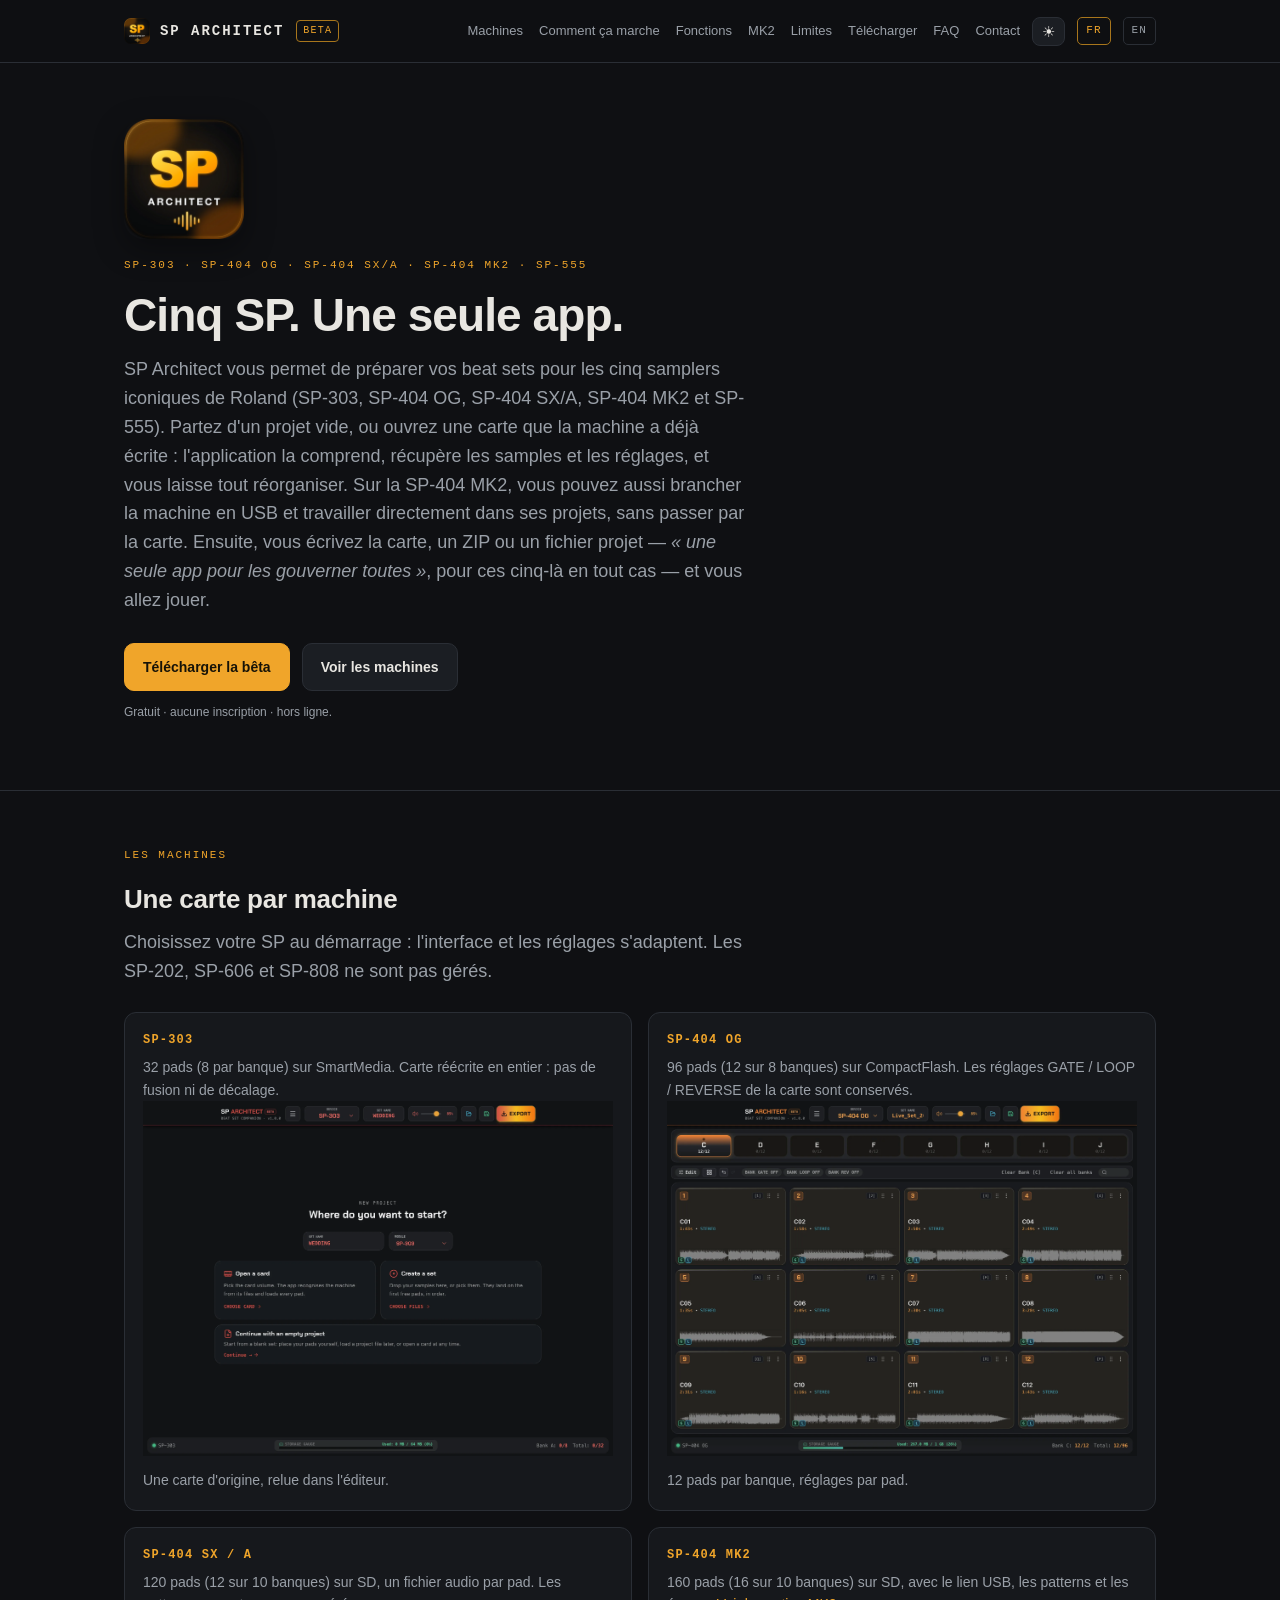
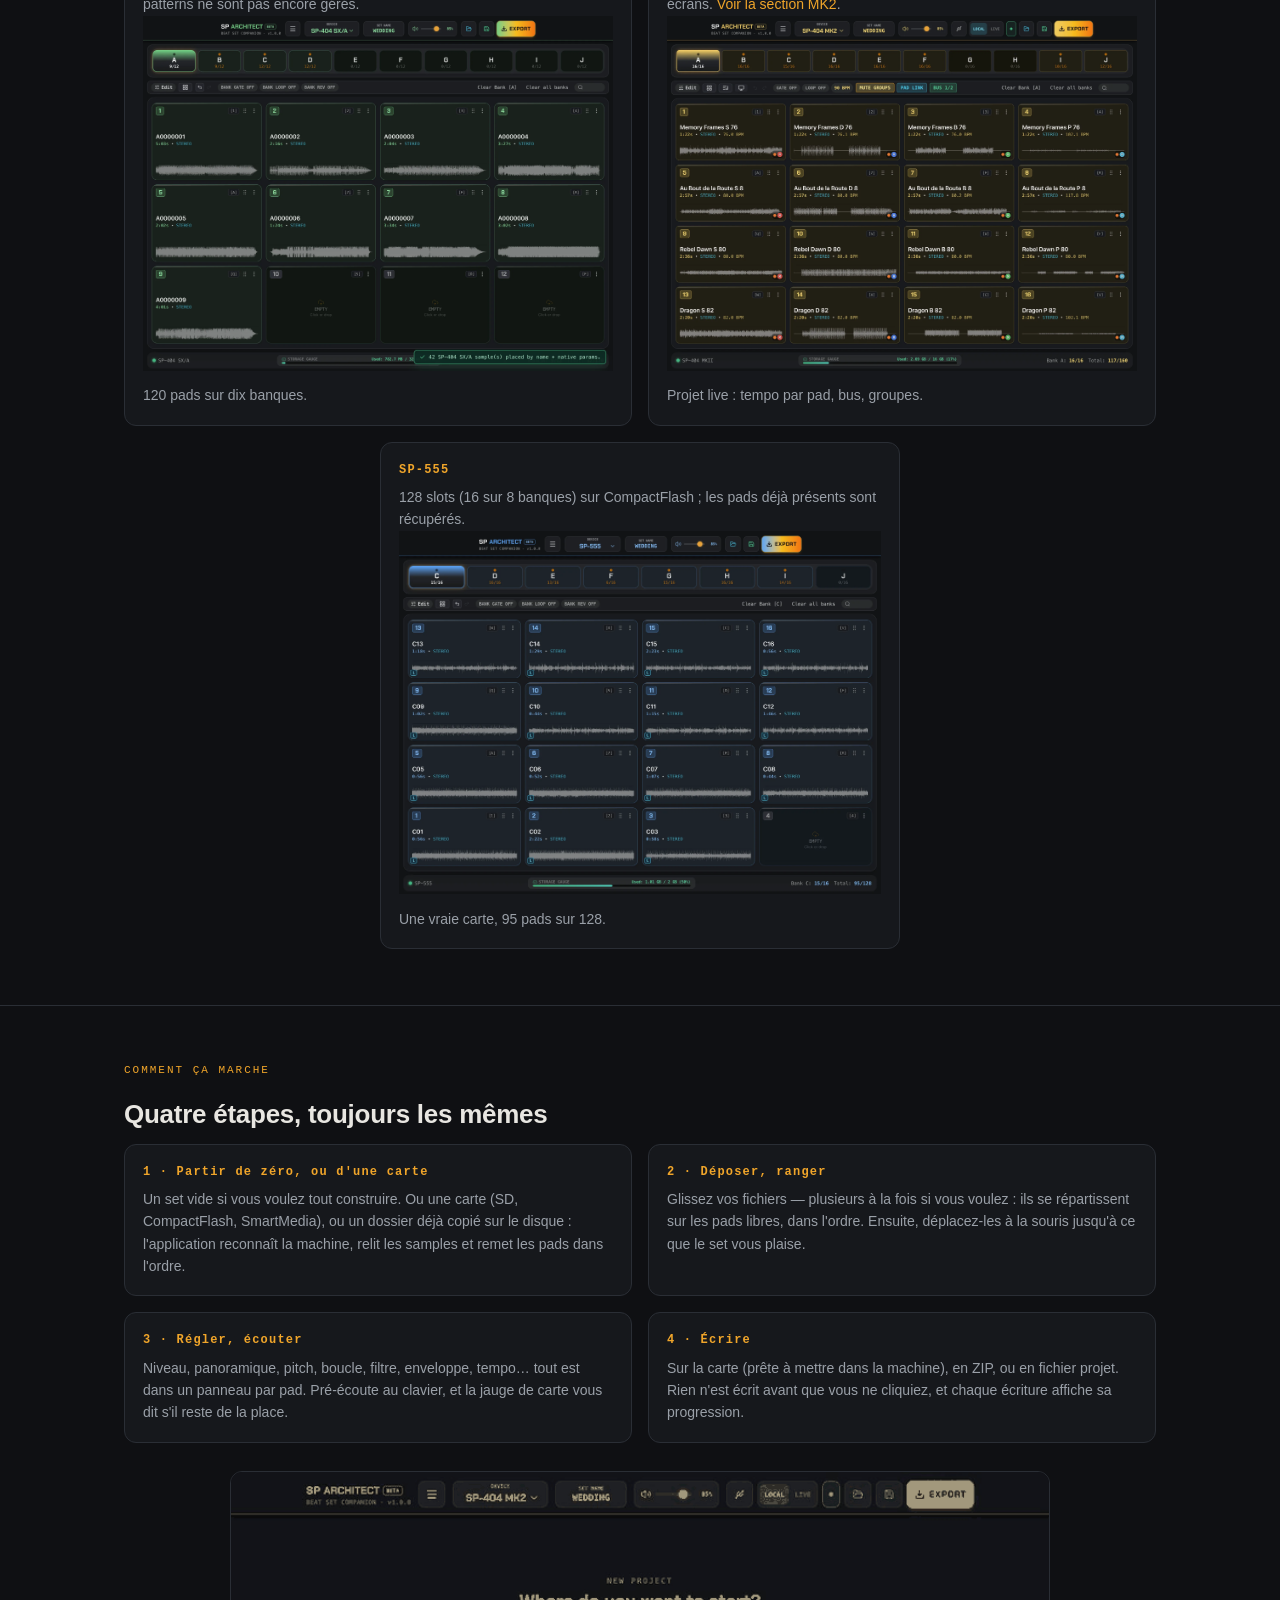
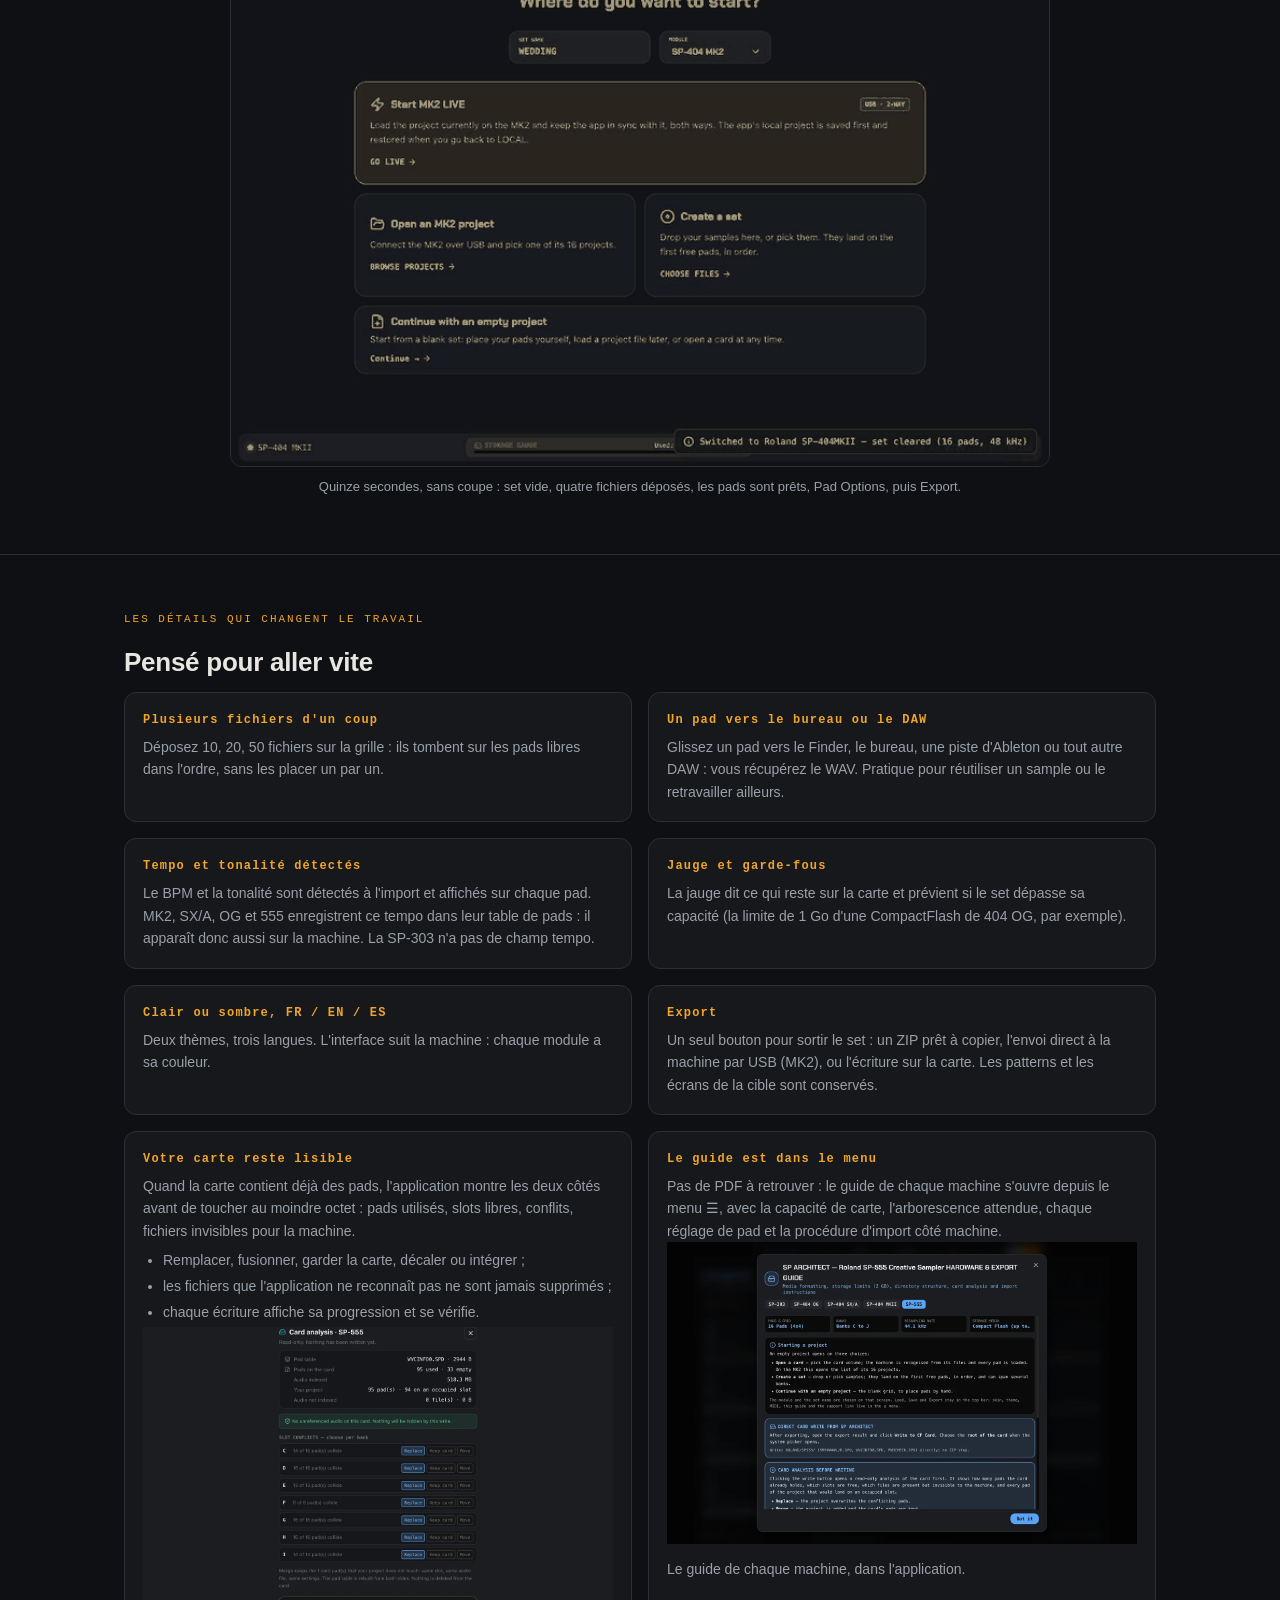
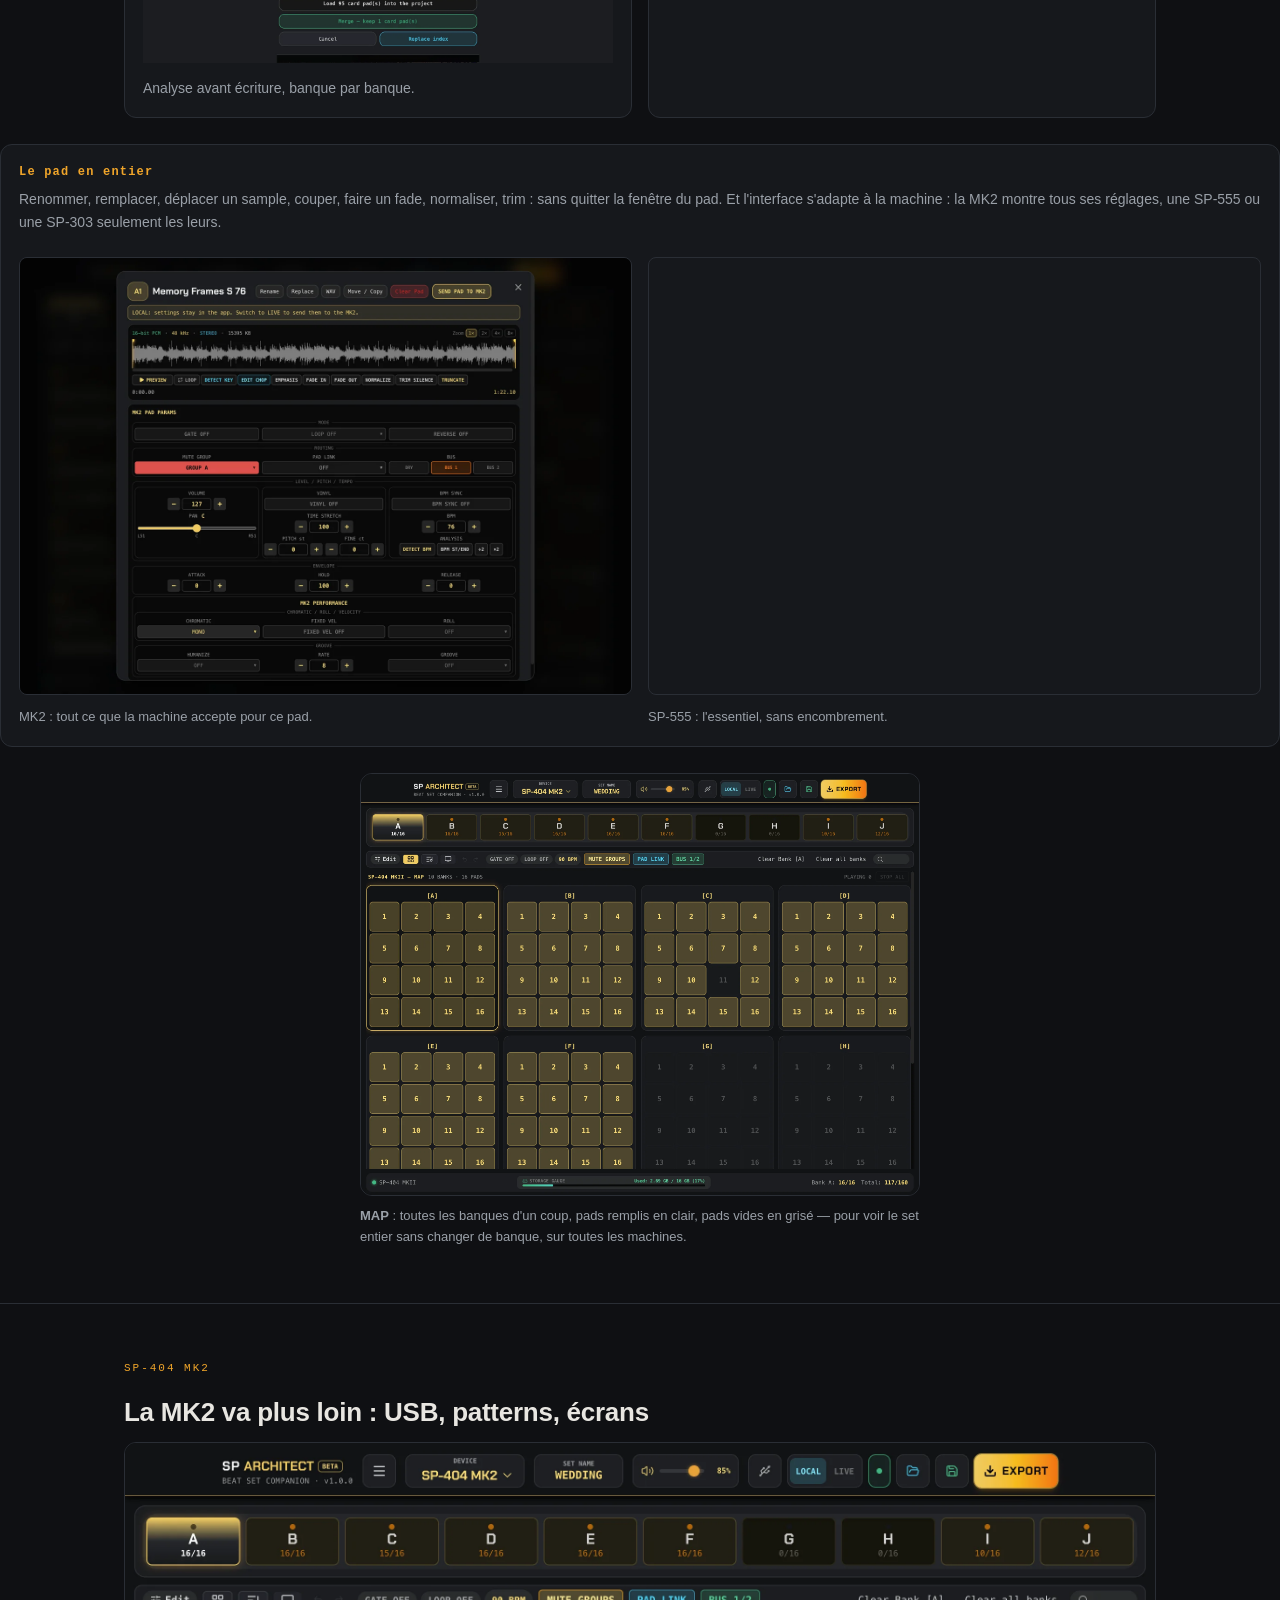
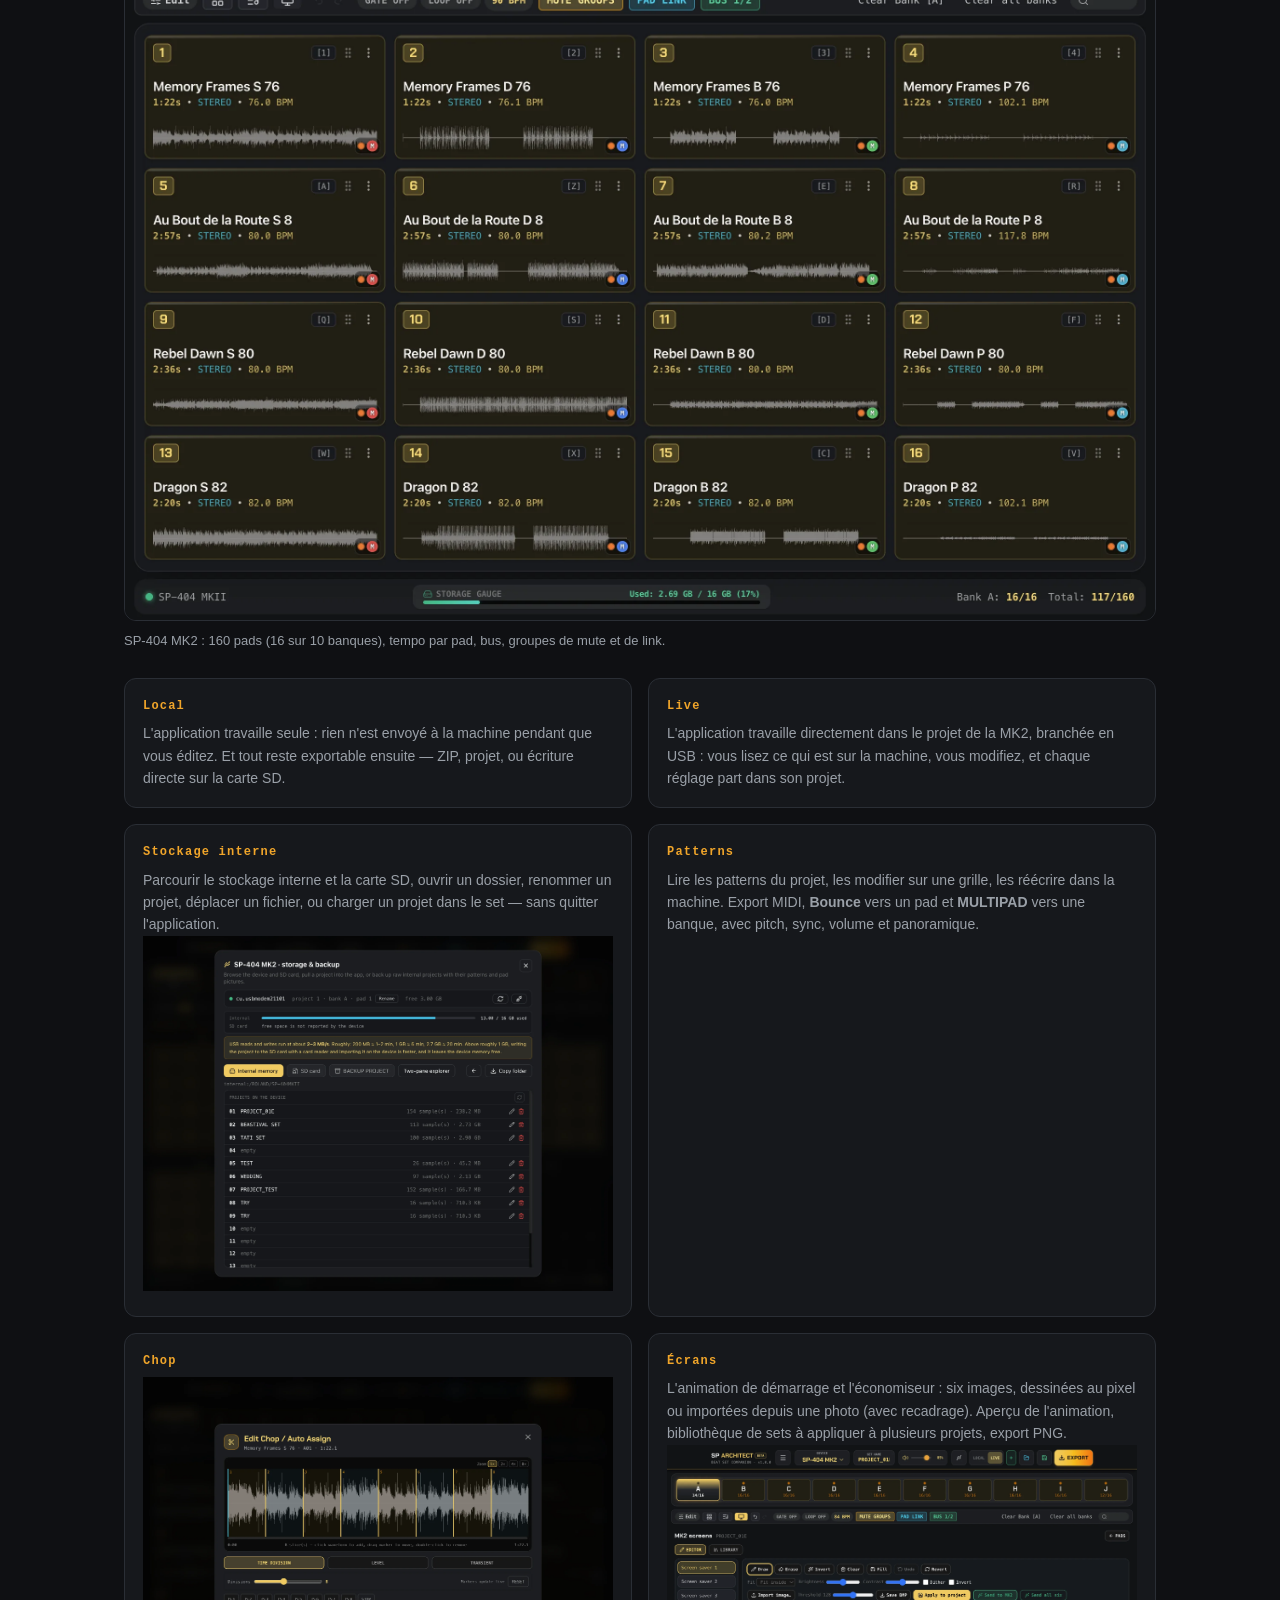
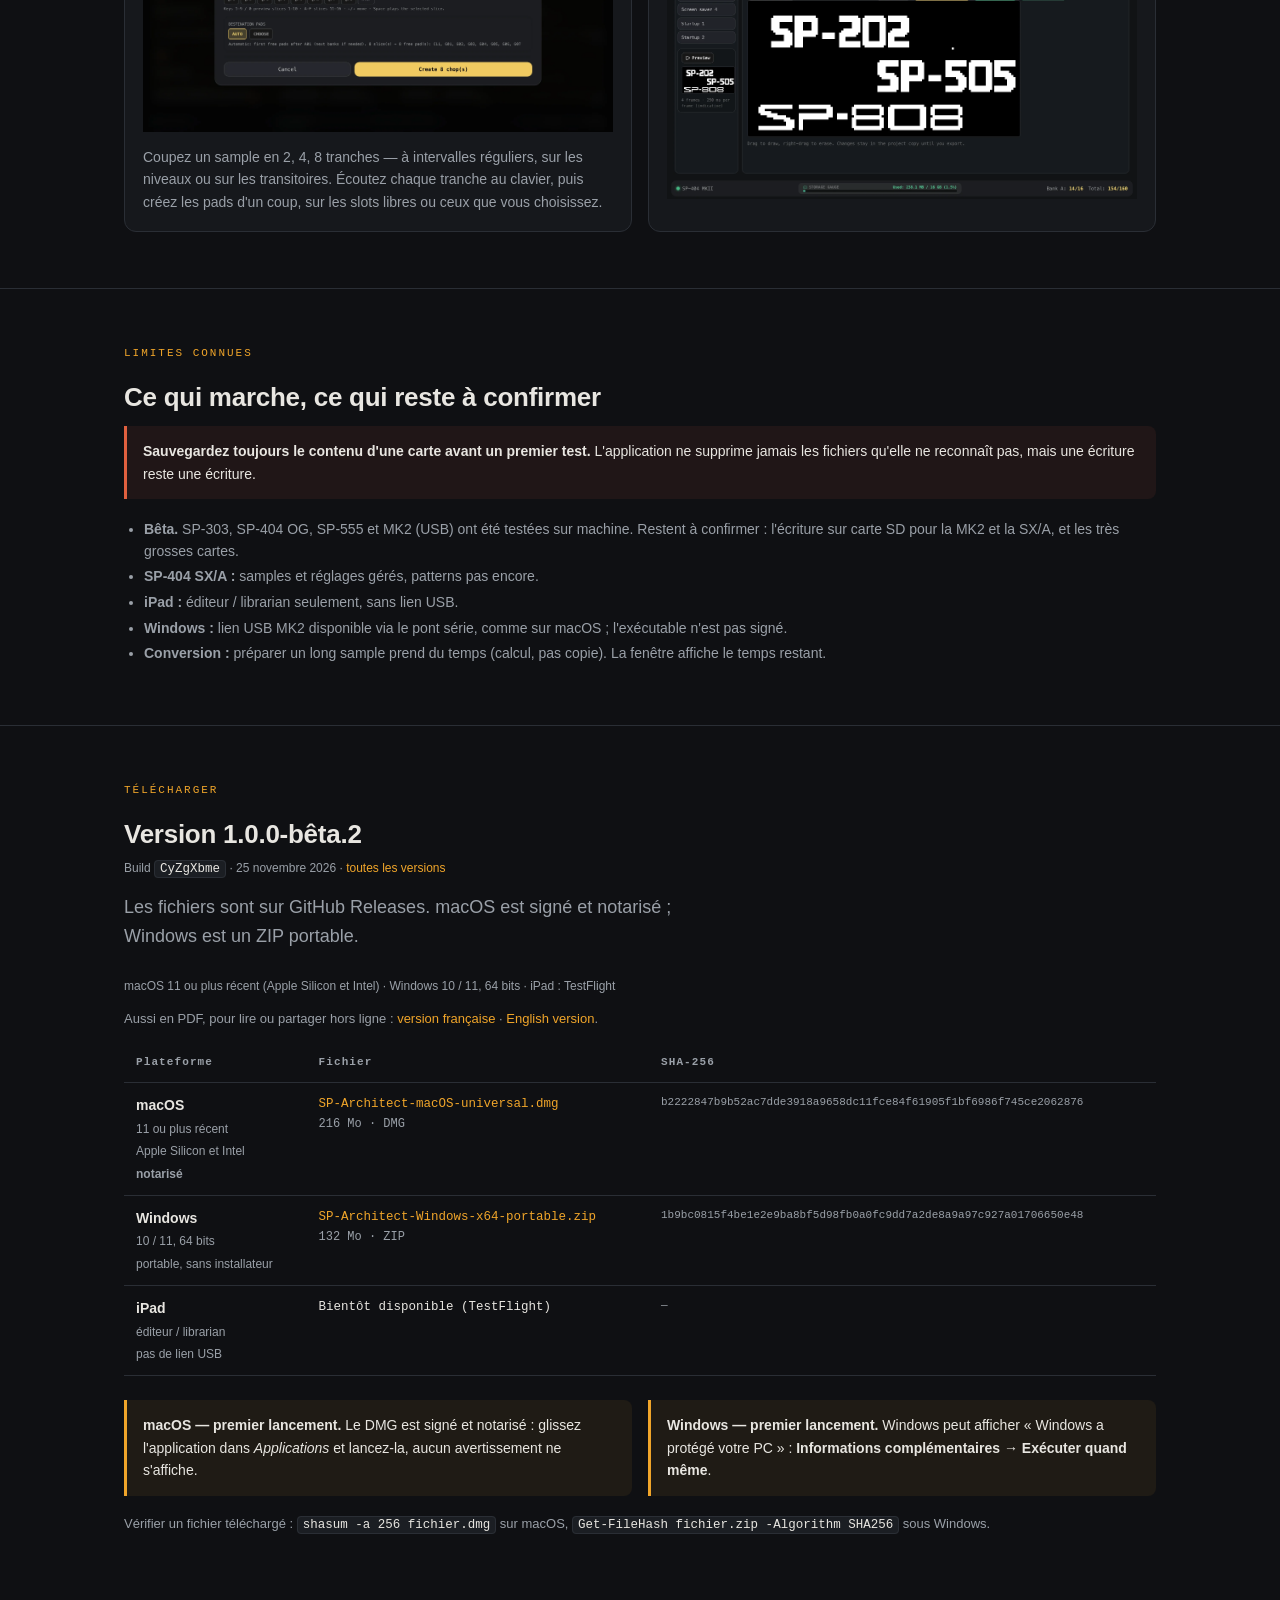
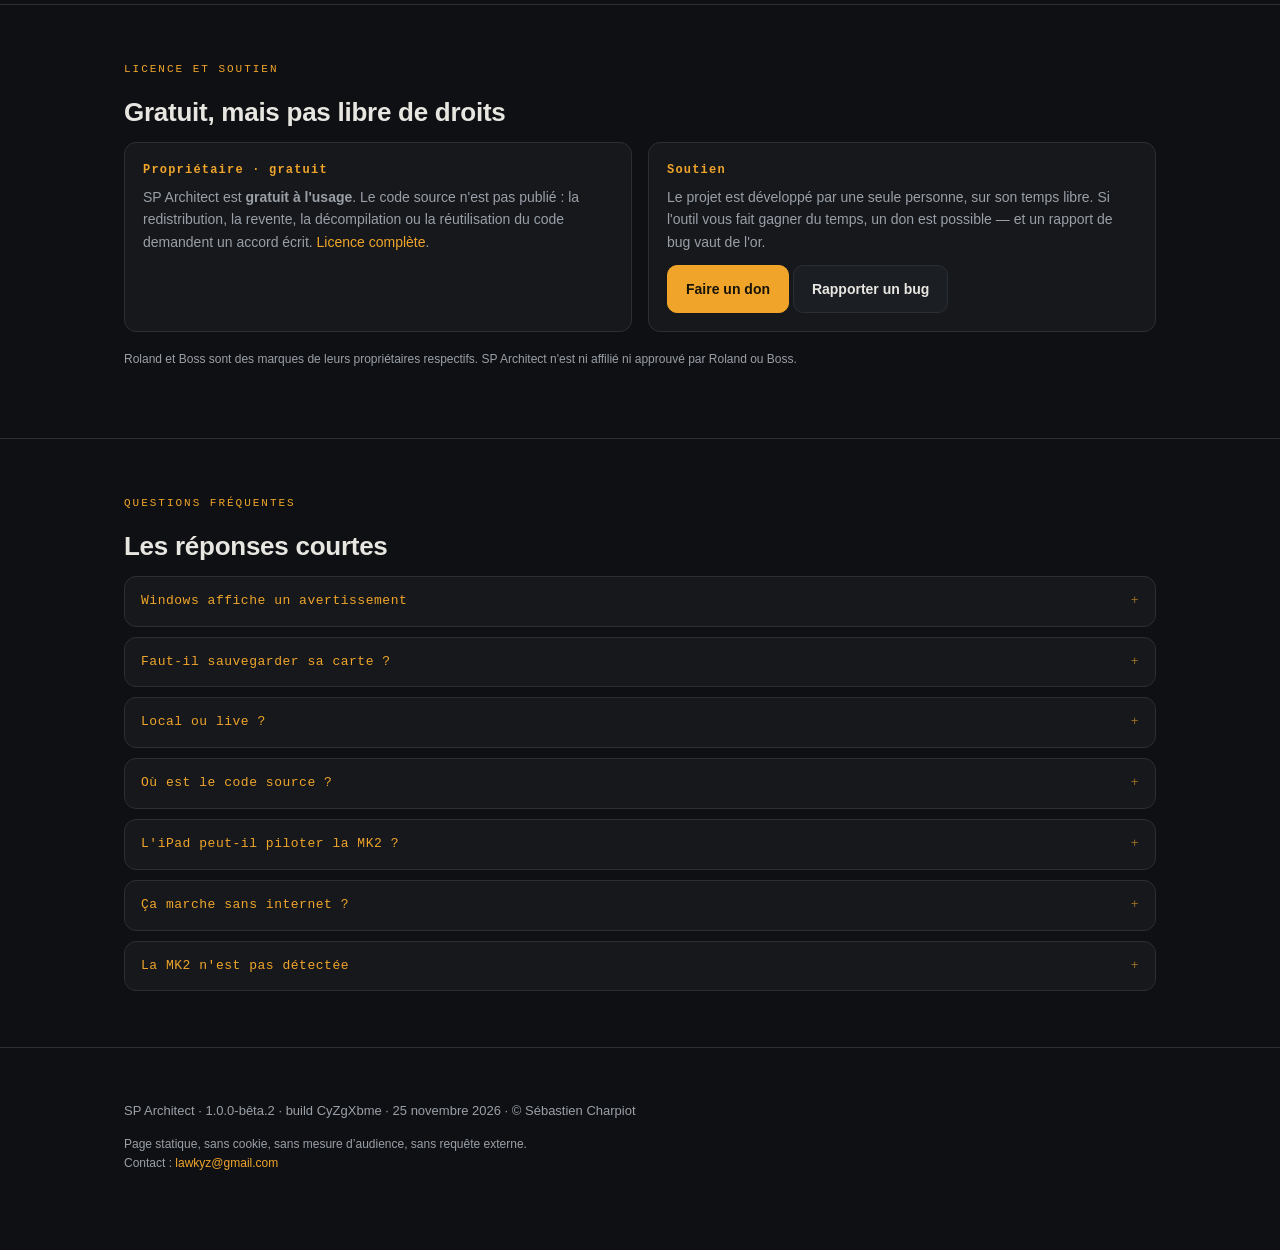
==== index.html @ 64b6776d "SP Architect — releases, docs and credits (no source)" ====
<!DOCTYPE html>
<html lang="fr">
<head>
<meta charset="utf-8">
<meta name="viewport" content="width=device-width, initial-scale=1">
<title>SP Architect — préparez vos beat sets pour SP-303, SP-404 OG, SX/A, MK2 et SP-555</title>
<link rel="alternate" hreflang="en" href="en.html">
<meta name="description" content="SP Architect prépare vos beat sets sur Mac et PC pour les cinq samplers Roland SP gérés (SP-303, SP-404 OG, SP-404 SX/A, SP-404 MK2, SP-555) : projet vide ou carte importée, import en lot, chop, BPM et tonalité, patterns et écrans MK2, export carte / ZIP / projet.">
<link rel="icon" type="image/png" sizes="32x32" href="img/favicon-32.webp">
<link rel="apple-touch-icon" href="img/apple-touch-icon.webp">
<meta property="og:type" content="website">
<meta property="og:site_name" content="SP Architect">
<meta property="og:locale" content="en_US">
<meta property="og:title" content="SP Architect — beat sets for the iconic SP samplers">
<meta property="og:description" content="SP Architect lets you prepare your beat sets for the five iconic Roland samplers (SP-303, SP-404 OG, SP-404 SX/A, SP-404 MK2 and SP-555). Start from a blank project, or open a card the machine already wrote: the app understands it, recovers the samples and settings, and lets you rearrange everything. On the SP-404 MK2 you can also plug the machine in over USB and work directly inside its projects, then write the card, a ZIP or a project file.">
<meta property="og:url" content="https://sound-sculpture.github.io/SP-Architect-releases/">
<meta property="og:image" content="https://sound-sculpture.github.io/SP-Architect-releases/img/og-en.webp">
<meta property="og:image:width" content="1200">
<meta property="og:image:height" content="630">
<meta name="twitter:card" content="summary_large_image">
<meta name="twitter:image" content="https://sound-sculpture.github.io/SP-Architect-releases/img/og-en.webp">
<link rel="stylesheet" href="style.css?v=6">
<script>try{var t=localStorage.getItem('spa-site-theme');if(t==='light'||t==='dark')document.documentElement.setAttribute('data-theme',t);}catch(e){}</script>
</head>
<body>

<header class="top">
  <div class="wrap">
    <span class="brand"><img class="brand-logo" src="img/logo-round.webp" alt="SP Architect" loading="lazy" decoding="async" width="1024" height="1024">SP ARCHITECT</span>
    <span class="badge">BETA</span>
    <span class="spacer"></span>
    <button class="nav-toggle" aria-expanded="false" aria-controls="top-nav" aria-label="Menu">☰</button>
    <nav class="top-links" id="top-nav">
      <a href="#machines">Machines</a>
      <a href="#flux">Comment ça marche</a>
      <a href="#plus">Fonctions</a>
      <a href="#mk2">MK2</a>
      <a href="#limites">Limites</a>
      <a href="#telecharger">Télécharger</a>
      <a href="#faq">FAQ</a>
      <a href="mailto:lawkyz@gmail.com">Contact</a>
    </nav>
    <button class="theme-toggle" type="button" aria-label="Thème">☀</button>
    <span class="lang on">FR</span>
    <a class="lang" href="en.html" hreflang="en" title="English version">EN</a>
  </div>
</header>

<section class="hero">
  <div class="wrap">
    <img class="logo" src="img/logo-round.webp" alt="Logo SP Architect" loading="lazy" decoding="async" width="1024" height="1024">
    <p class="kicker">SP-303 · SP-404 OG · SP-404 SX/A · SP-404 MK2 · SP-555</p>
    <h1>Cinq SP. Une seule app.</h1>
    <p class="lead">
      SP Architect vous permet de préparer vos beat sets pour les cinq samplers iconiques de Roland
      (SP-303, SP-404 OG, SP-404 SX/A, SP-404 MK2 et SP-555). Partez d'un projet vide, ou ouvrez
      une carte que la machine a déjà écrite : l'application la comprend, récupère les samples et
      les réglages, et vous laisse tout réorganiser. Sur la SP-404 MK2, vous pouvez aussi brancher
      la machine en USB et travailler directement dans ses projets, sans passer par la carte.
      Ensuite, vous écrivez la carte, un ZIP ou un
      fichier projet — <em>« une seule app pour les gouverner toutes »</em>, pour ces cinq-là en tout cas — et
      vous allez jouer.
    </p>
    <div class="cta">
      <a class="btn primary" href="#telecharger">Télécharger la bêta</a>
      <a class="btn" href="#machines">Voir les machines</a>
    </div>
    <p class="tiny">Gratuit · aucune inscription · hors ligne.</p>
  </section>

<section id="machines">
  <div class="wrap">
    <p class="kicker">LES MACHINES</p>
    <h2>Une carte par machine</h2>
    <p class="lead">Choisissez votre SP au démarrage : l'interface et les réglages s'adaptent. Les SP-202, SP-606 et SP-808 ne sont pas gérés.</p>
    <div class="grid g2">
      <div class="card">
        <h3>SP-303</h3>
        <p>32 pads (8 par banque) sur SmartMedia. Carte réécrite en entier : pas de fusion ni de décalage.</p>
        <a href="img/sp303-set.webp" target="_blank" rel="noopener"><img data-light="img/sp303-set.webp" data-dark="img/sp303-set-dark.webp" src="img/sp303-set.webp" alt="SP-303"></a>
        <p class="tiny">Une carte d'origine, relue dans l'éditeur.</p>
      </div>
      <div class="card">
        <h3>SP-404 OG</h3>
        <p>96 pads (12 sur 8 banques) sur CompactFlash. Les réglages GATE / LOOP / REVERSE de la carte sont conservés.</p>
        <a href="img/og-set.webp" target="_blank" rel="noopener"><img data-light="img/og-set.webp" data-dark="img/og-set-dark.webp" src="img/og-set.webp" alt="SP-404 OG"></a>
        <p class="tiny">12 pads par banque, réglages par pad.</p>
      </div>
      <div class="card">
        <h3>SP-404 SX / A</h3>
        <p>120 pads (12 sur 10 banques) sur SD, un fichier audio par pad. Les patterns ne sont pas encore gérés.</p>
        <a href="img/sxa-set.webp" target="_blank" rel="noopener"><img data-light="img/sxa-set.webp" data-dark="img/sxa-set-dark.webp" src="img/sxa-set.webp" alt="SP-404 SX / A"></a>
        <p class="tiny">120 pads sur dix banques.</p>
      </div>
      <div class="card">
        <h3>SP-404 MK2</h3>
        <p>160 pads (16 sur 10 banques) sur SD, avec le lien USB, les patterns et les écrans. <a href="#mk2">Voir la section MK2</a>.</p>
        <a href="img/mk2-set.webp" target="_blank" rel="noopener"><img data-light="img/mk2-set.webp" data-dark="img/mk2-set-dark.webp" src="img/mk2-set.webp" alt="SP-404 MK2"></a>
        <p class="tiny">Projet live : tempo par pad, bus, groupes.</p>
      </div>
      <div class="card center-last">
        <h3>SP-555</h3>
        <p>128 slots (16 sur 8 banques) sur CompactFlash ; les pads déjà présents sont récupérés.</p>
        <a href="img/sp555-set.webp" target="_blank" rel="noopener"><img data-light="img/sp555-set.webp" data-dark="img/sp555-set-dark.webp" src="img/sp555-set.webp" alt="SP-555"></a>
        <p class="tiny">Une vraie carte, 95 pads sur 128.</p>
      </div>
    </div>
  </div>
</section>

<section id="flux">
  <div class="wrap">
    <p class="kicker">COMMENT ÇA MARCHE</p>
    <h2>Quatre étapes, toujours les mêmes</h2>

    <div class="grid g2">
      <div class="card">
        <h3>1 · Partir de zéro, ou d'une carte</h3>
        <p>Un set vide si vous voulez tout construire. Ou une carte (SD, CompactFlash, SmartMedia),
        ou un dossier déjà copié sur le disque : l'application reconnaît la machine, relit les
        samples et remet les pads dans l'ordre.</p>
      </div>
      <div class="card">
        <h3>2 · Déposer, ranger</h3>
        <p>Glissez vos fichiers — plusieurs à la fois si vous voulez : ils se répartissent sur les
        pads libres, dans l'ordre. Ensuite, déplacez-les à la souris jusqu'à ce que le set vous
        plaise.</p>
      </div>
      <div class="card">
        <h3>3 · Régler, écouter</h3>
        <p>Niveau, panoramique, pitch, boucle, filtre, enveloppe, tempo… tout est dans un panneau par
        pad. Pré-écoute au clavier, et la jauge de carte vous dit s'il reste de la place.</p>
      </div>
      <div class="card">
        <h3>4 · Écrire</h3>
        <p>Sur la carte (prête à mettre dans la machine), en ZIP, ou en fichier projet. Rien n'est
        écrit avant que vous ne cliquiez, et chaque écriture affiche sa progression.</p>
      </div>
    </div>

    <figure class="demo" style="margin-top:28px">
      <a href="img/demo.gif" target="_blank" rel="noopener"><img src="img/demo.gif" alt="Démonstration : set vide, quatre fichiers déposés, pads prêts" loading="lazy" decoding="async" width="820" height="596"></a>
      <figcaption>Quinze secondes, sans coupe : set vide, quatre fichiers déposés, les pads sont prêts, Pad Options, puis Export.</figcaption>
    </figure>
  </div>
</section>

<section id="plus">
  <div class="wrap">
    <p class="kicker">LES DÉTAILS QUI CHANGENT LE TRAVAIL</p>
    <h2>Pensé pour aller vite</h2>

    <div class="grid g2">
      <div class="card">
        <h3>Plusieurs fichiers d'un coup</h3>
        <p>Déposez 10, 20, 50 fichiers sur la grille : ils tombent sur les pads libres dans l'ordre,
        sans les placer un par un.</p>
      </div>
      <div class="card">
        <h3>Un pad vers le bureau ou le DAW</h3>
        <p>Glissez un pad vers le Finder, le bureau, une piste d'Ableton ou tout autre DAW : vous
        récupérez le WAV. Pratique pour réutiliser un sample ou le retravailler ailleurs.</p>
      </div>
      <div class="card">
        <h3>Tempo et tonalité détectés</h3>
        <p>Le BPM et la tonalité sont détectés à l'import et affichés sur chaque pad. MK2, SX/A, OG et 555 enregistrent ce tempo dans leur table de pads : il apparaît donc aussi sur la machine. La SP-303 n'a pas de champ tempo.</p>
      </div>
      <div class="card">
        <h3>Jauge et garde-fous</h3>
        <p>La jauge dit ce qui reste sur la carte et prévient si le set dépasse sa capacité (la
        limite de 1 Go d'une CompactFlash de 404 OG, par exemple).</p>
      </div>
      <div class="card">
        <h3>Clair ou sombre, FR / EN / ES</h3>
        <p>Deux thèmes, trois langues. L'interface suit la machine : chaque module a sa couleur.</p>
      </div>
<div class="card">
        <h3>Export</h3>
        <p>Un seul bouton pour sortir le set : un ZIP prêt à copier, l'envoi direct à la machine par
        USB (MK2), ou l'écriture sur la carte. Les patterns et les écrans de la cible sont conservés.</p>
      </div>
          <div class="card" id="analyse">
        <h3>Votre carte reste lisible</h3>
        <p>Quand la carte contient déjà des pads, l'application montre les deux côtés avant de toucher au moindre octet : pads utilisés, slots libres, conflits, fichiers invisibles pour la machine.</p>
        <ul class="clean">
          <li>Remplacer, fusionner, garder la carte, décaler ou intégrer ;</li>
          <li>les fichiers que l'application ne reconnaît pas ne sont jamais supprimés ;</li>
          <li>chaque écriture affiche sa progression et se vérifie.</li>
        </ul>
        <a href="img/05-analyse-carte.webp" target="_blank" rel="noopener"><img data-light="img/05-analyse-carte.webp" data-dark="img/05-analyse-carte-dark.webp" src="img/05-analyse-carte.webp" alt="Analyse d'une carte avant écriture"></a>
        <p class="tiny">Analyse avant écriture, banque par banque.</p>
      </div>
      <div class="card">
        <h3>Le guide est dans le menu</h3>
        <p>Pas de PDF à retrouver : le guide de chaque machine s'ouvre depuis le menu ☰, avec la capacité de carte, l'arborescence attendue, chaque réglage de pad et la procédure d'import côté machine.</p>
        <a href="img/06-guide.webp" target="_blank" rel="noopener"><img data-light="img/06-guide.webp" data-dark="img/06-guide-dark.webp" src="img/06-guide.webp" alt="Guide matériel intégré à l'application"></a>
        <p class="tiny">Le guide de chaque machine, dans l'application.</p>
      </div>
</div>
    </div>
    <div class="card feature" style="margin-top:26px">
      <h3>Le pad en entier</h3>
      <p>Renommer, remplacer, déplacer un sample, couper, faire un fade, normaliser, trim : sans
      quitter la fenêtre du pad. Et l'interface s'adapte à la machine : la MK2 montre tous ses
      réglages, une SP-555 ou une SP-303 seulement les leurs.</p>
      <div class="grid g2" style="margin-top:14px">
        <figure><a href="img/pad-options.webp" target="_blank" rel="noopener"><img data-light="img/pad-options.webp" data-dark="img/pad-options-dark.webp" src="img/pad-options.webp" alt="Pad Options MK2" loading="lazy" decoding="async" width="1620" height="1590"></a><figcaption>MK2 : tout ce que la machine accepte pour ce pad.</figcaption></figure>
        <figure><a href="img/pad-options-555.webp" target="_blank" rel="noopener"><img data-light="img/pad-options-555.webp" data-dark="img/pad-options-555-dark.webp" src="img/pad-options-555.webp" alt="Pad Options SP-555" loading="lazy" decoding="async" width="1620" height="1094"></a><figcaption>SP-555 : l'essentiel, sans encombrement.</figcaption></figure>
      </div>
    </div>

    <figure class="map" style="margin:26px auto 0;max-width:560px">
      <a href="img/map.webp" target="_blank" rel="noopener"><img data-light="img/map.webp" data-dark="img/map-dark.webp" src="img/map.webp" alt="Vue MAP : toutes les banques affichées d'un coup" loading="lazy" decoding="async" width="2200" height="1600"></a>
      <figcaption><strong>MAP</strong> : toutes les banques d'un coup, pads remplis en clair, pads vides en grisé — pour voir le set entier sans changer de banque, sur toutes les machines.</figcaption>
    </figure>
  </div>
</section>

<section id="mk2">
  <div class="wrap">
    <p class="kicker">SP-404 MK2</p>
    <h2>La MK2 va plus loin : USB, patterns, écrans</h2>

    <figure style="margin-bottom:26px">
      <a href="img/mk2-set.webp" target="_blank" rel="noopener"><img data-light="img/mk2-set.webp" data-dark="img/mk2-set-dark.webp" src="img/mk2-set.webp" alt="SP-404 MK2 : projet live, tempo par pad, bus et groupes" loading="lazy" decoding="async" width="2212" height="1670"></a>
      <figcaption>SP-404 MK2 : 160 pads (16 sur 10 banques), tempo par pad, bus, groupes de mute et de link.</figcaption>
    </figure>

    <div class="grid g2">
      <div class="card">
        <h3>Local</h3>
        <p>L'application travaille seule : rien n'est envoyé à la machine pendant que vous éditez.
        Et tout reste exportable ensuite — ZIP, projet, ou écriture directe sur la carte SD.</p>
      </div>
      <div class="card">
        <h3>Live</h3>
        <p>L'application travaille directement dans le projet de la MK2, branchée en USB : vous
        lisez ce qui est sur la machine, vous modifiez, et chaque réglage part dans son projet.</p>
      </div>
      <div class="card">
        <h3>Stockage interne</h3>
        <p>Parcourir le stockage interne et la carte SD, ouvrir un dossier, renommer un projet,
        déplacer un fichier, ou charger un projet dans le set — sans quitter l'application.</p>
        <a href="img/mk2-storage.webp" target="_blank" rel="noopener"><img data-light="img/mk2-storage.webp" data-dark="img/mk2-storage-dark.webp" src="img/mk2-storage.webp" alt="Fenêtre de stockage USB : les 16 projets de la MK2" loading="lazy" decoding="async" width="2212" height="1670"></a>
      </div>
      <div class="card">
        <h3>Patterns</h3>
        <p>Lire les patterns du projet, les modifier sur une grille, les réécrire dans la machine.
        Export MIDI, <strong>Bounce</strong> vers un pad et <strong>MULTIPAD</strong> vers une
        banque, avec pitch, sync, volume et panoramique.</p>
        <a href="img/mk2-patterns.webp" target="_blank" rel="noopener"><img data-light="img/mk2-patterns.webp" data-dark="img/mk2-patterns-dark.webp" src="img/mk2-patterns.webp" alt="Éditeur de patterns MK2" loading="lazy" decoding="async" width="2212" height="1670"></a>
      </div>
<div class="card">
        <h3>Chop</h3>
        <a href="img/chop.webp" target="_blank" rel="noopener"><img data-light="img/chop.webp" data-dark="img/chop-dark.webp" src="img/chop.webp" alt="Fenêtre Edit Chop : huit tranches et leurs pads de destination" loading="lazy" decoding="async" width="1556" height="1251"></a>
        <p>Coupez un sample en 2, 4, 8 tranches — à intervalles réguliers, sur les niveaux ou sur les
        transitoires. Écoutez chaque tranche au clavier, puis créez les pads d'un coup, sur les slots
        libres ou ceux que vous choisissez.</p>
      </div>
      <div class="card">
        <h3>Écrans</h3>
        <p>L'animation de démarrage et l'économiseur : six images, dessinées au pixel ou importées
        depuis une photo (avec recadrage). Aperçu de l'animation, bibliothèque de sets à appliquer
        à plusieurs projets, export PNG.</p>
        <a href="img/mk2-screens.webp" target="_blank" rel="noopener"><img data-light="img/mk2-screens.webp" data-dark="img/mk2-screens-dark.webp" src="img/mk2-screens.webp" alt="Éditeur d'écrans MK2" loading="lazy" decoding="async" width="2212" height="1670"></a>
      </div>
    </div>


  </div>
</section>

<section id="limites">
  <div class="wrap">
    <p class="kicker">LIMITES CONNUES</p>
    <h2>Ce qui marche, ce qui reste à confirmer</h2>
    <div class="note warn" style="margin-bottom:20px">
      <p><strong>Sauvegardez toujours le contenu d'une carte avant un premier test.</strong>
      L'application ne supprime jamais les fichiers qu'elle ne reconnaît pas, mais une écriture reste une écriture.</p>
    </div>
    <ul class="clean">
      <li><strong>Bêta.</strong> SP-303, SP-404 OG, SP-555 et MK2 (USB) ont été testées sur machine. Restent à confirmer : l'écriture sur carte SD pour la MK2 et la SX/A, et les très grosses cartes.</li>
      <li><strong>SP-404 SX/A :</strong> samples et réglages gérés, patterns pas encore.</li>
      <li><strong>iPad :</strong> éditeur / librarian seulement, sans lien USB.</li>
      <li><strong>Windows :</strong> lien USB MK2 disponible via le pont série, comme sur macOS ; l'exécutable n'est pas signé.</li>
      <li><strong>Conversion :</strong> préparer un long sample prend du temps (calcul, pas copie). La fenêtre affiche le temps restant.</li>
    </ul>
  </div>
</section>

<section id="telecharger">
  <div class="wrap">
    <p class="kicker">TÉLÉCHARGER</p>
    <h2>Version 1.0.0-bêta.2</h2>
    <p class="tiny" style="margin:-4px 0 14px">Build <code>CyZgXbme</code> · 25 novembre 2026 · <a href="https://github.com/sound-sculpture/SP-Architect-releases/releases/latest">toutes les versions</a></p>
    <p class="lead">Les fichiers sont sur GitHub Releases. macOS est signé et notarisé ; Windows est un ZIP portable.</p>
    <p class="tiny">macOS 11 ou plus récent (Apple Silicon et Intel) · Windows 10 / 11, 64 bits · iPad : TestFlight</p>
    <p class="small">Aussi en PDF, pour lire ou partager hors ligne :
      <a href="SP-Architect-beta2-FR.pdf">version française</a> ·
      <a href="SP-Architect-beta2-EN.pdf">English version</a>.</p>

    <table>
      <thead>
        <tr><th>Plateforme</th><th>Fichier</th><th>SHA-256</th></tr>
      </thead>
      <tbody>
        <tr>
          <td><strong>macOS</strong><br><span class="tiny">11 ou plus récent<br>Apple Silicon et Intel<br><strong>notarisé</strong></span></td>
          <td class="mono"><a href="https://github.com/sound-sculpture/SP-Architect-releases/releases/download/v1.0.0-beta.2/SP-Architect-macOS-universal.dmg">SP-Architect-macOS-universal.dmg</a><br><span class="tiny">216 Mo · DMG</span></td>
          <td class="hash">b2222847b9b52ac7dde3918a9658dc11fce84f61905f1bf6986f745ce2062876</td>
        </tr>
        <tr>
          <td><strong>Windows</strong><br><span class="tiny">10 / 11, 64 bits<br>portable, sans installateur</span></td>
          <td class="mono"><a href="https://github.com/sound-sculpture/SP-Architect-releases/releases/download/v1.0.0-beta.2/SP-Architect-Windows-x64-portable.zip">SP-Architect-Windows-x64-portable.zip</a><br><span class="tiny">132 Mo · ZIP</span></td>
          <td class="hash">1b9bc0815f4be1e2e9ba8bf5d98fb0a0fc9dd7a2de8a9a97c927a01706650e48</td>
        </tr>
        <tr>
          <td><strong>iPad</strong><br><span class="tiny">éditeur / librarian<br>pas de lien USB</span></td>
          <td class="mono">Bientôt disponible (TestFlight)</td>
          <td class="hash">—</td>
        </tr>
      </tbody>
    </table>

    <div class="grid g2" style="margin-top:24px">
      <div class="note">
        <p><strong>macOS — premier lancement.</strong> Le DMG est signé et notarisé : glissez
        l'application dans <em>Applications</em> et lancez-la, aucun avertissement ne s'affiche.</p>
      </div>
      <div class="note">
        <p><strong>Windows — premier lancement.</strong> Windows peut afficher « Windows a protégé
        votre PC » : <strong>Informations complémentaires</strong> → <strong>Exécuter quand même</strong>.</p>
      </div>
    </div>

    <p class="small" style="margin-top:18px">
      Vérifier un fichier téléchargé : <code>shasum -a 256 fichier.dmg</code> sur macOS,
      <code>Get-FileHash fichier.zip -Algorithm SHA256</code> sous Windows.
    </p>
  </div>
</section>

<section id="licence">
  <div class="wrap">
    <p class="kicker">LICENCE ET SOUTIEN</p>
    <h2>Gratuit, mais pas libre de droits</h2>
    <div class="grid g2">
      <div class="card">
        <h3>Propriétaire · gratuit</h3>
        <p>
          SP Architect est <strong>gratuit à l'usage</strong>. Le code source n'est pas publié :
          la redistribution, la revente, la décompilation ou la réutilisation du code demandent un
          accord écrit. <a href="https://github.com/sound-sculpture/SP-Architect-releases/blob/main/LICENSE.md">Licence complète</a>.
        </p>
      </div>
      <div class="card">
        <h3>Soutien</h3>
        <p>
          Le projet est développé par une seule personne, sur son temps libre. Si l'outil vous fait
          gagner du temps, un don est possible — et un rapport de bug vaut de l'or.
        </p>
        <p style="margin-top:12px">
          <a class="btn primary" href="https://www.paypal.com/paypalme/lawkyz" rel="noopener">Faire un don</a>
          <a class="btn" href="https://github.com/sound-sculpture/SP-Architect-releases/issues">Rapporter un bug</a>
        </p>
      </div>
    </div>
    <p class="tiny" style="margin-top:18px">
      Roland et Boss sont des marques de leurs propriétaires respectifs. SP Architect n'est ni affilié
      ni approuvé par Roland ou Boss.
    </p>
  </div>
</section>

<section id="faq">
  <div class="wrap">
    <p class="kicker">QUESTIONS FRÉQUENTES</p>
    <h2>Les réponses courtes</h2>
    <div class="faq">
      <details>
        <summary>Windows affiche un avertissement</summary>
        <p>C'est normal : l'application n'a pas de certificat éditeur. Cliquez sur
        <strong>Informations complémentaires</strong> → <strong>Exécuter quand même</strong>.</p>
      </details>
      <details>
        <summary>Faut-il sauvegarder sa carte ?</summary>
        <p>Oui, toujours, avant un premier test. L'application ne supprime jamais ce qu'elle ne
        reconnaît pas, mais une écriture reste une écriture.</p>
      </details>
      <details>
        <summary>Local ou live ?</summary>
        <p><strong>Local</strong> : l'app travaille seule, puis vous exportez (carte, ZIP, projet).<br>
        <strong>Live</strong> : elle travaille directement dans le projet de la MK2, branchée en USB.</p>
      </details>
      <details>
        <summary>Où est le code source ?</summary>
        <p>Il n'est pas publié. L'application est gratuite à l'usage, en binaire ;
        la redistribution ou la réutilisation du code demandent un accord écrit.</p>
      </details>
      <details>
        <summary>L'iPad peut-il piloter la MK2 ?</summary>
        <p>Non : iPadOS ne donne pas accès au port série. L'iPad sert d'éditeur et de librarian,
        sans lien USB.</p>
      </details>
      <details>
        <summary>Ça marche sans internet ?</summary>
        <p>Oui, entièrement. Aucun compte, aucun serveur, aucune mesure d'audience.</p>
      </details>
      <details>
        <summary>La MK2 n'est pas détectée</summary>
        <p>Ferme les autres instances de SP Architect : une seule peut tenir le port USB
        (<code>/dev/cu.usbmodem…</code>). Vérifie aussi le câble et que la machine est allumée.</p>
      </details>
    </div>
  </div>
</section>

<footer>
  <div class="wrap">
    <p>SP Architect · 1.0.0-bêta.2 · build CyZgXbme · 25 novembre 2026 · © Sébastien Charpiot</p>
    <p class="tiny">Page statique, sans cookie, sans mesure d’audience, sans requête externe.<br>Contact : <a href="mailto:lawkyz@gmail.com">lawkyz@gmail.com</a></p>
  </div>
</footer>


<script>
(function () {
  var t = document.querySelector('.nav-toggle');
  var n = document.getElementById('top-nav');
  if (!t || !n) return;
  t.addEventListener('click', function () {
    var open = n.classList.toggle('open');
    t.setAttribute('aria-expanded', open ? 'true' : 'false');
  });
  n.addEventListener('click', function (e) {
    if (e.target.tagName === 'A') {
      n.classList.remove('open');
      t.setAttribute('aria-expanded', 'false');
    }
  });
})();
</script>

<script>
(function () {
  var box = document.createElement('div');
  box.className = 'lightbox';
  box.setAttribute('role', 'dialog');
  box.setAttribute('aria-modal', 'true');
  box.setAttribute('aria-label', 'Image');
  box.innerHTML = '<button class="lightbox-close" aria-label="Fermer">×</button><img alt="">';
  document.body.appendChild(box);
  var img = box.querySelector('img');
  var closeBtn = box.querySelector('.lightbox-close');
  var lastFocus = null;

  function close() {
    box.classList.remove('open');
    document.body.classList.remove('lb-open');
    img.removeAttribute('src');
    if (lastFocus) lastFocus.focus();
  }
  function open(href, alt) {
    lastFocus = document.activeElement;
    img.src = href;
    img.alt = alt || '';
    box.classList.add('open');
    document.body.classList.add('lb-open');
    closeBtn.focus();
  }

  document.addEventListener('click', function (e) {
    var a = e.target.closest ? e.target.closest('a[href^="img/"]') : null;
    if (!a) return;
    // only plain left clicks
    if (e.metaKey || e.ctrlKey || e.shiftKey || e.altKey || e.button !== 0) return;
    e.preventDefault();
    var inner = a.querySelector('img');
    open(a.getAttribute('href'), inner ? inner.alt : '');
  });

  box.addEventListener('click', function (e) {
    if (e.target === box) close();
  });
  closeBtn.addEventListener('click', close);
  document.addEventListener('keydown', function (e) {
    if (e.key === 'Escape' && box.classList.contains('open')) close();
  });
})();
</script>

<script>
(function () {
  var root = document.documentElement;
  var saved = null;
  try { saved = localStorage.getItem('spa-site-theme'); } catch (e) {}
  if (saved === 'light' || saved === 'dark') root.setAttribute('data-theme', saved);
  var btn = document.querySelector('.theme-toggle');
  if (!btn) return;
  function applyImages() {
    var dark = root.getAttribute('data-theme') !== 'light';
    var list = document.querySelectorAll('img[data-dark]');
    for (var i = 0; i < list.length; i++) {
      var el = list[i];
      var want = dark ? el.getAttribute('data-dark') : el.getAttribute('data-light');
      if (!el.dataset.fallback) {
        el.dataset.fallback = '1';
        el.addEventListener('error', function () {
          var l = this.getAttribute('data-light');
          if (l && this.getAttribute('src') !== l) this.setAttribute('src', l);
        });
      }
      if (el.getAttribute('src') !== want) el.setAttribute('src', want);
    }
  }
  function sync() {
    applyImages();
    var dark = root.getAttribute('data-theme') !== 'light';
    btn.textContent = dark ? '☀' : '☾';
    btn.setAttribute('aria-label', dark ? 'Passer en mode clair' : 'Passer en mode sombre');
    btn.setAttribute('title', btn.getAttribute('aria-label'));
    btn.setAttribute('aria-pressed', dark ? 'true' : 'false');
  }
  btn.addEventListener('click', function () {
    var dark = root.getAttribute('data-theme') !== 'light';
    var next = dark ? 'light' : 'dark';
    root.setAttribute('data-theme', next);
    try { localStorage.setItem('spa-site-theme', next); } catch (e) {}
    sync();
  });
  sync();
})();
</script>
</body>
</html>
---- style.css ----
:root{
    --bg:#0f1013; --panel:#16181c; --panel-2:#1b1e23; --line:#2a2e35;
    --text:#e8e6e1; --muted:#9aa0a8; --amber:#f0a52a; --amber-dim:#a8761c;
    --green:#4fb477; --red:#e0603f; --mono:ui-monospace,SFMono-Regular,Menlo,Consolas,monospace;
  }
  *{box-sizing:border-box}
  html{-webkit-text-size-adjust:100%}
  body{
    margin:0; background:var(--bg); color:var(--text);
    font-family:-apple-system,BlinkMacSystemFont,"Segoe UI",Roboto,Helvetica,Arial,sans-serif;
    line-height:1.6; font-size:16px;
  }
  a{color:var(--amber);text-decoration:none}
  a:hover{text-decoration:underline}
  .wrap{max-width:1080px;margin:0 auto;padding:0 24px}
  .mono{font-family:var(--mono)}
  header.top{
    border-bottom:1px solid var(--line); position:sticky; top:0;
    background:rgba(15,16,19,.92); backdrop-filter:blur(8px); z-index:10;
  }
  header.top .wrap{display:flex;align-items:center;gap:12px;height:62px}
  .brand{font-family:var(--mono);font-weight:700;letter-spacing:.14em;font-size:14px}
  .badge{
    font-family:var(--mono);font-size:10px;letter-spacing:.12em;color:var(--amber);
    border:1px solid var(--amber-dim);border-radius:4px;padding:2px 6px;
  }
  .spacer{flex:1}
  nav.top-links{display:flex;gap:16px;font-size:13px;flex-wrap:wrap;justify-content:flex-end}
  nav.top-links a{color:var(--muted)}
  nav.top-links a:hover{color:var(--text);text-decoration:none}

  section{padding:56px 0;border-bottom:1px solid var(--line)}
  h1{font-size:clamp(28px,4.6vw,46px);line-height:1.15;margin:0 0 14px;letter-spacing:-.02em}
  h2{font-size:clamp(20px,2.6vw,26px);margin:0 0 8px;letter-spacing:-.01em}
  h3{font-size:15px;margin:0 0 6px}
  p.lead{color:var(--muted);font-size:18px;max-width:62ch;margin:0 0 26px}
  .kicker{font-family:var(--mono);font-size:11px;letter-spacing:.18em;color:var(--amber);margin:0 0 14px}
  .small{font-size:13px;color:var(--muted)}
  .tiny{font-size:12px;color:var(--muted)}

  .cta{display:flex;flex-wrap:wrap;gap:12px;margin:28px 0 10px}
  .btn{
    display:inline-flex;align-items:center;gap:9px;padding:12px 18px;border-radius:10px;
    border:1px solid var(--line);background:var(--panel-2);color:var(--text);
    font-weight:600;font-size:14px;
  }
  .btn:hover{text-decoration:none;border-color:#3a3f48;background:#20242a}
  .btn.primary{background:var(--amber);border-color:var(--amber);color:#171307}
  .btn.primary:hover{background:#ffb63c}

  .grid{display:grid;gap:16px}
  .g3{grid-template-columns:repeat(3,1fr)}
  .g2{grid-template-columns:repeat(2,1fr)}
  .card{background:var(--panel);border:1px solid var(--line);border-radius:12px;padding:18px}
  .card h3{font-family:var(--mono);font-size:12px;letter-spacing:.1em;color:var(--amber)}
  .card p{margin:6px 0 0;font-size:14px;color:var(--muted)}

  table{width:100%;border-collapse:collapse;font-size:14px}
  th,td{padding:11px 12px;border-bottom:1px solid var(--line);text-align:left;vertical-align:top}
  th{font-family:var(--mono);font-size:11px;letter-spacing:.1em;color:var(--muted);font-weight:600}
  td.mono{font-family:var(--mono);font-size:12.5px}
  .hash{font-family:var(--mono);font-size:11px;color:var(--muted);word-break:break-all}

  figure{margin:0}
  figure img{width:100%;height:auto;border-radius:12px;border:1px solid var(--line);display:block}
  figcaption{font-size:13px;color:var(--muted);margin-top:10px}

  .note{border-left:3px solid var(--amber);background:rgba(240,165,42,.07);padding:14px 16px;border-radius:0 8px 8px 0}
  .note p{margin:0;font-size:14px}
  .warn{border-left-color:var(--red);background:rgba(224,96,63,.08)}
  .ok{border-left-color:var(--green);background:rgba(79,180,119,.08)}

  ul.clean{margin:8px 0 0;padding-left:20px;color:var(--muted);font-size:14px}
  ul.clean li{margin:4px 0}
  footer{padding:40px 0 64px;color:var(--muted);font-size:13px}
  code{font-family:var(--mono);font-size:12.5px;background:var(--panel-2);color:var(--text);border:1px solid var(--line);padding:1px 5px;border-radius:4px}

  .split{display:grid;grid-template-columns:minmax(0,1fr) minmax(0,1.15fr);gap:28px;align-items:start}
  .split.reverse{grid-template-columns:minmax(0,1fr) minmax(0,1.15fr)}
  figure.analysis img{max-width:100%;border-radius:12px;border:1px solid var(--line);display:block}
  @media (max-width:860px){
    .g3{grid-template-columns:1fr}
    .g2{grid-template-columns:1fr}
    .split{grid-template-columns:1fr}
    nav.top-links{display:none}
    section{padding:40px 0}
  }

  .lang{
    font-family:var(--mono);font-size:11px;letter-spacing:.1em;color:var(--muted);
    border:1px solid var(--line);border-radius:5px;padding:4px 8px;
  }
  .lang:hover{color:var(--text);border-color:#3a3f48;text-decoration:none}
  .lang.on{color:var(--amber);border-color:var(--amber-dim)}

/* Feature cards: image inside the card */
.card.feature img {
  width: 100%;
  height: auto;
  border-radius: 8px;
  margin: 10px 0 12px;
  border: 1px solid var(--line, #2a2d33);
  display: block;
}
figure.zoom img {
  max-width: 360px;
  width: 100%;
  height: auto;
}
figure.zoom figcaption { font-size: 12px; opacity: .7; margin-top: 6px; }

/* Never let a screenshot widen the layout */
img { max-width: 100%; height: auto; }
.card, .split > div, figure { min-width: 0; }
.card.feature { overflow: hidden; }

/* Demo animation: never upscale it (it is 820 px wide) */
figure.demo img { max-width: 820px; width: 100%; margin: 0 auto; display: block; }
figure.demo { text-align: center; }
ul.clean li { line-height: 1.55; }

/* FAQ accordion */
.faq { display: grid; gap: 10px; }
.faq details {
  background: var(--panel);
  border: 1px solid var(--line);
  border-radius: 12px;
  padding: 14px 16px;
}
.faq summary {
  cursor: pointer;
  font-family: var(--mono);
  font-size: 13px;
  letter-spacing: .04em;
  color: var(--amber);
  list-style: none;
}
.faq summary::-webkit-details-marker { display: none; }
.faq summary::after { content: "+"; float: right; opacity: .6; }
.faq details[open] summary::after { content: "−"; }
.faq details p { margin: 10px 0 0; font-size: 14px; color: var(--muted); }

/* ---------- print / PDF ---------- */
@media print {
  :root{
    --bg:#fff; --panel:#fff; --panel-2:#f7f7f8; --line:#d8d8de;
    --text:#141414; --muted:#4a4f57; --amber:#9a5c00; --amber-dim:#8a5200;
  }
  html,body{background:#fff;color:var(--text);font-size:11pt}
  header.top{display:none}
  .wrap{max-width:none;padding:0}
  a{color:#8a4f00;text-decoration:none}
  section{padding:14px 0;border:0}
  h1{font-size:24pt;margin:0 0 8px}
  h2{font-size:14pt;break-after:avoid}
  h3{break-after:avoid}
  p,li{orphans:2;widows:2}
  figure,.card,table,details,.note{break-inside:avoid}
  figure img{max-height:92mm;width:auto;max-width:100%}
  .grid,.split{display:block!important}
  .grid > *,.split > *{margin:0 0 10px}
  .cta{display:none}
  figure.demo{display:none}
  .faq details{border:1px solid #ddd}
  footer{border-top:1px solid #ddd;margin-top:12px}
}

.print-only { display: none; }
@media print {
  .print-only {
    display: block;
    font-family: var(--mono);
    font-size: 9pt;
    color: #6b7280;
    margin: 0 0 14px;
  }
}

/* Hero logo */
.hero .logo {
  width: 96px; height: 96px; display: block; margin: 0 0 18px;
  border-radius: 20px; box-shadow: 0 10px 30px rgba(0,0,0,.35);
}
@media (min-width: 720px) { .hero .logo { width: 120px; height: 120px; } }

/* Mobile navigation */
.nav-toggle {
  display: none;
  background: var(--panel-2); color: var(--text);
  border: 1px solid var(--line); border-radius: 8px;
  font-size: 18px; line-height: 1; padding: 7px 10px; cursor: pointer;
}
@media (max-width: 860px) {
  .nav-toggle { display: inline-block; }
  nav.top-links {
    display: none;
    position: absolute; left: 12px; right: 12px; top: 56px;
    flex-direction: column; gap: 2px;
    background: var(--panel); border: 1px solid var(--line);
    border-radius: 12px; padding: 8px; z-index: 30;
    box-shadow: 0 18px 40px rgba(0,0,0,.45);
  }
  nav.top-links.open { display: flex; }
  nav.top-links a { padding: 8px 12px; border-radius: 8px; font-size: 14px; line-height: 1.25; }
  nav.top-links a:hover { background: var(--panel-2); }
  header.top { position: sticky; }
}

/* Small screens: never let a wide table widen the page */
@media (max-width: 860px) {
  .wrap { padding: 0 16px; }
  table { display: block; overflow-x: auto; -webkit-overflow-scrolling: touch; }
  .hash { white-space: normal; }
  h1 { font-size: clamp(26px, 8vw, 34px); }
}

/* Header logo */
.brand { display: inline-flex; align-items: center; gap: 10px; }
.brand-logo {
  width: 26px; height: 26px; border-radius: 7px; display: block;
}
@media (max-width: 860px) { .brand-logo { width: 24px; height: 24px; } }

/* Compact header on phones: one line, no wrapping brand */
header .wrap { gap: 10px; }
@media (max-width: 620px) {
  header .wrap { gap: 6px; }
  .brand { font-size: 13px !important; letter-spacing: .06em; white-space: nowrap; }
  .brand-logo { width: 22px; height: 22px; border-radius: 6px; flex: 0 0 auto; }
  .badge { display: none; }
  .lang { padding: 5px 8px; font-size: 11px; }
  .nav-toggle { padding: 6px 9px; font-size: 16px; }
}

/* Image lightbox */
.lightbox {
  position: fixed; inset: 0; z-index: 100;
  background: rgba(8,9,11,.92);
  display: none; align-items: center; justify-content: center;
  padding: 24px; cursor: zoom-out;
}
.lightbox.open { display: flex; }
.lightbox img {
  max-width: 95vw; max-height: 90vh; width: auto; height: auto;
  border-radius: 10px; border: 1px solid rgba(255,255,255,.12);
  box-shadow: 0 30px 80px rgba(0,0,0,.6); cursor: default;
}
.lightbox-close {
  position: absolute; top: 14px; right: 18px;
  background: rgba(255,255,255,.08); color: #fff;
  border: 1px solid rgba(255,255,255,.18); border-radius: 8px;
  font-size: 22px; line-height: 1; padding: 6px 12px; cursor: pointer;
}
.lightbox-close:hover { background: rgba(255,255,255,.16); }
body.lb-open { overflow: hidden; }
figure a { cursor: zoom-in; }

/* ---------- light theme ---------- */
html[data-theme="light"] {
  --bg:#ffffff; --panel:#f7f7f8; --panel-2:#efeff2; --line:#dcdce3;
  --text:#141418; --muted:#4a4f57; --amber:#9a5c00; --amber-dim:#8a5200;
  --green:#2f7d52; --red:#b8432a;
}
html[data-theme="light"] header.top { background: rgba(255,255,255,.92); }
html[data-theme="light"] .btn:hover { background:#e9e9ee; }
html[data-theme="light"] .btn.primary { color:#1a1405; }
html[data-theme="light"] .lightbox { background: rgba(20,22,26,.94); }

/* theme switch */
.theme-toggle {
  background: var(--panel-2); color: var(--text);
  border: 1px solid var(--line); border-radius: 8px;
  font-size: 15px; line-height: 1; padding: 6px 9px; cursor: pointer;
}
.theme-toggle:hover { border-color: var(--amber); }

/* Last machine card sits alone on its row: centre it */
.card.center-last { grid-column: 1 / -1; justify-self: center; width: min(100%, 520px); }

/* Paired screenshots inside a card share the same aspect */
.card figure img { aspect-ratio: 7 / 5; object-fit: cover; object-position: top center; }
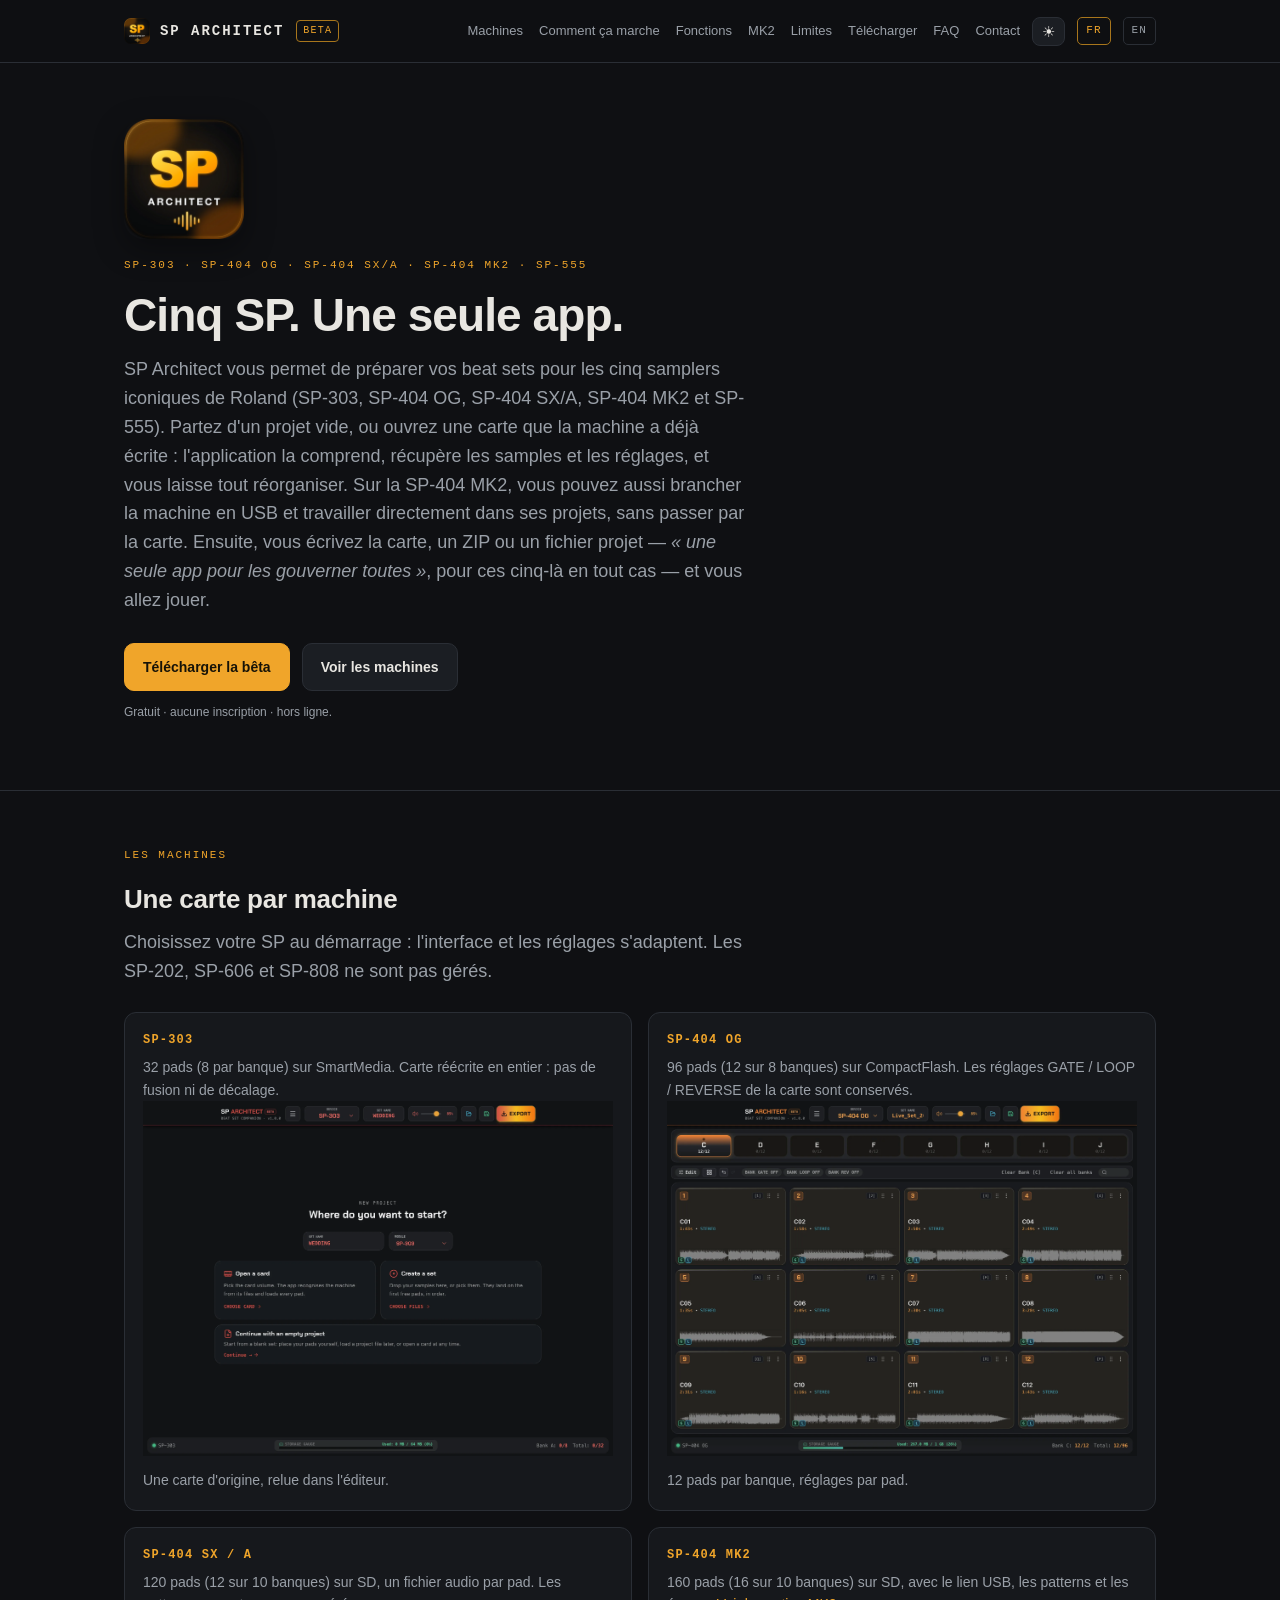
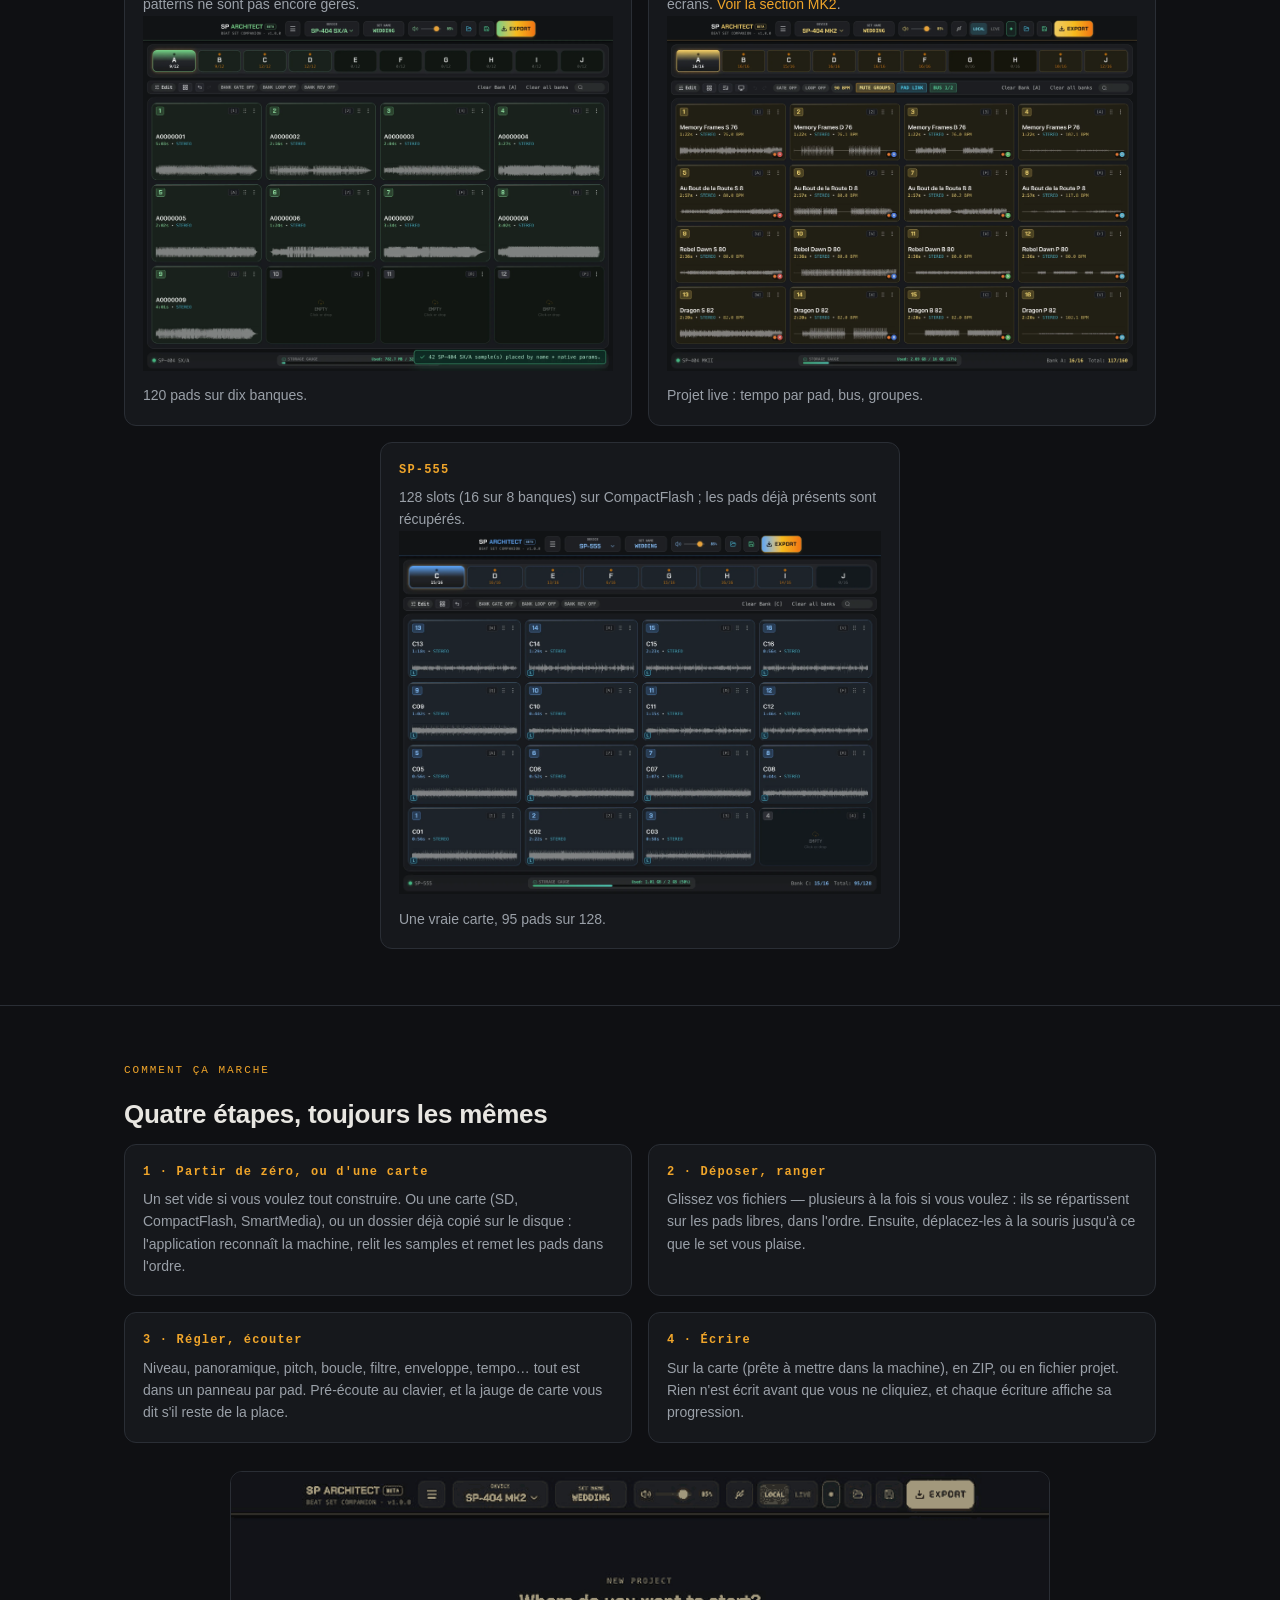
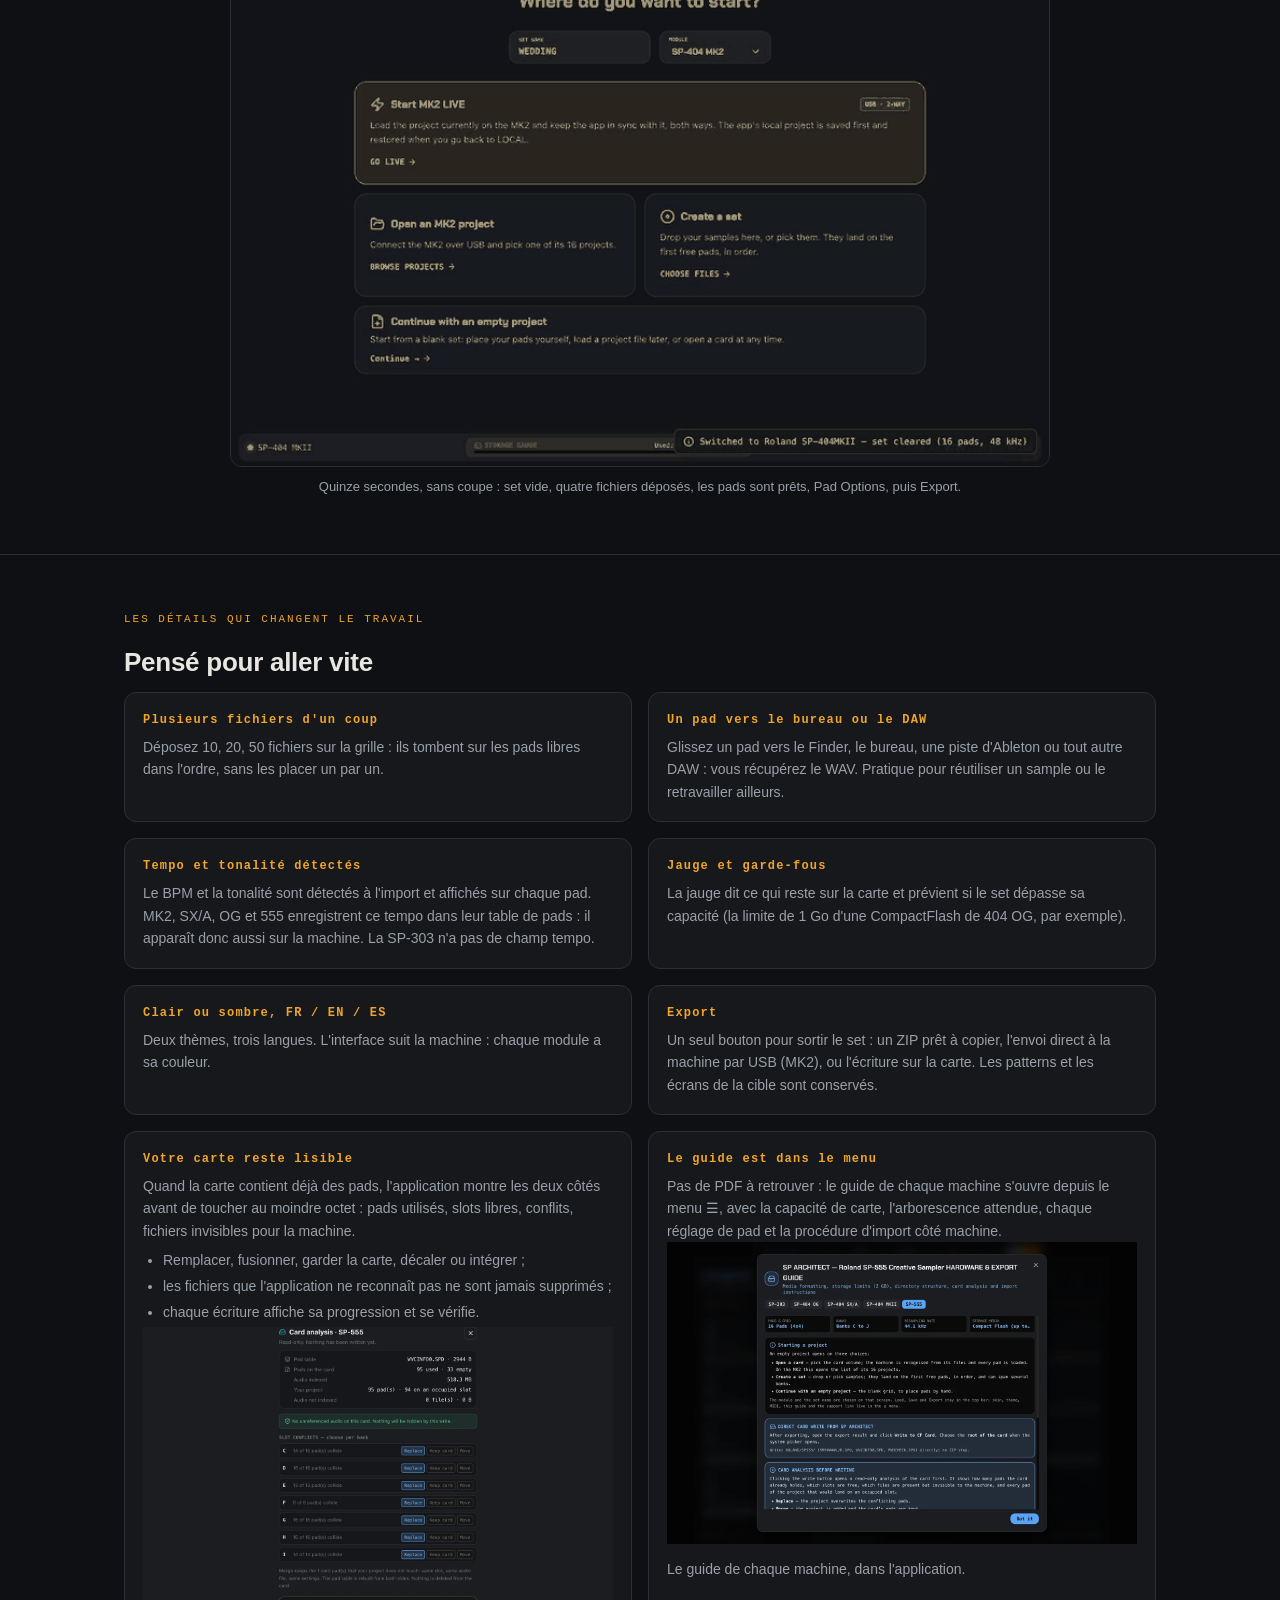
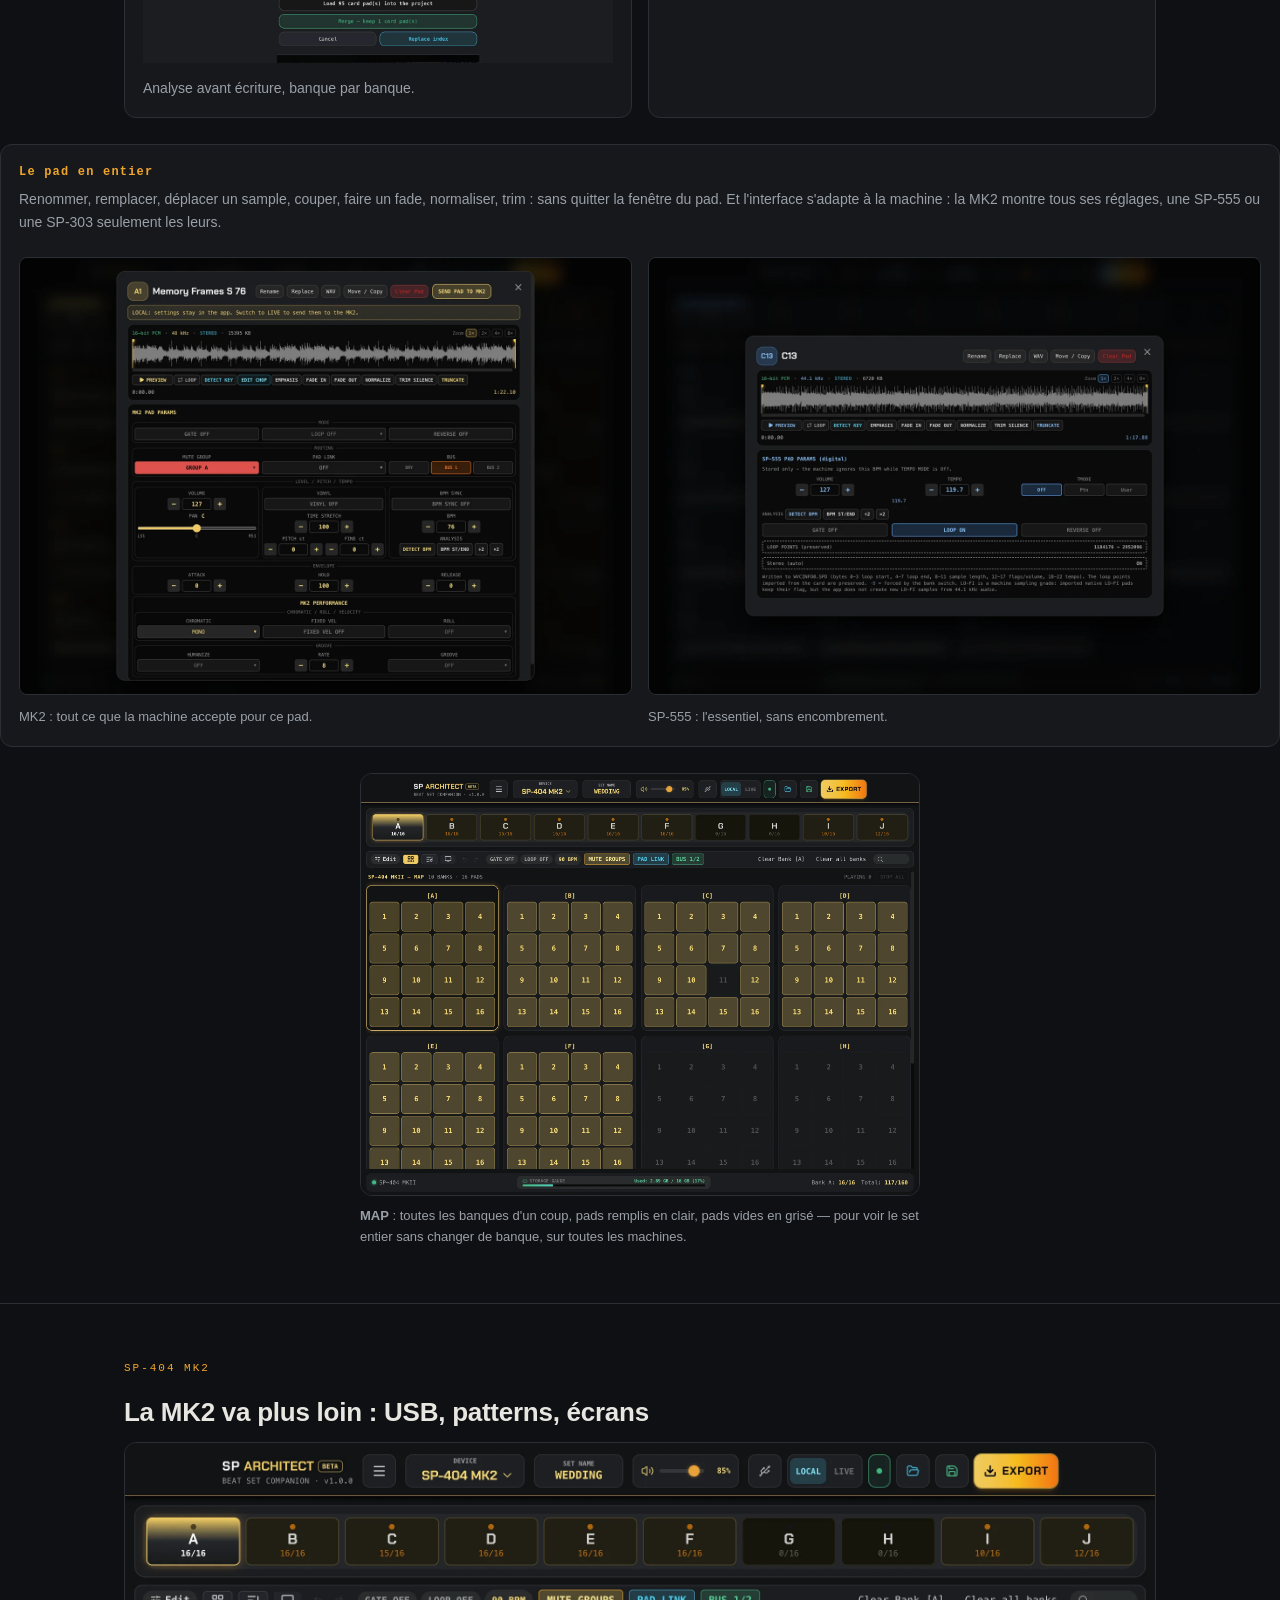
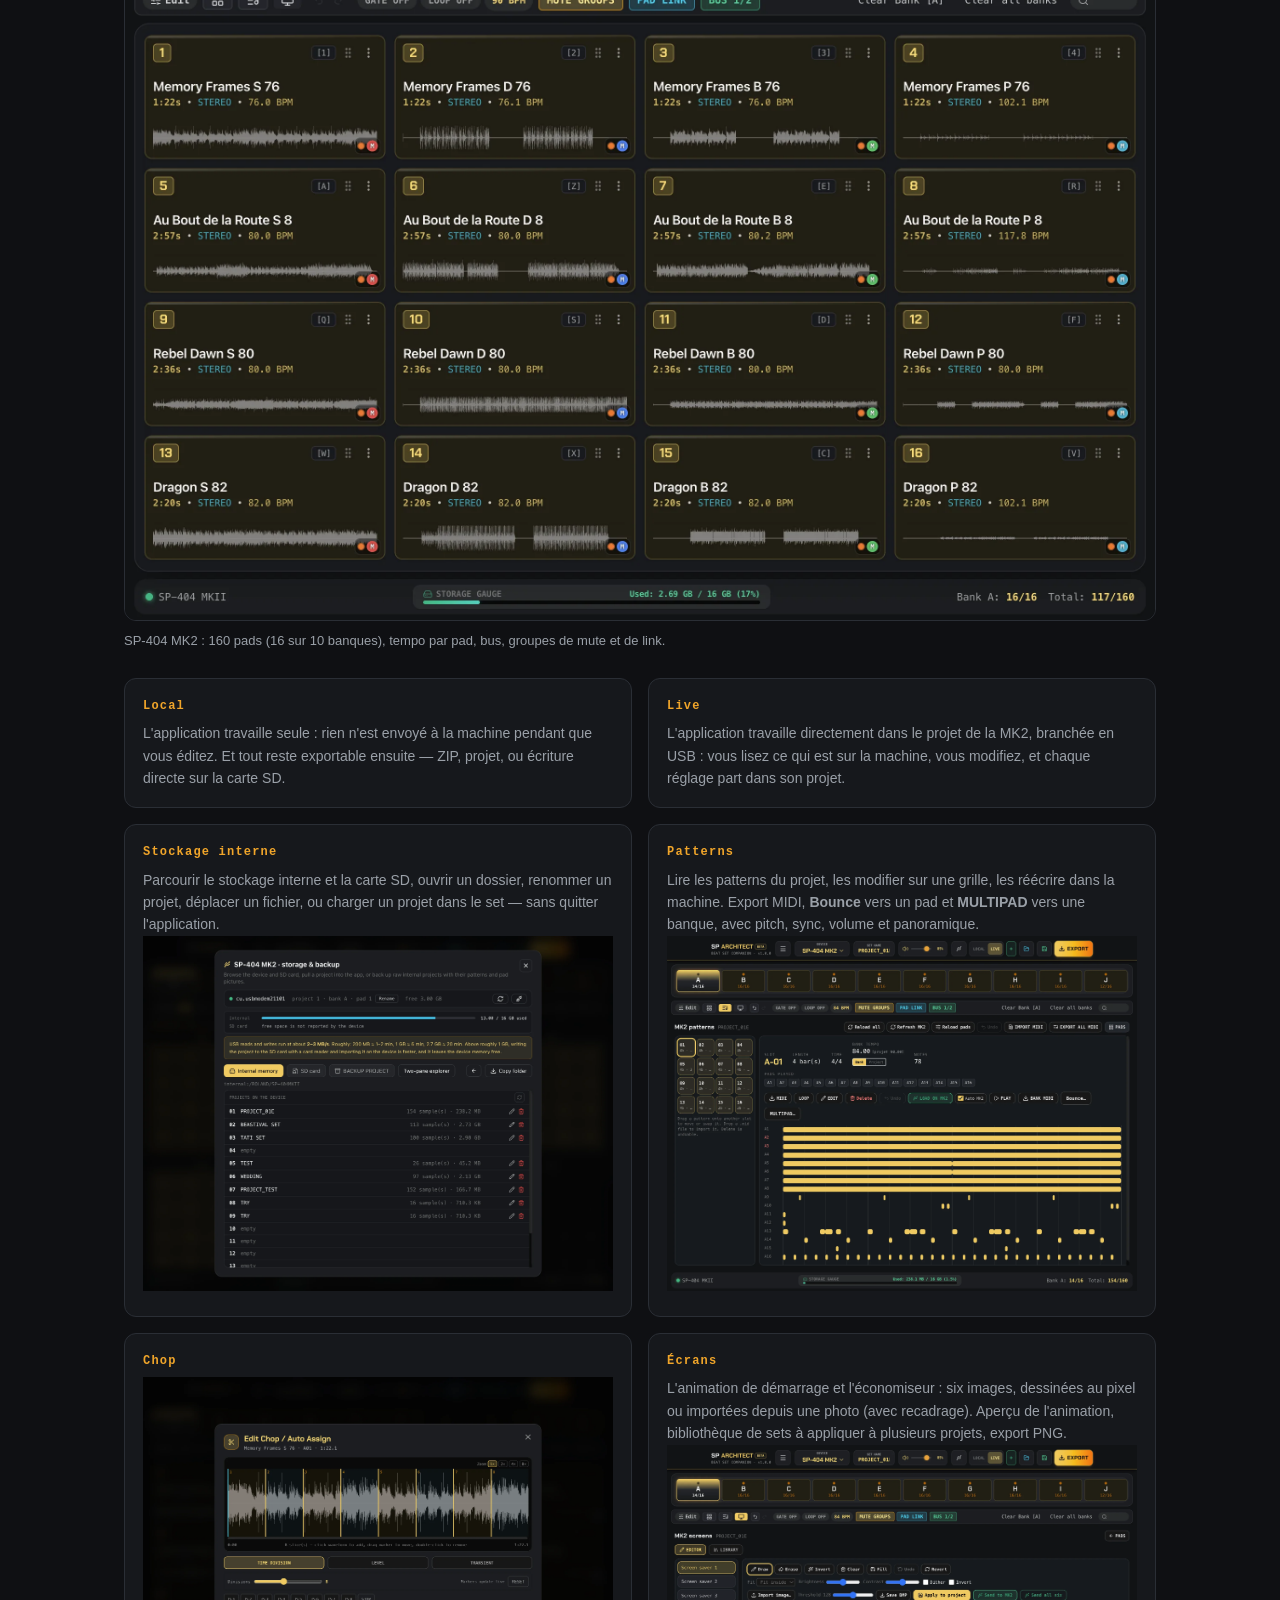
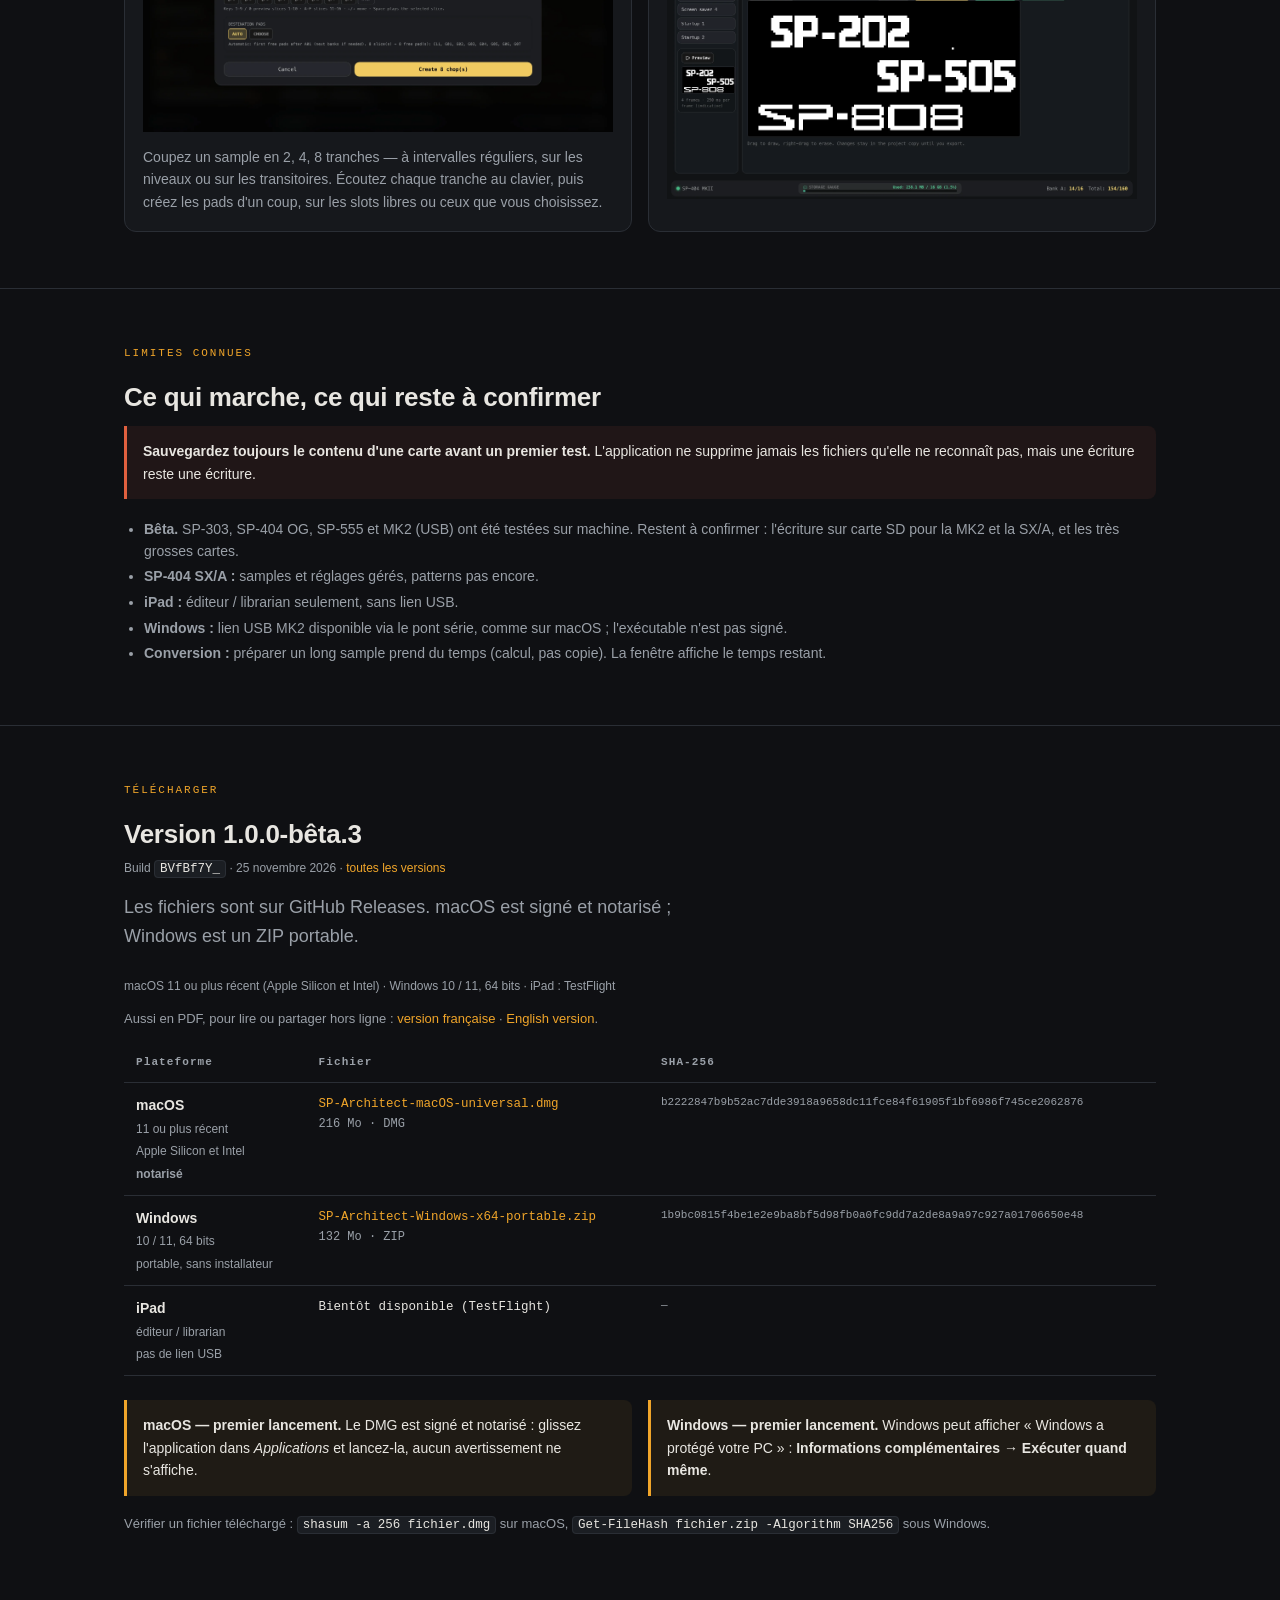
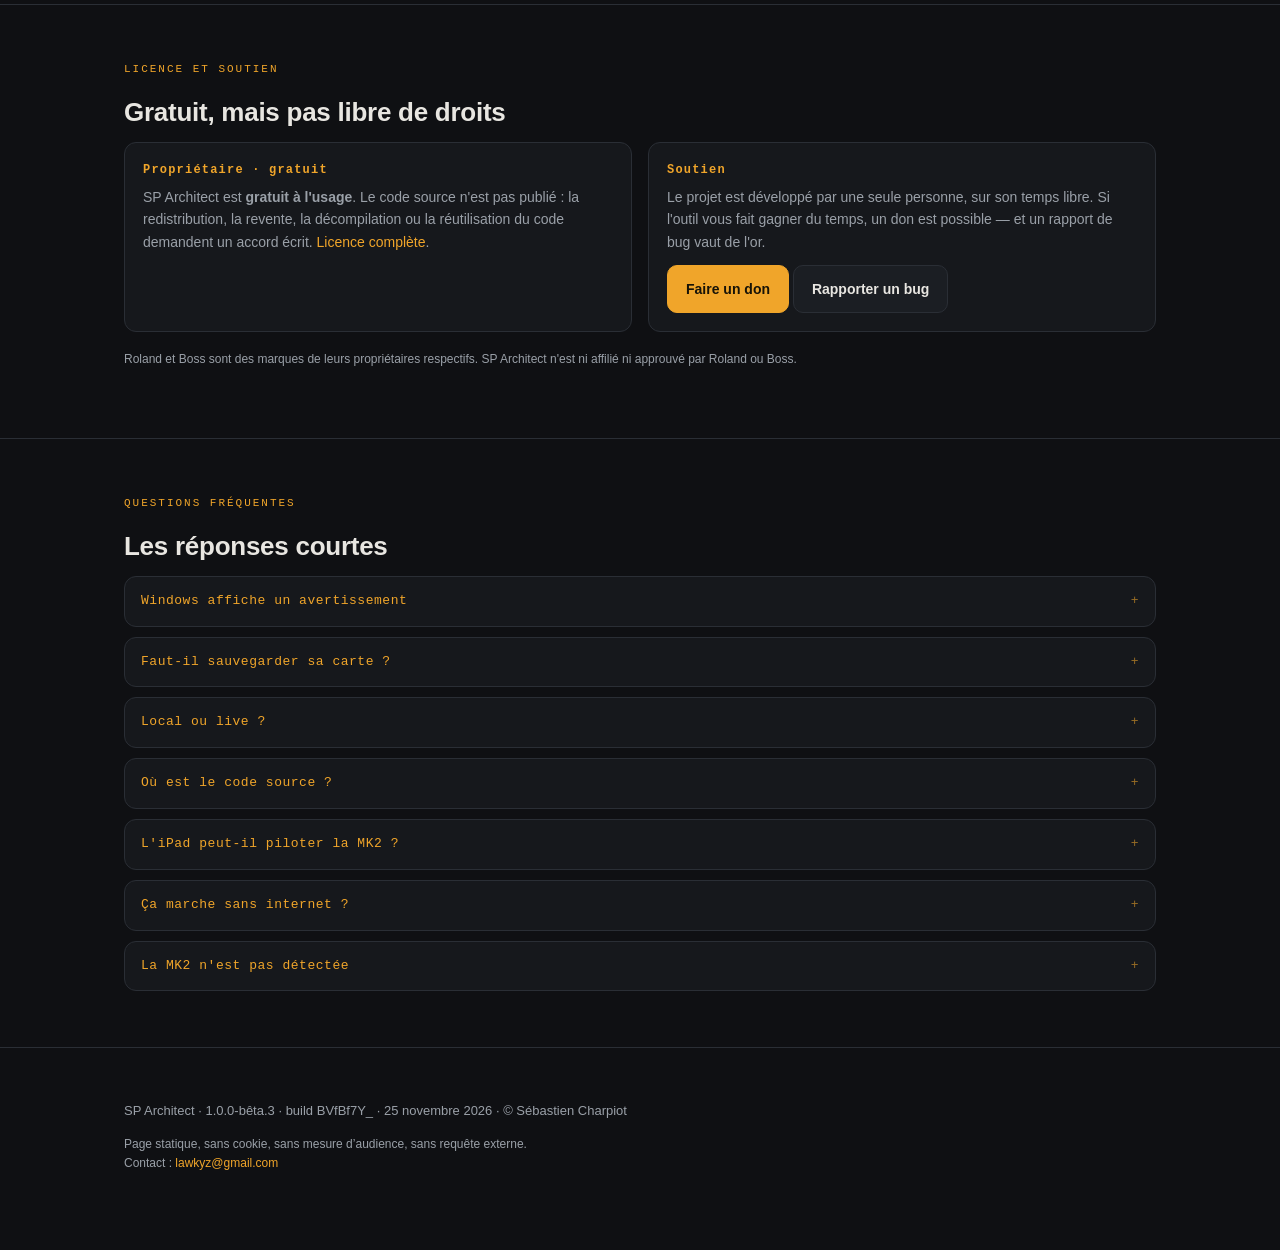
==== commit 538bad9a: "SP Architect — releases, docs and credits (no source)" ====
--- a/index.html
+++ b/index.html
@@ -291,13 +291,13 @@
 <section id="telecharger">
   <div class="wrap">
     <p class="kicker">TÉLÉCHARGER</p>
-    <h2>Version 1.0.0-bêta.2</h2>
-    <p class="tiny" style="margin:-4px 0 14px">Build <code>CyZgXbme</code> · 25 novembre 2026 · <a href="https://github.com/sound-sculpture/SP-Architect-releases/releases/latest">toutes les versions</a></p>
+    <h2>Version 1.0.0-bêta.3</h2>
+    <p class="tiny" style="margin:-4px 0 14px">Build <code>BVfBf7Y_</code> · 25 novembre 2026 · <a href="https://github.com/sound-sculpture/SP-Architect-releases/releases/latest">toutes les versions</a></p>
     <p class="lead">Les fichiers sont sur GitHub Releases. macOS est signé et notarisé ; Windows est un ZIP portable.</p>
     <p class="tiny">macOS 11 ou plus récent (Apple Silicon et Intel) · Windows 10 / 11, 64 bits · iPad : TestFlight</p>
     <p class="small">Aussi en PDF, pour lire ou partager hors ligne :
-      <a href="SP-Architect-beta2-FR.pdf">version française</a> ·
-      <a href="SP-Architect-beta2-EN.pdf">English version</a>.</p>
+      <a href="SP-Architect-beta3-FR.pdf">version française</a> ·
+      <a href="SP-Architect-beta3-EN.pdf">English version</a>.</p>
 
     <table>
       <thead>
@@ -306,12 +306,12 @@
       <tbody>
         <tr>
           <td><strong>macOS</strong><br><span class="tiny">11 ou plus récent<br>Apple Silicon et Intel<br><strong>notarisé</strong></span></td>
-          <td class="mono"><a href="https://github.com/sound-sculpture/SP-Architect-releases/releases/download/v1.0.0-beta.2/SP-Architect-macOS-universal.dmg">SP-Architect-macOS-universal.dmg</a><br><span class="tiny">216 Mo · DMG</span></td>
+          <td class="mono"><a href="https://github.com/sound-sculpture/SP-Architect-releases/releases/download/v1.0.0-beta.3/SP-Architect-macOS-universal.dmg">SP-Architect-macOS-universal.dmg</a><br><span class="tiny">216 Mo · DMG</span></td>
           <td class="hash">b2222847b9b52ac7dde3918a9658dc11fce84f61905f1bf6986f745ce2062876</td>
         </tr>
         <tr>
           <td><strong>Windows</strong><br><span class="tiny">10 / 11, 64 bits<br>portable, sans installateur</span></td>
-          <td class="mono"><a href="https://github.com/sound-sculpture/SP-Architect-releases/releases/download/v1.0.0-beta.2/SP-Architect-Windows-x64-portable.zip">SP-Architect-Windows-x64-portable.zip</a><br><span class="tiny">132 Mo · ZIP</span></td>
+          <td class="mono"><a href="https://github.com/sound-sculpture/SP-Architect-releases/releases/download/v1.0.0-beta.3/SP-Architect-Windows-x64-portable.zip">SP-Architect-Windows-x64-portable.zip</a><br><span class="tiny">132 Mo · ZIP</span></td>
           <td class="hash">1b9bc0815f4be1e2e9ba8bf5d98fb0a0fc9dd7a2de8a9a97c927a01706650e48</td>
         </tr>
         <tr>
@@ -417,7 +417,7 @@
 
 <footer>
   <div class="wrap">
-    <p>SP Architect · 1.0.0-bêta.2 · build CyZgXbme · 25 novembre 2026 · © Sébastien Charpiot</p>
+    <p>SP Architect · 1.0.0-bêta.3 · build BVfBf7Y_ · 25 novembre 2026 · © Sébastien Charpiot</p>
     <p class="tiny">Page statique, sans cookie, sans mesure d’audience, sans requête externe.<br>Contact : <a href="mailto:lawkyz@gmail.com">lawkyz@gmail.com</a></p>
   </div>
 </footer>
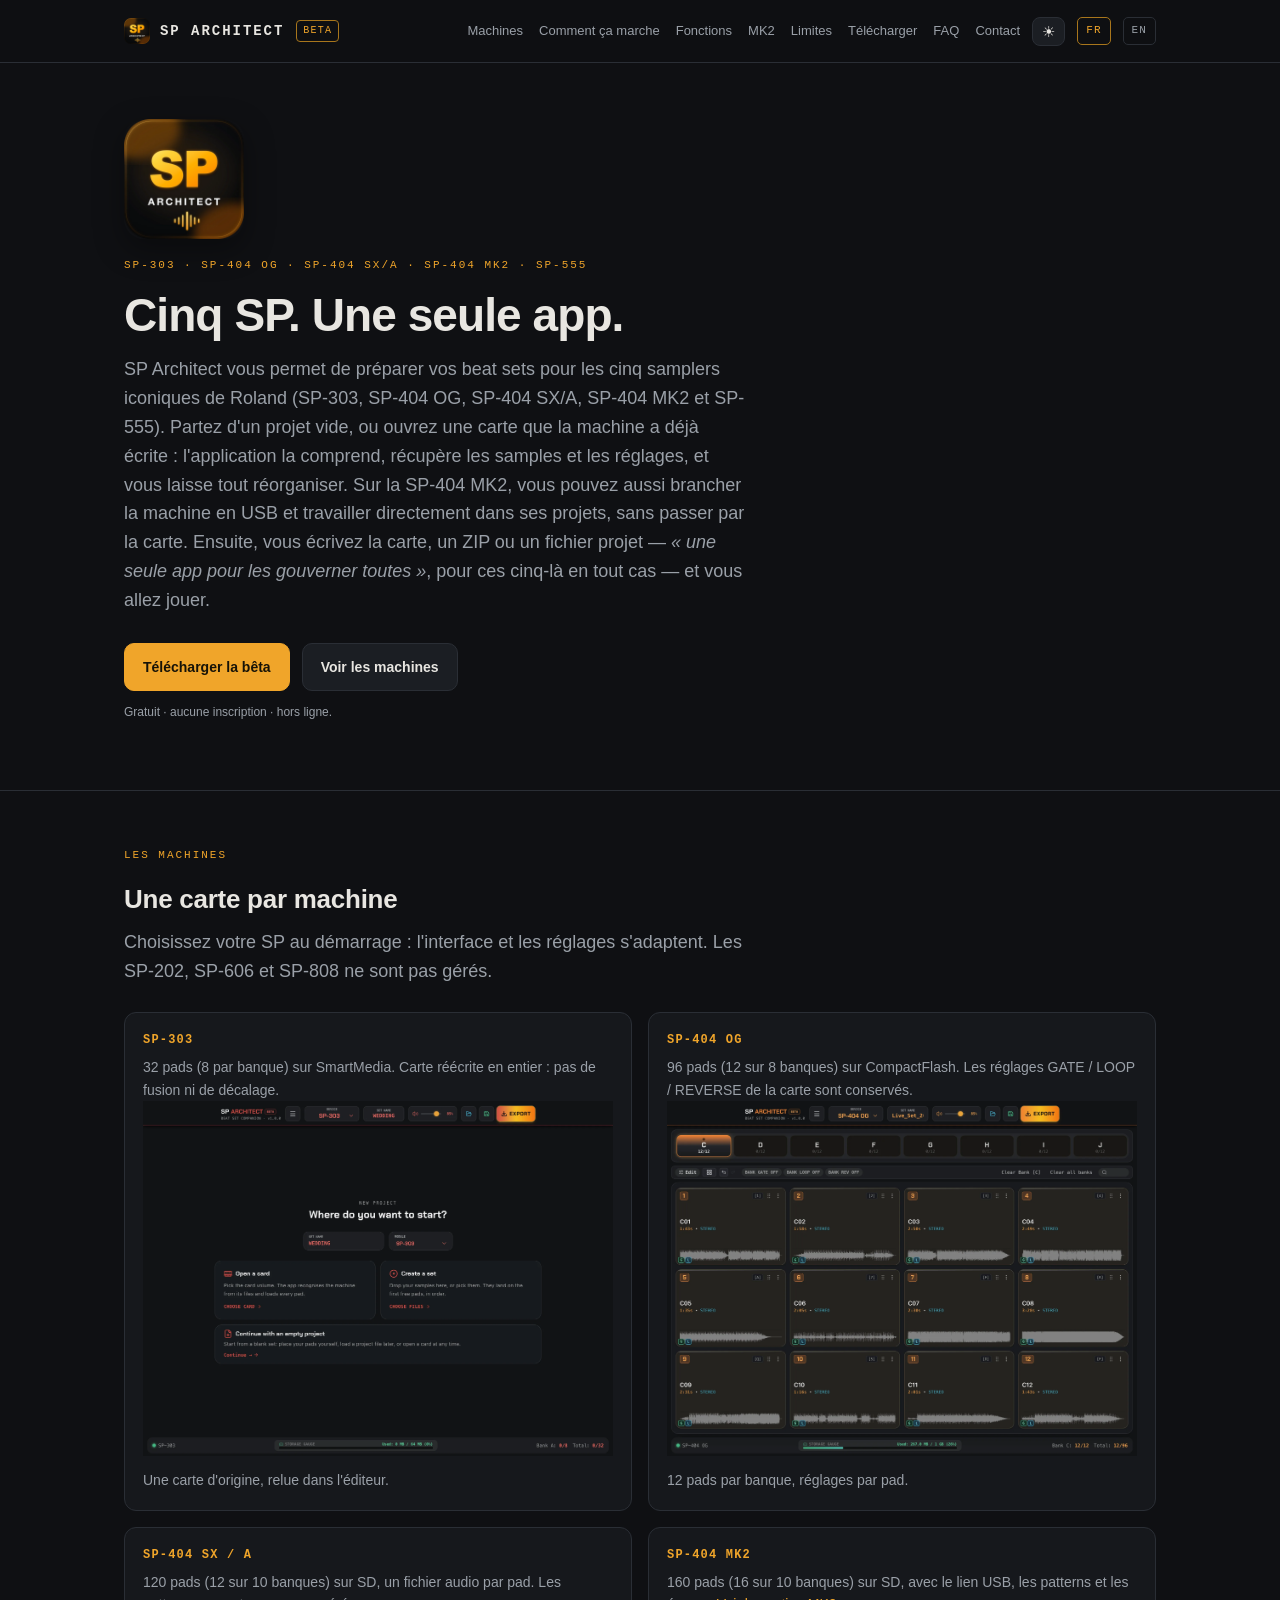
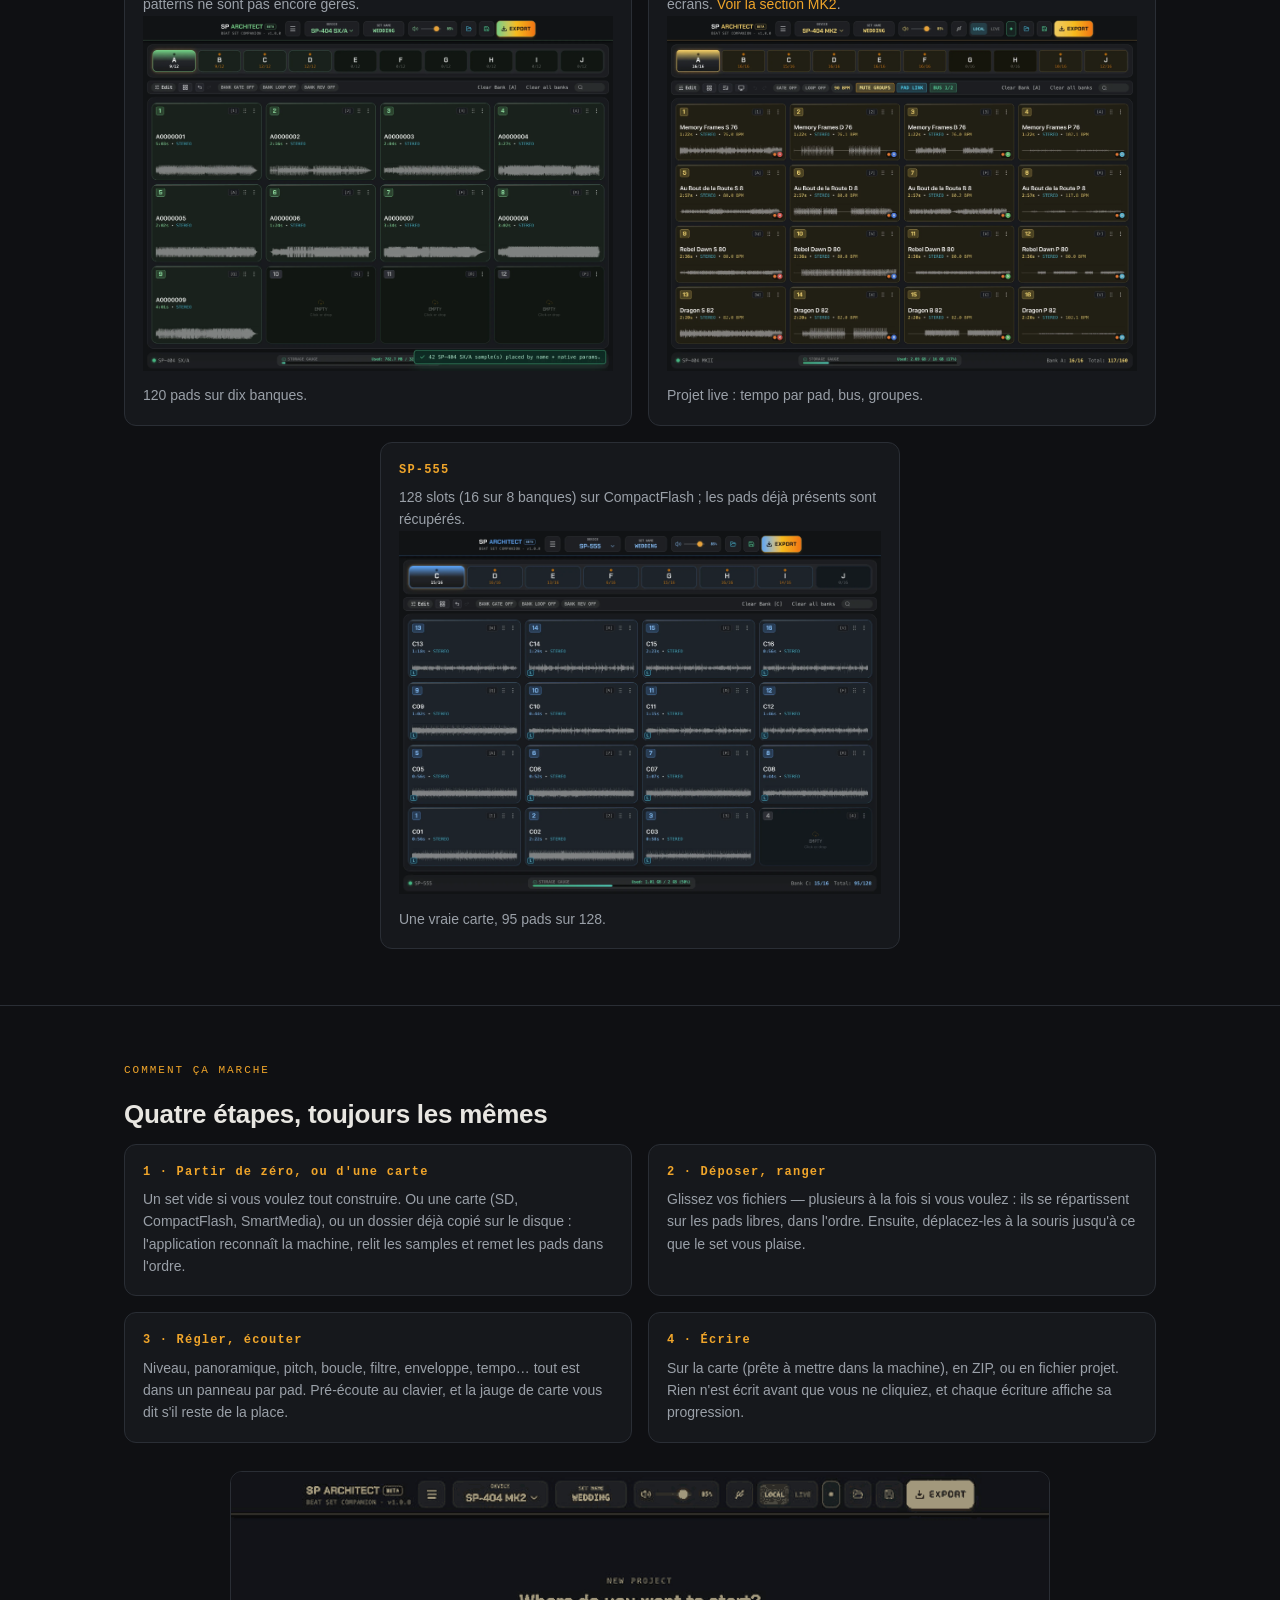
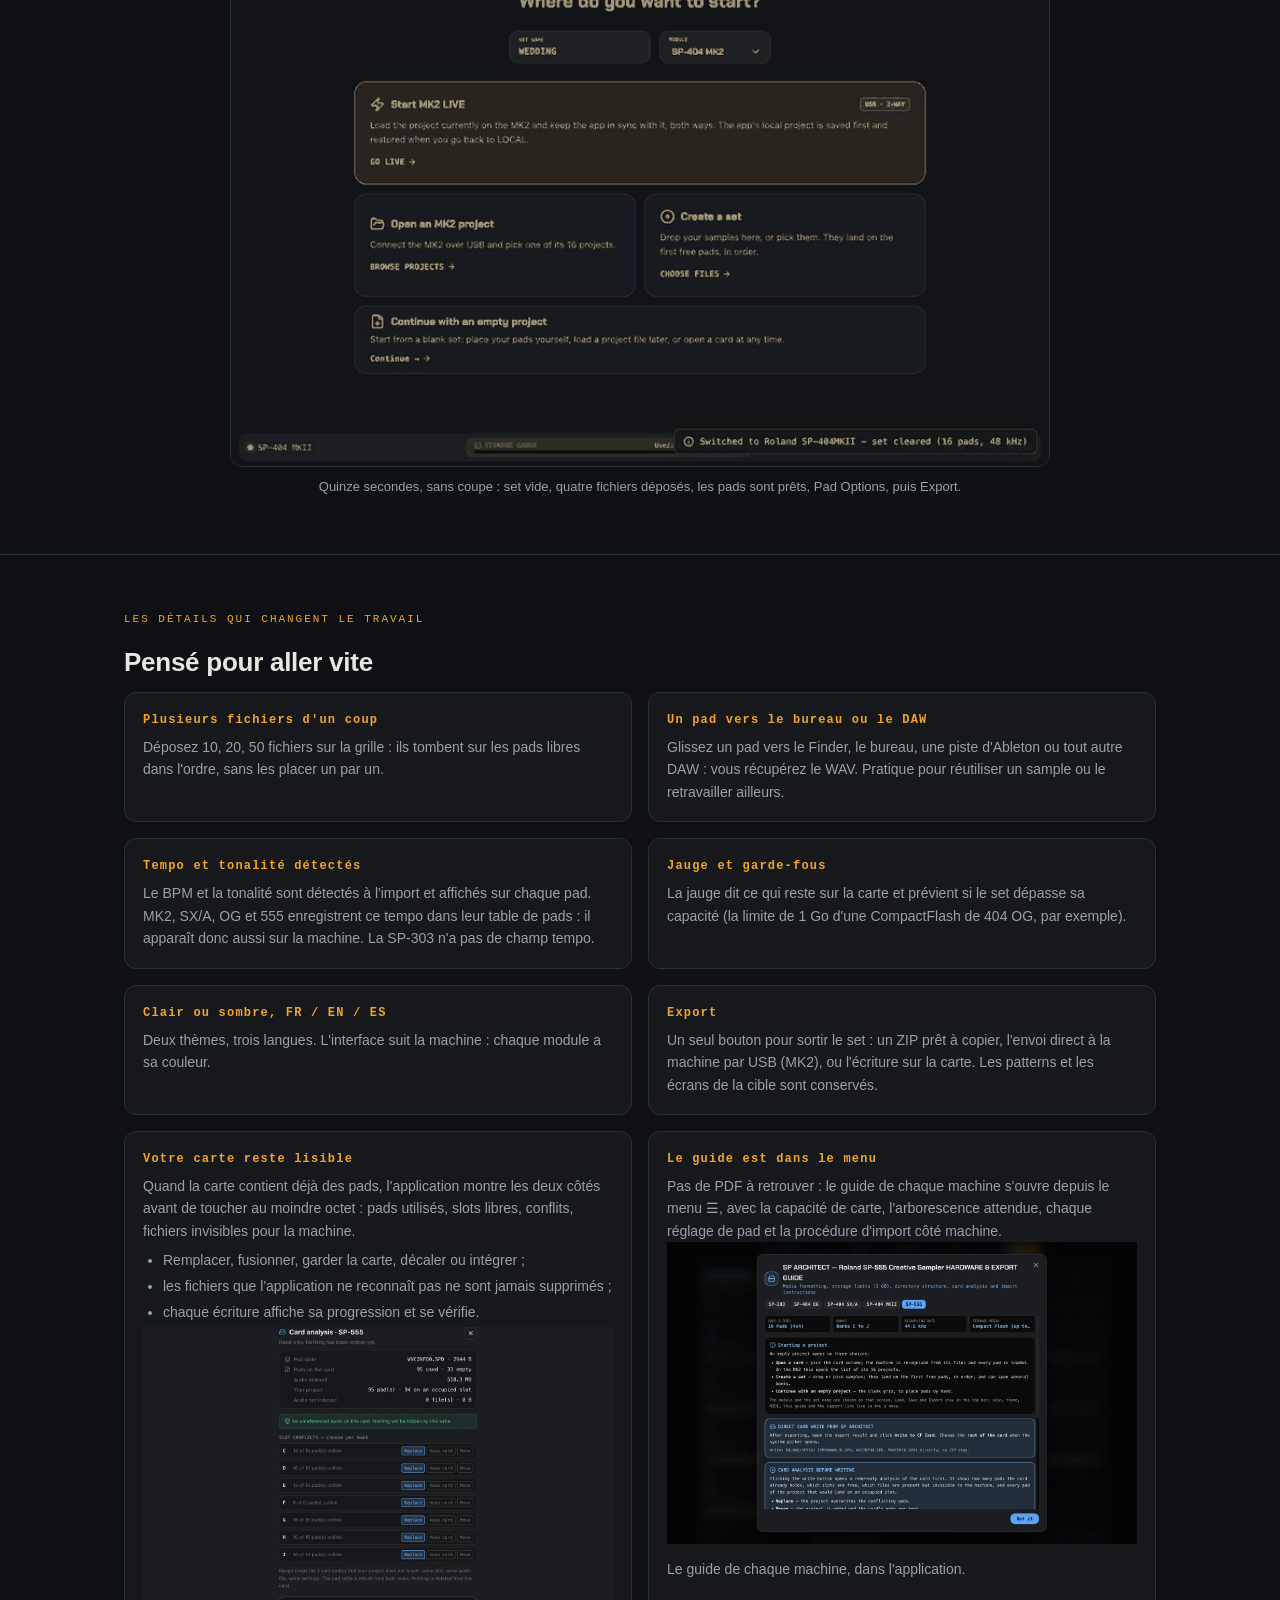
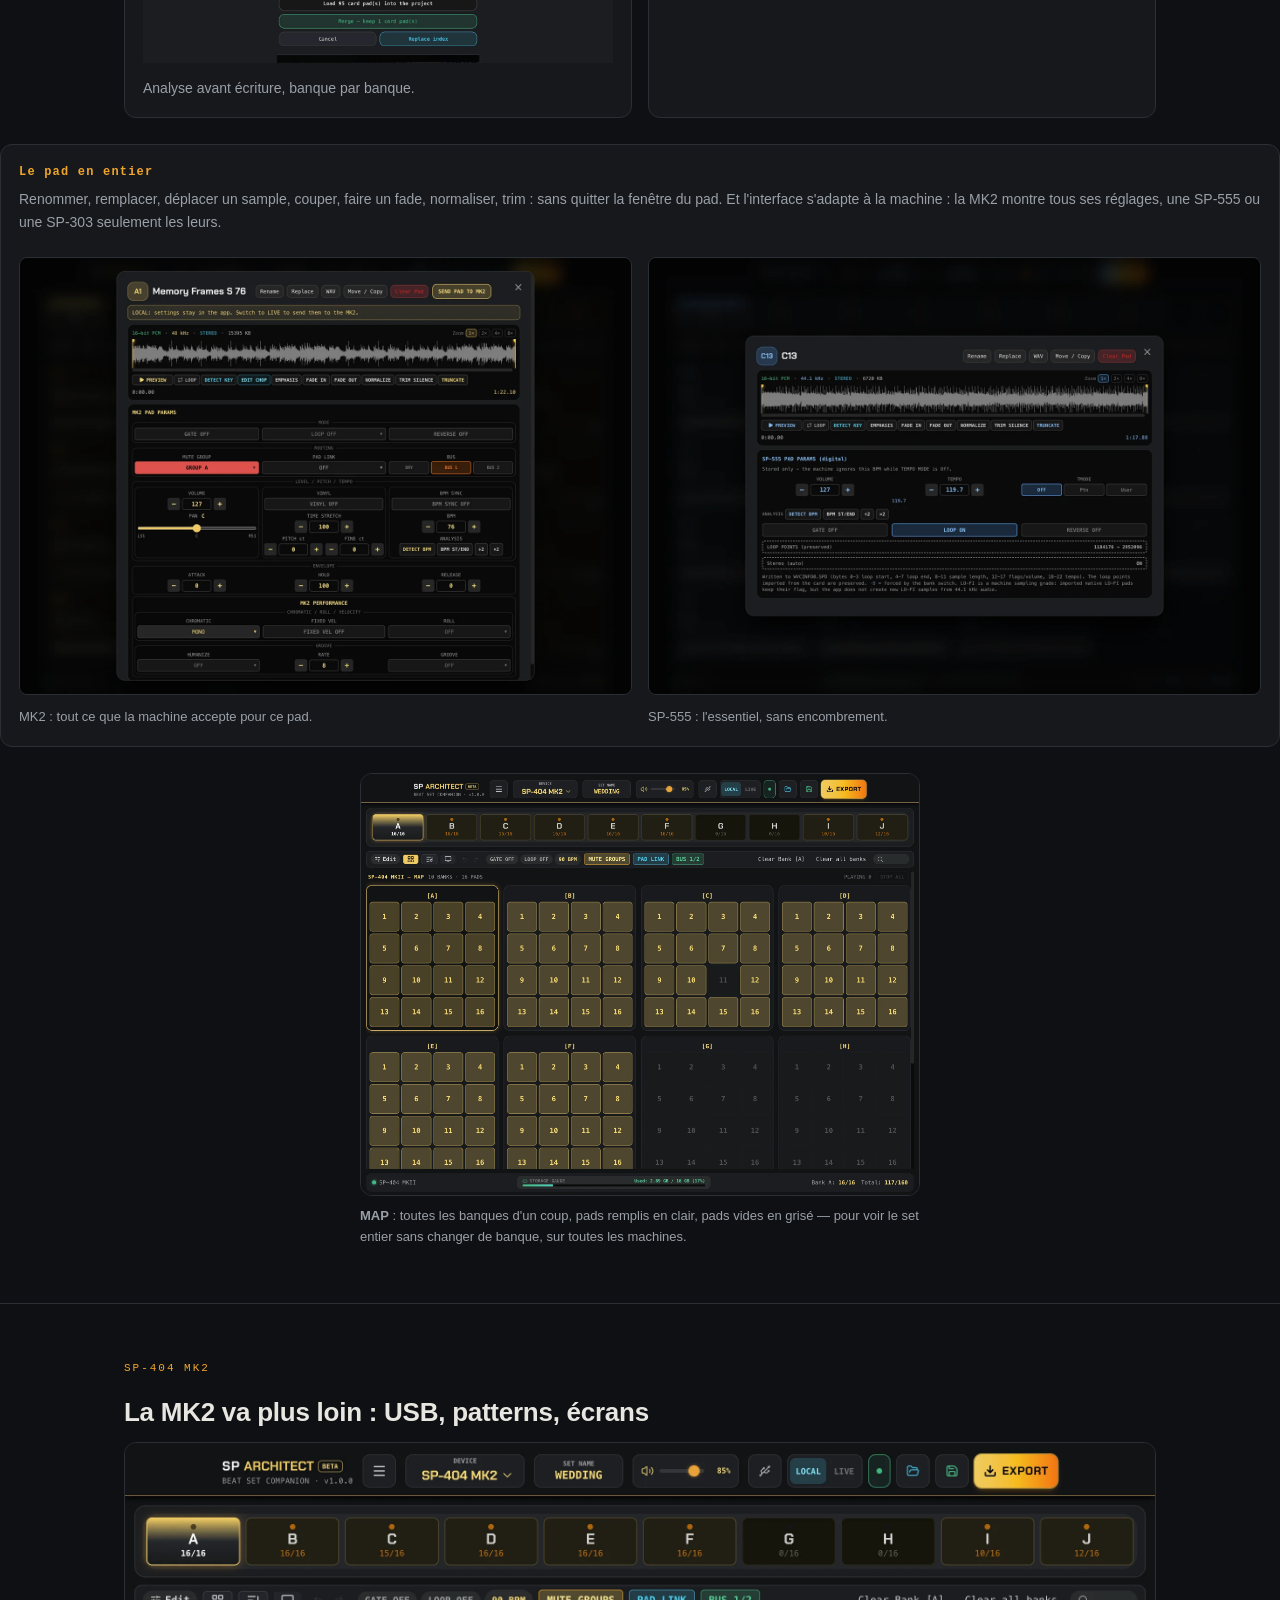
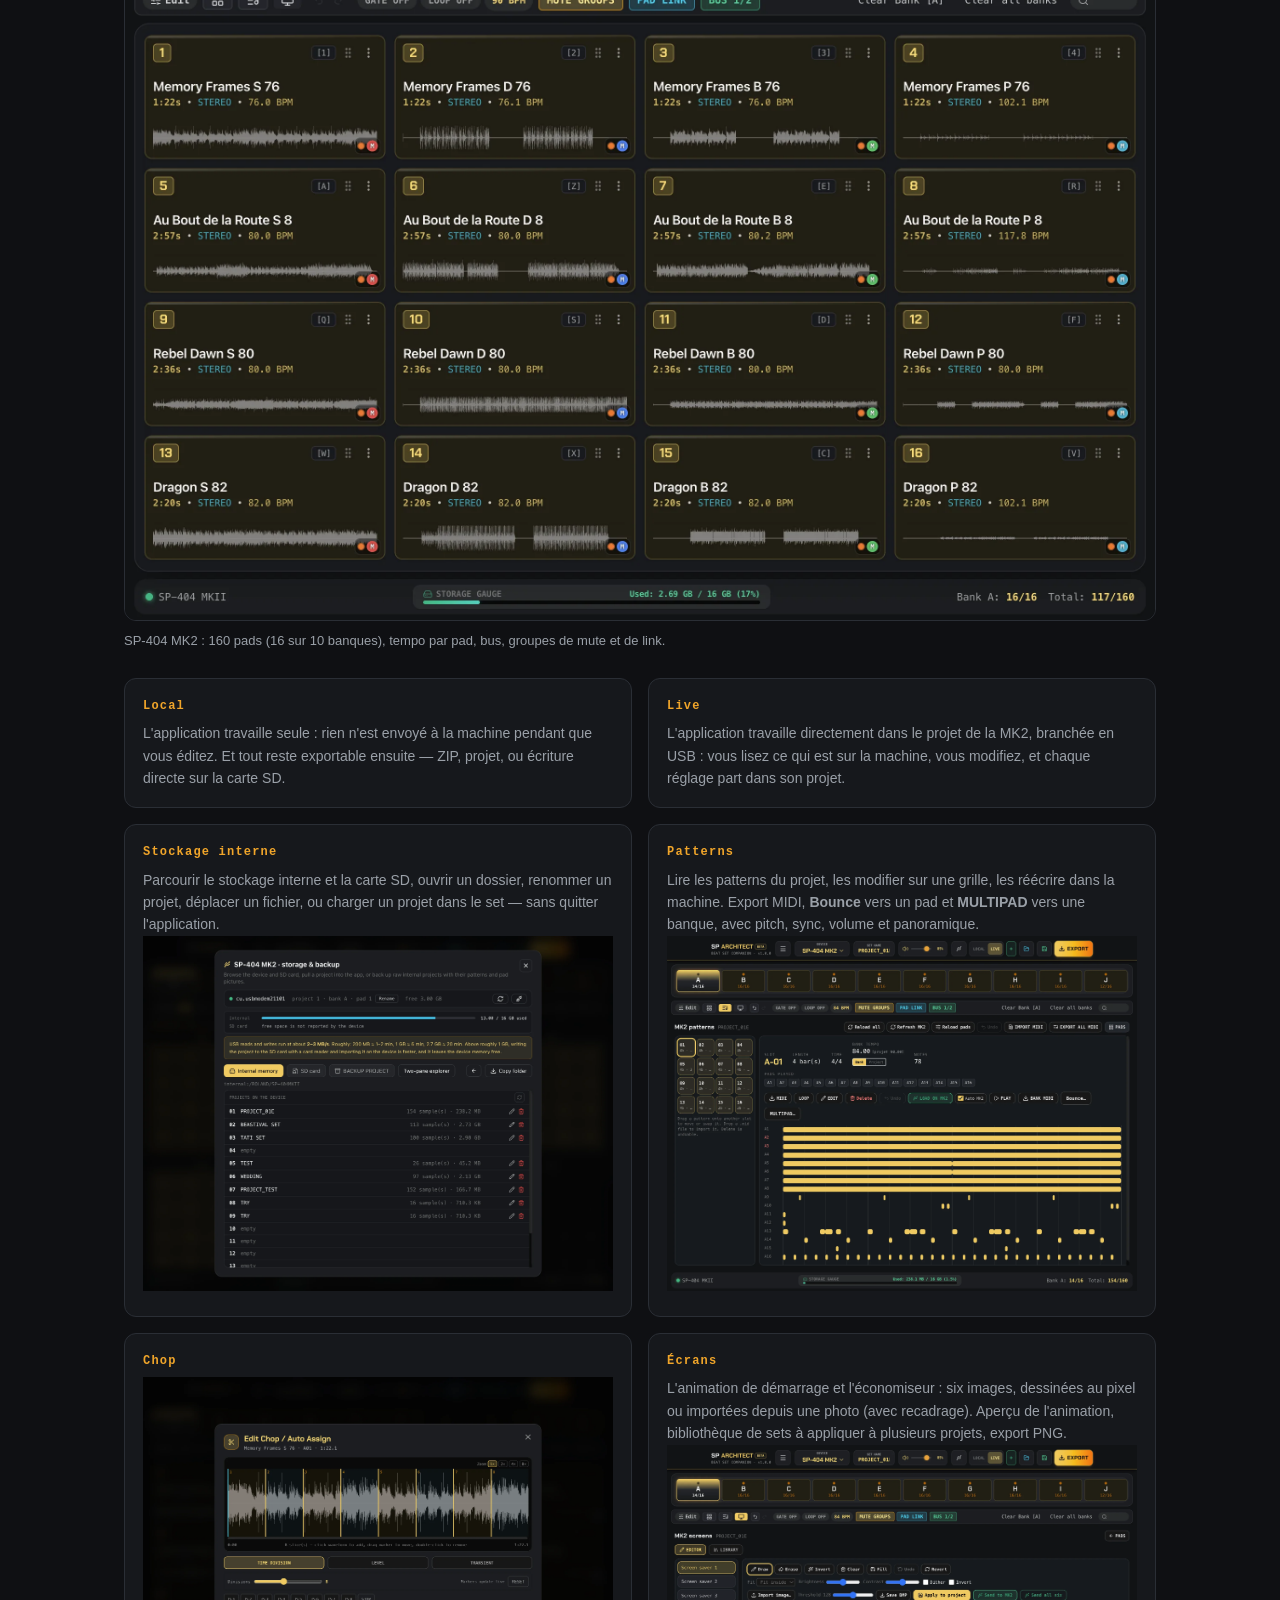
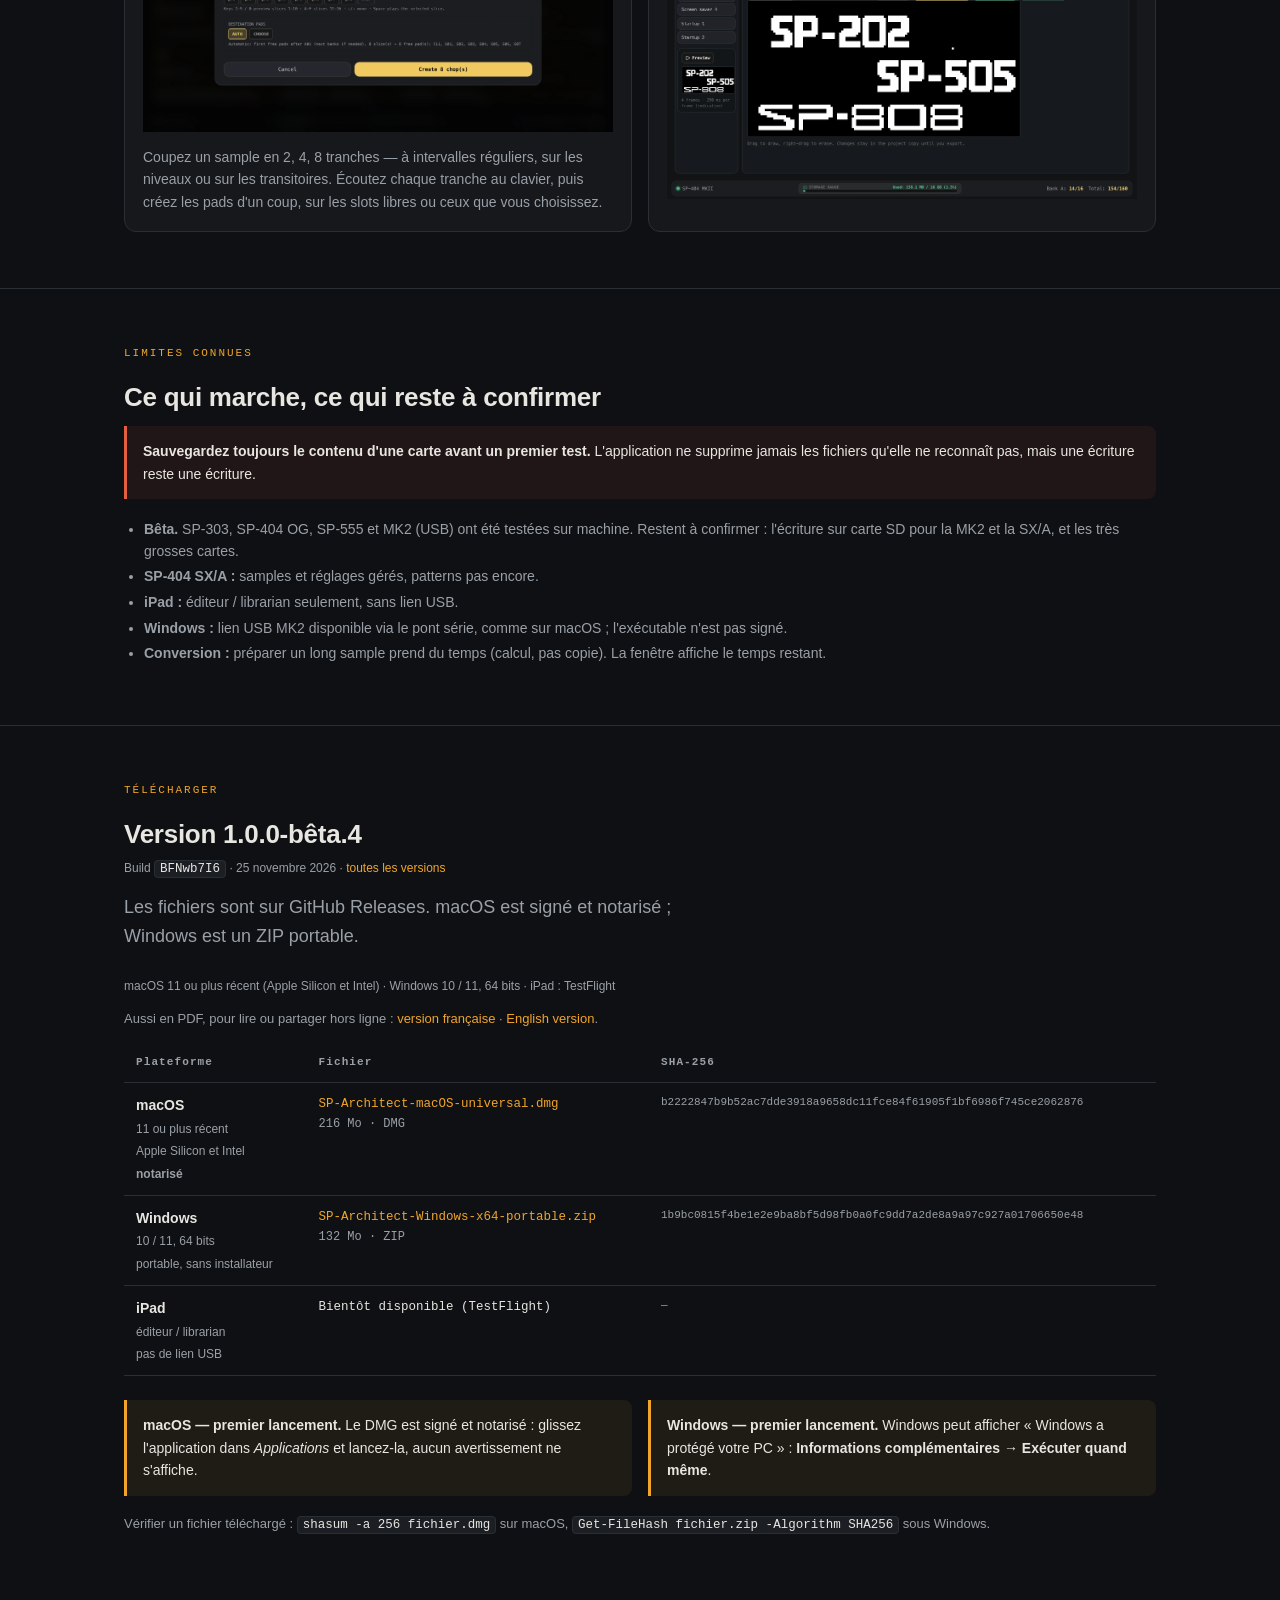
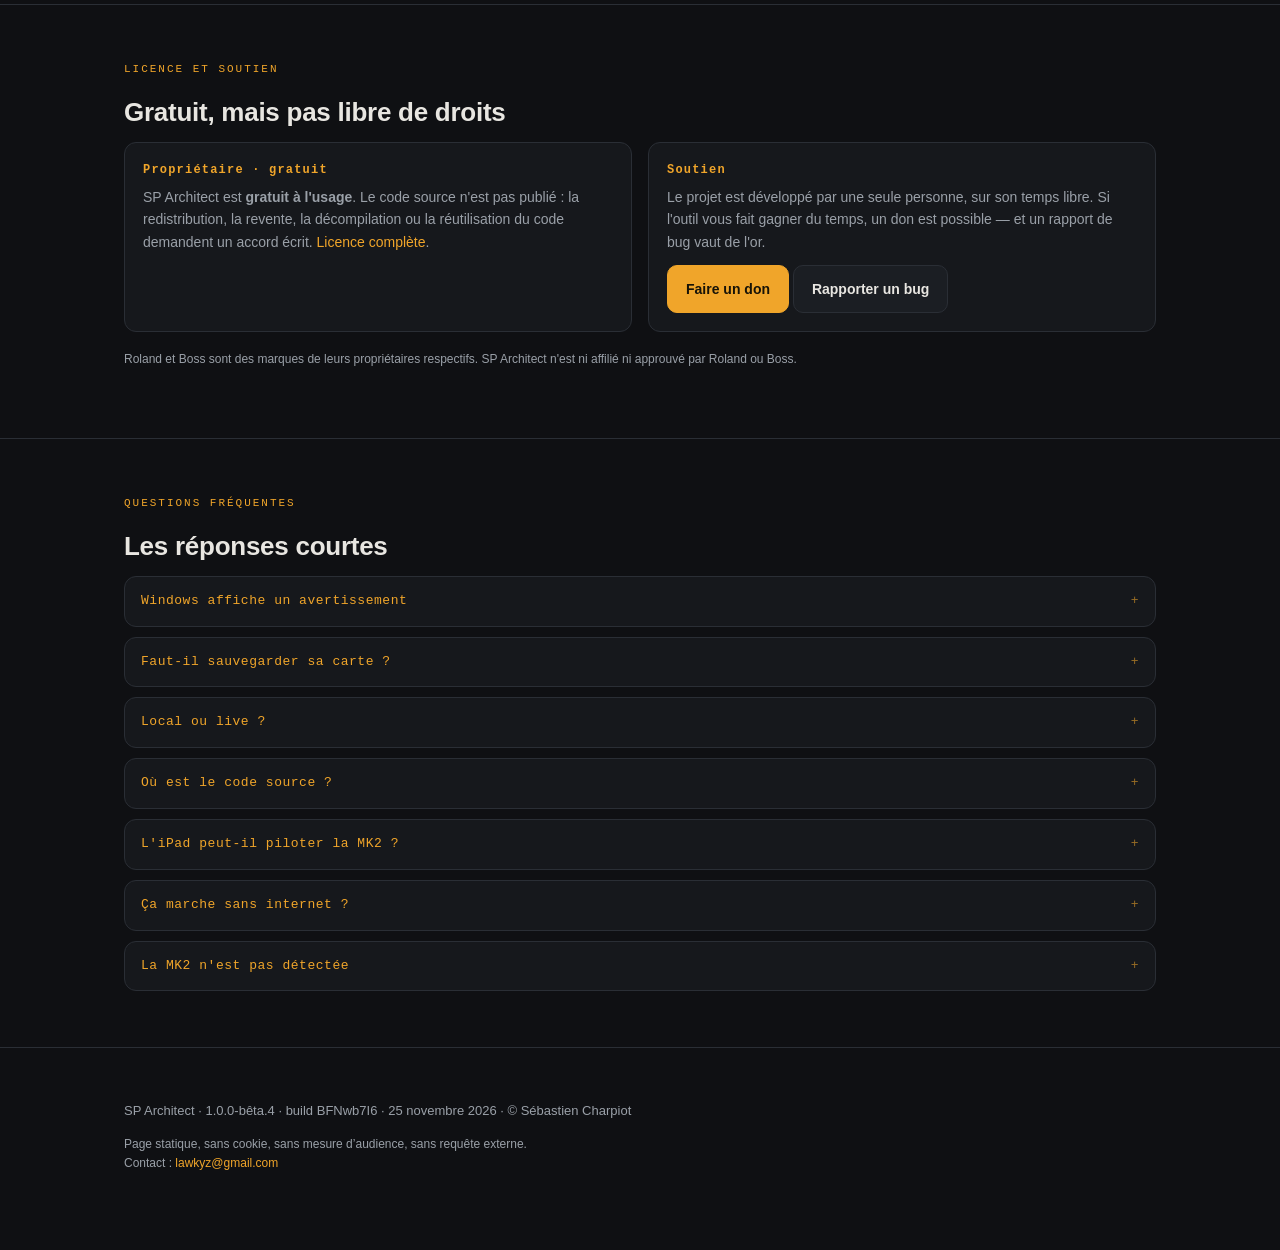
==== commit 7bf476d3: "SP Architect — releases, docs and credits (no source)" ====
--- a/index.html
+++ b/index.html
@@ -291,13 +291,13 @@
 <section id="telecharger">
   <div class="wrap">
     <p class="kicker">TÉLÉCHARGER</p>
-    <h2>Version 1.0.0-bêta.3</h2>
-    <p class="tiny" style="margin:-4px 0 14px">Build <code>BVfBf7Y_</code> · 25 novembre 2026 · <a href="https://github.com/sound-sculpture/SP-Architect-releases/releases/latest">toutes les versions</a></p>
+    <h2>Version 1.0.0-bêta.4</h2>
+    <p class="tiny" style="margin:-4px 0 14px">Build <code>BFNwb7I6</code> · 25 novembre 2026 · <a href="https://github.com/sound-sculpture/SP-Architect-releases/releases/latest">toutes les versions</a></p>
     <p class="lead">Les fichiers sont sur GitHub Releases. macOS est signé et notarisé ; Windows est un ZIP portable.</p>
     <p class="tiny">macOS 11 ou plus récent (Apple Silicon et Intel) · Windows 10 / 11, 64 bits · iPad : TestFlight</p>
     <p class="small">Aussi en PDF, pour lire ou partager hors ligne :
-      <a href="SP-Architect-beta3-FR.pdf">version française</a> ·
-      <a href="SP-Architect-beta3-EN.pdf">English version</a>.</p>
+      <a href="SP-Architect-beta4-FR.pdf">version française</a> ·
+      <a href="SP-Architect-beta4-EN.pdf">English version</a>.</p>
 
     <table>
       <thead>
@@ -306,12 +306,12 @@
       <tbody>
         <tr>
           <td><strong>macOS</strong><br><span class="tiny">11 ou plus récent<br>Apple Silicon et Intel<br><strong>notarisé</strong></span></td>
-          <td class="mono"><a href="https://github.com/sound-sculpture/SP-Architect-releases/releases/download/v1.0.0-beta.3/SP-Architect-macOS-universal.dmg">SP-Architect-macOS-universal.dmg</a><br><span class="tiny">216 Mo · DMG</span></td>
+          <td class="mono"><a href="https://github.com/sound-sculpture/SP-Architect-releases/releases/download/v1.0.0-beta.4/SP-Architect-macOS-universal.dmg">SP-Architect-macOS-universal.dmg</a><br><span class="tiny">216 Mo · DMG</span></td>
           <td class="hash">b2222847b9b52ac7dde3918a9658dc11fce84f61905f1bf6986f745ce2062876</td>
         </tr>
         <tr>
           <td><strong>Windows</strong><br><span class="tiny">10 / 11, 64 bits<br>portable, sans installateur</span></td>
-          <td class="mono"><a href="https://github.com/sound-sculpture/SP-Architect-releases/releases/download/v1.0.0-beta.3/SP-Architect-Windows-x64-portable.zip">SP-Architect-Windows-x64-portable.zip</a><br><span class="tiny">132 Mo · ZIP</span></td>
+          <td class="mono"><a href="https://github.com/sound-sculpture/SP-Architect-releases/releases/download/v1.0.0-beta.4/SP-Architect-Windows-x64-portable.zip">SP-Architect-Windows-x64-portable.zip</a><br><span class="tiny">132 Mo · ZIP</span></td>
           <td class="hash">1b9bc0815f4be1e2e9ba8bf5d98fb0a0fc9dd7a2de8a9a97c927a01706650e48</td>
         </tr>
         <tr>
@@ -417,7 +417,7 @@
 
 <footer>
   <div class="wrap">
-    <p>SP Architect · 1.0.0-bêta.3 · build BVfBf7Y_ · 25 novembre 2026 · © Sébastien Charpiot</p>
+    <p>SP Architect · 1.0.0-bêta.4 · build BFNwb7I6 · 25 novembre 2026 · © Sébastien Charpiot</p>
     <p class="tiny">Page statique, sans cookie, sans mesure d’audience, sans requête externe.<br>Contact : <a href="mailto:lawkyz@gmail.com">lawkyz@gmail.com</a></p>
   </div>
 </footer>
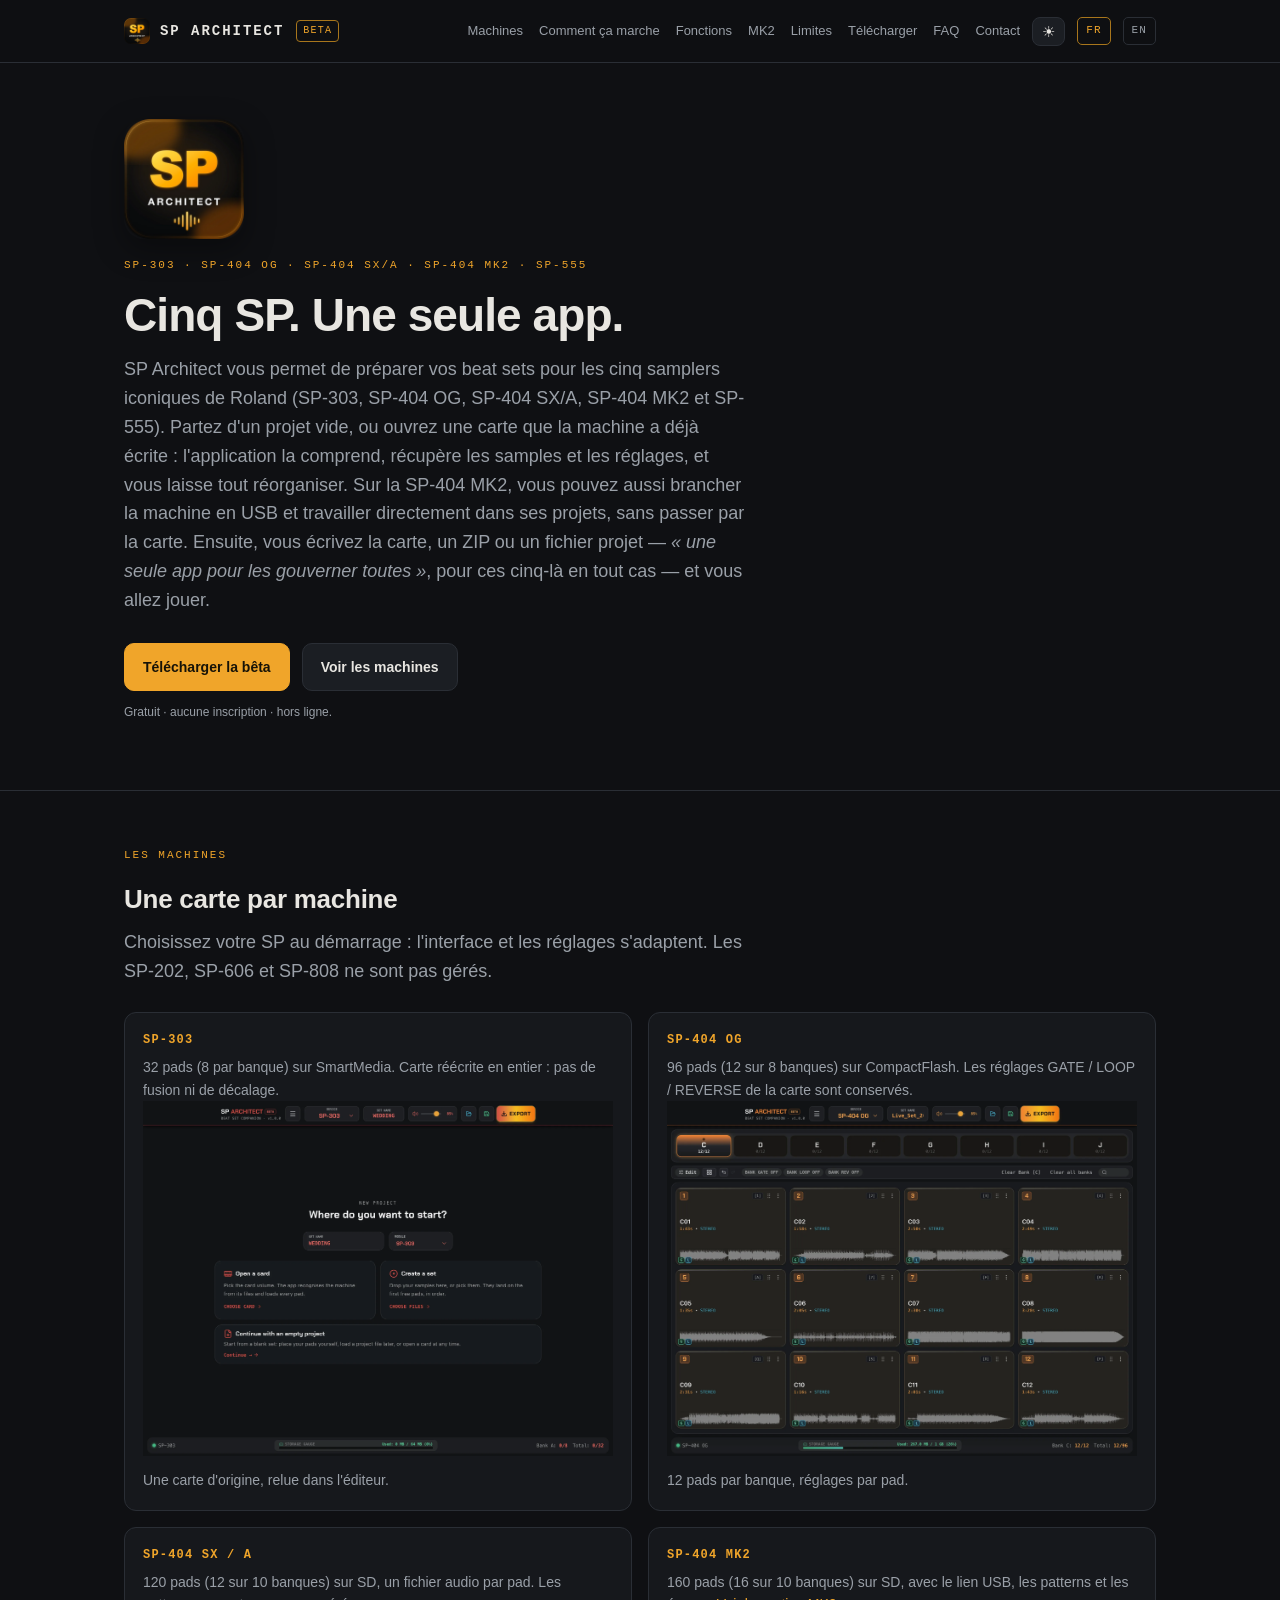
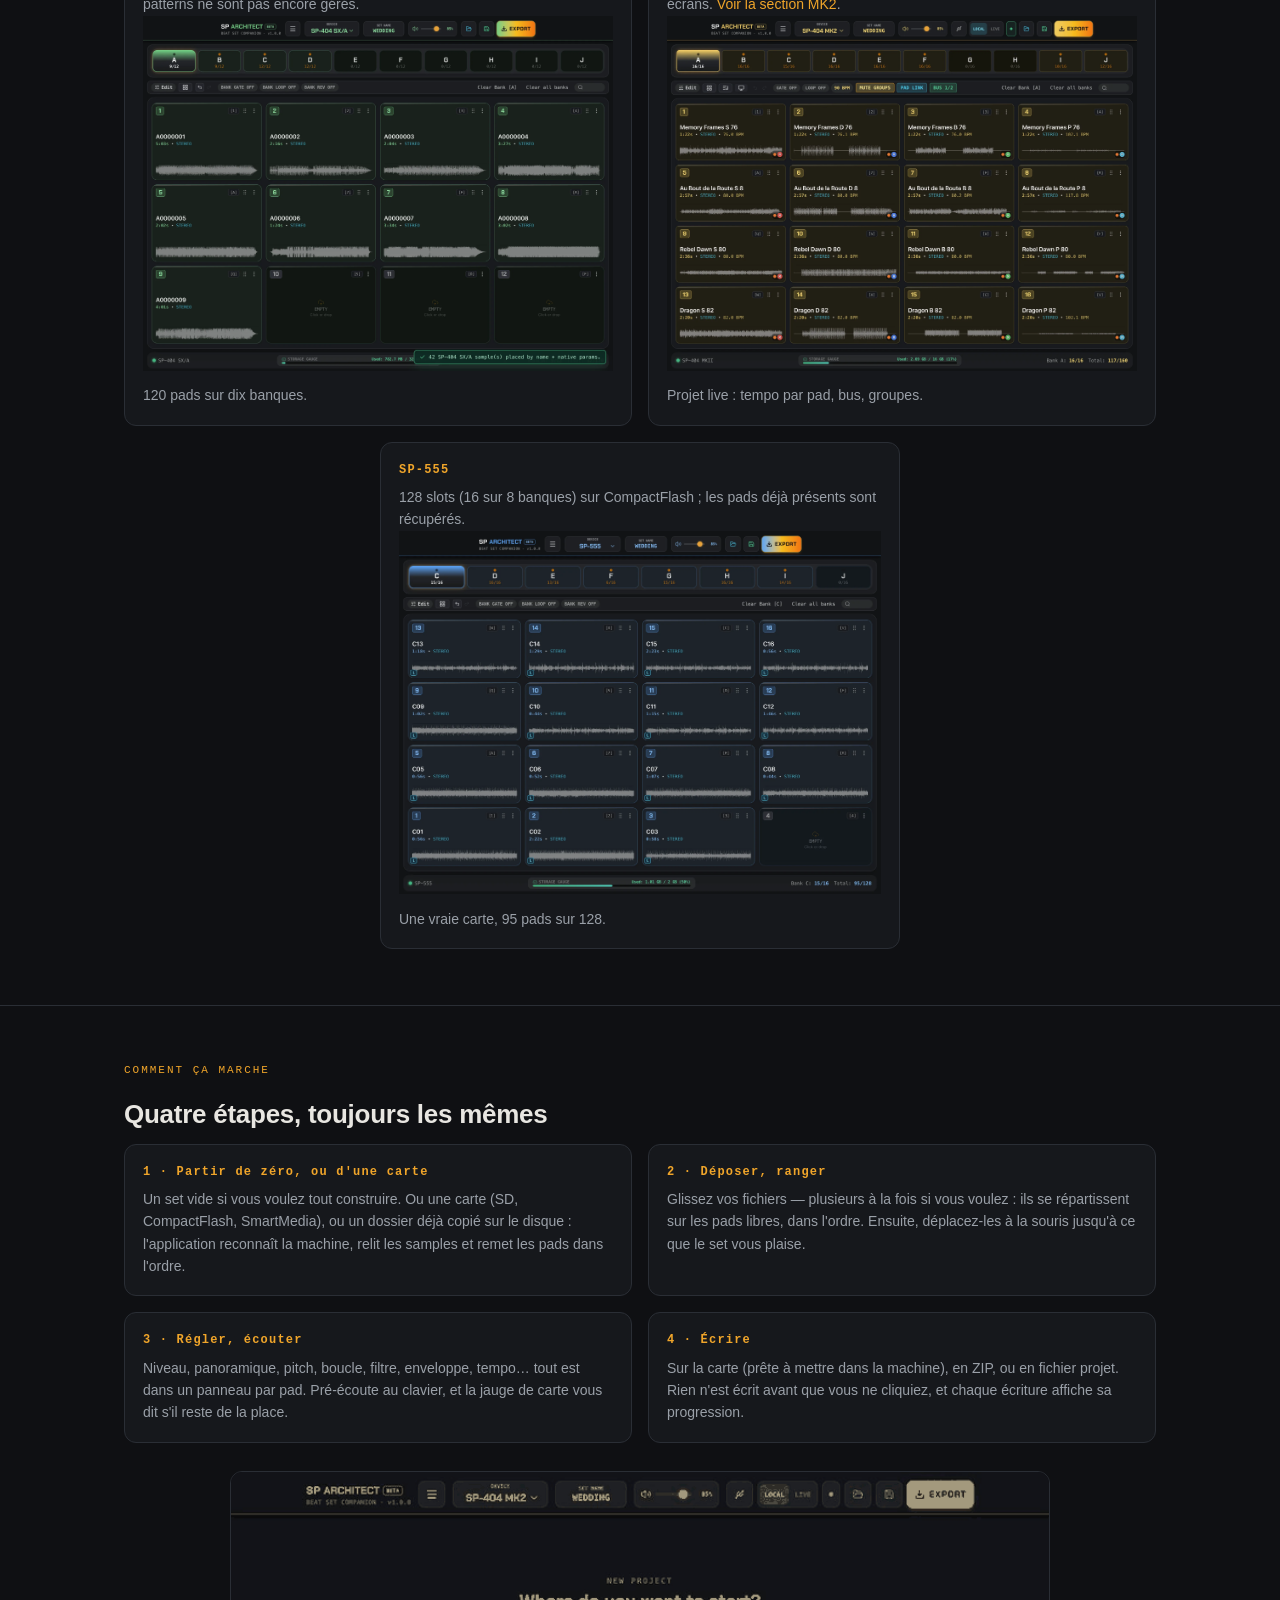
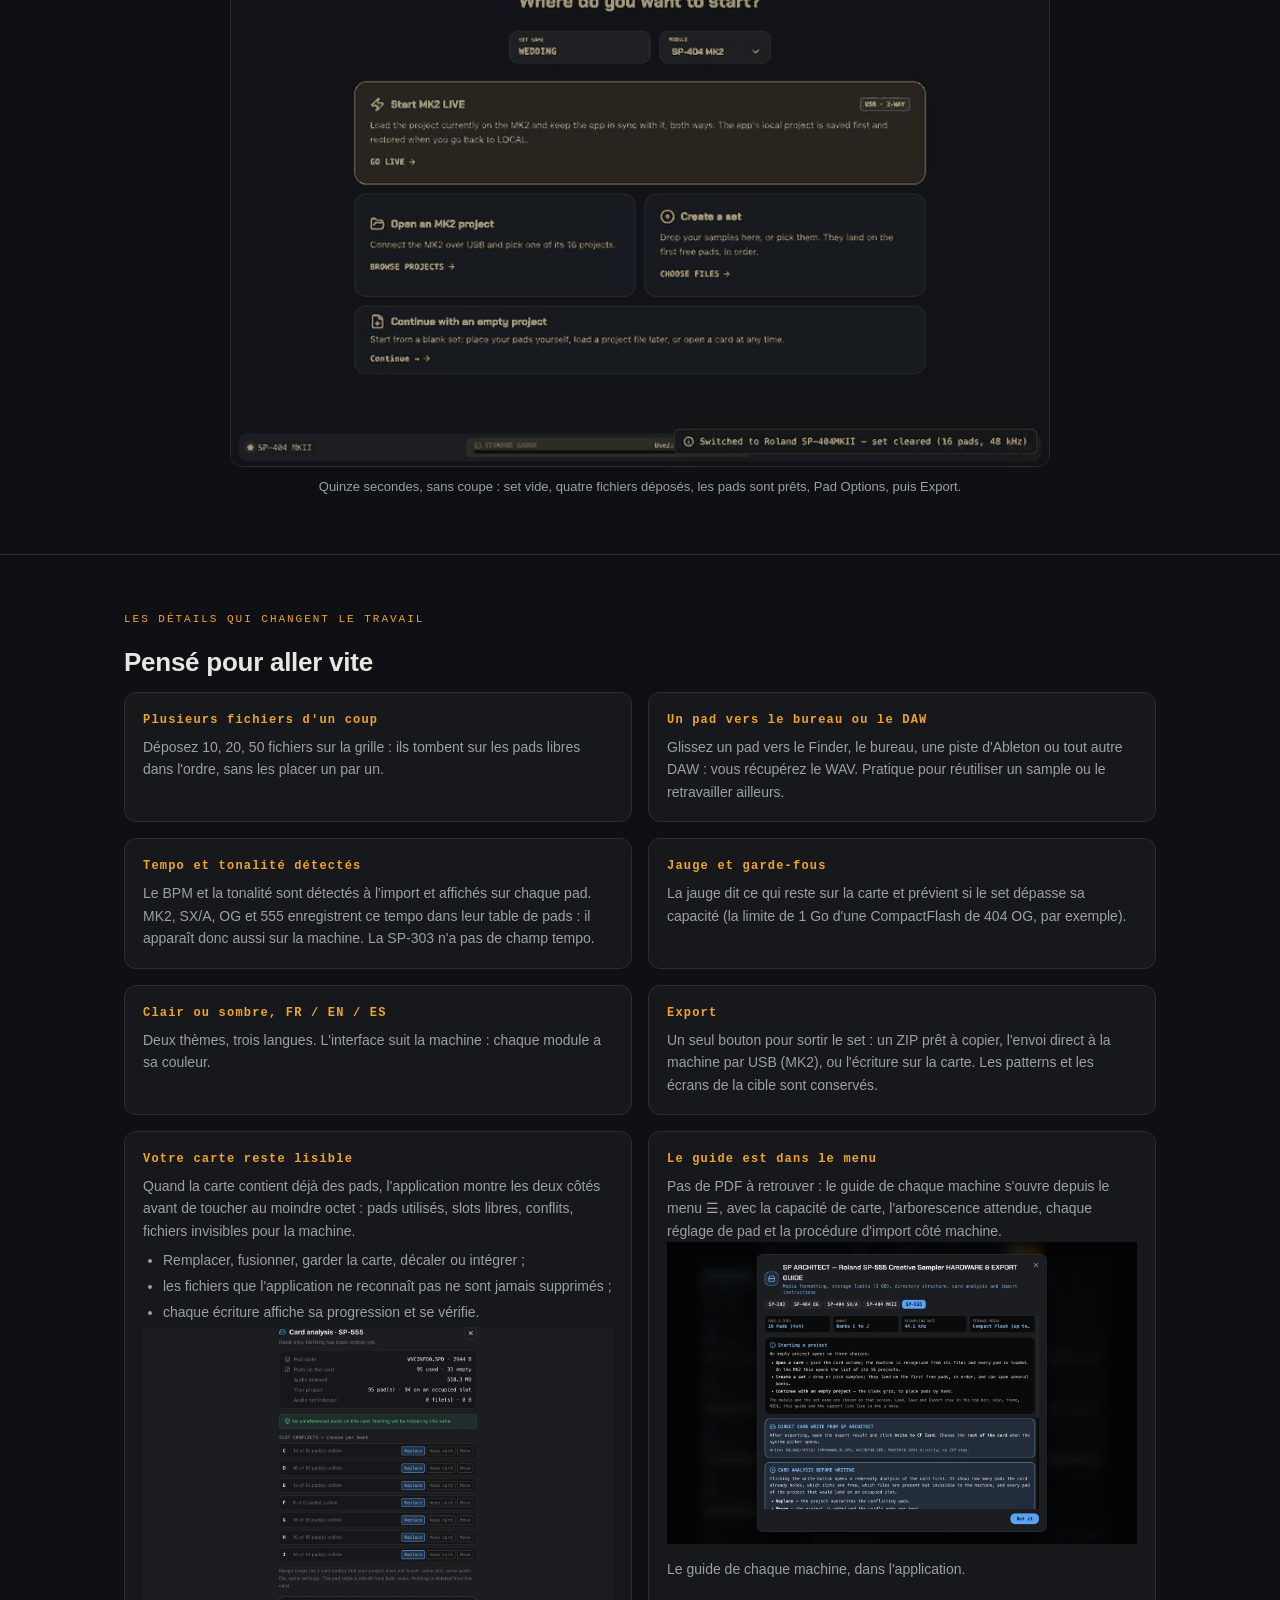
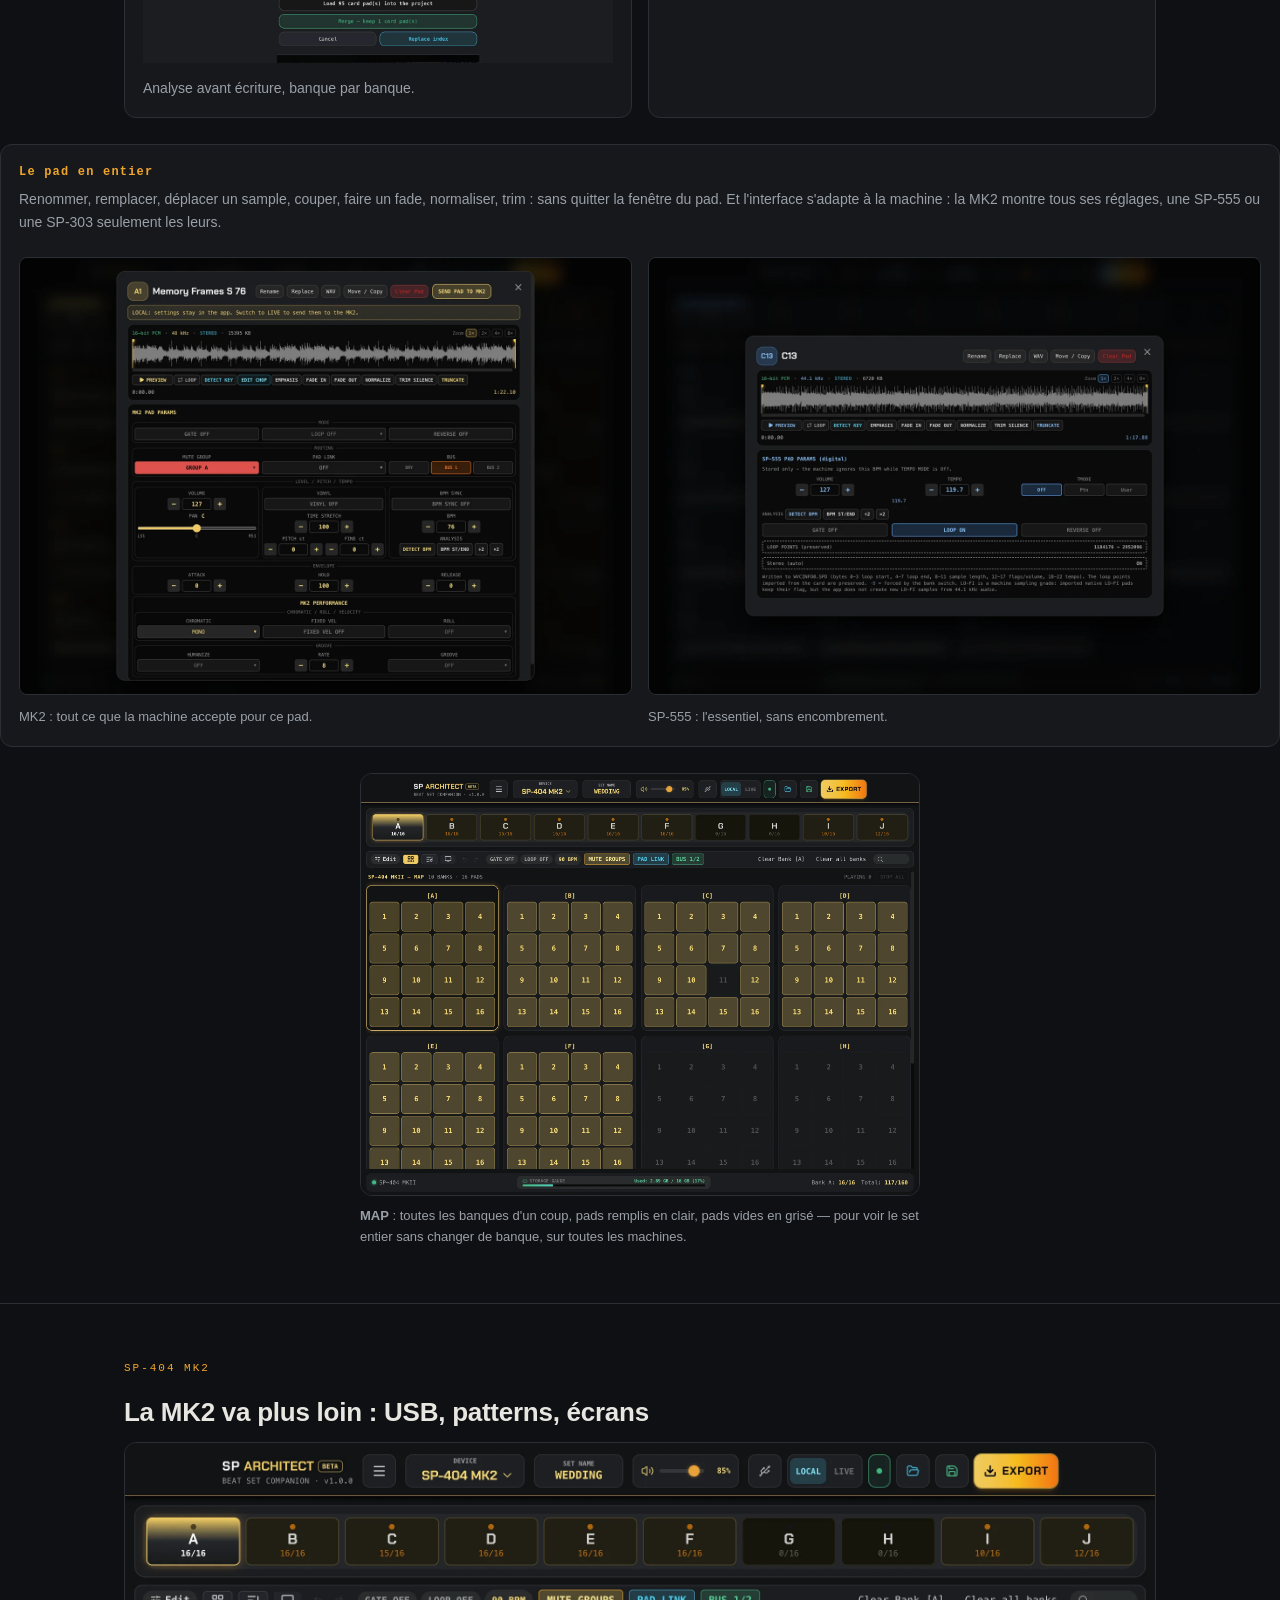
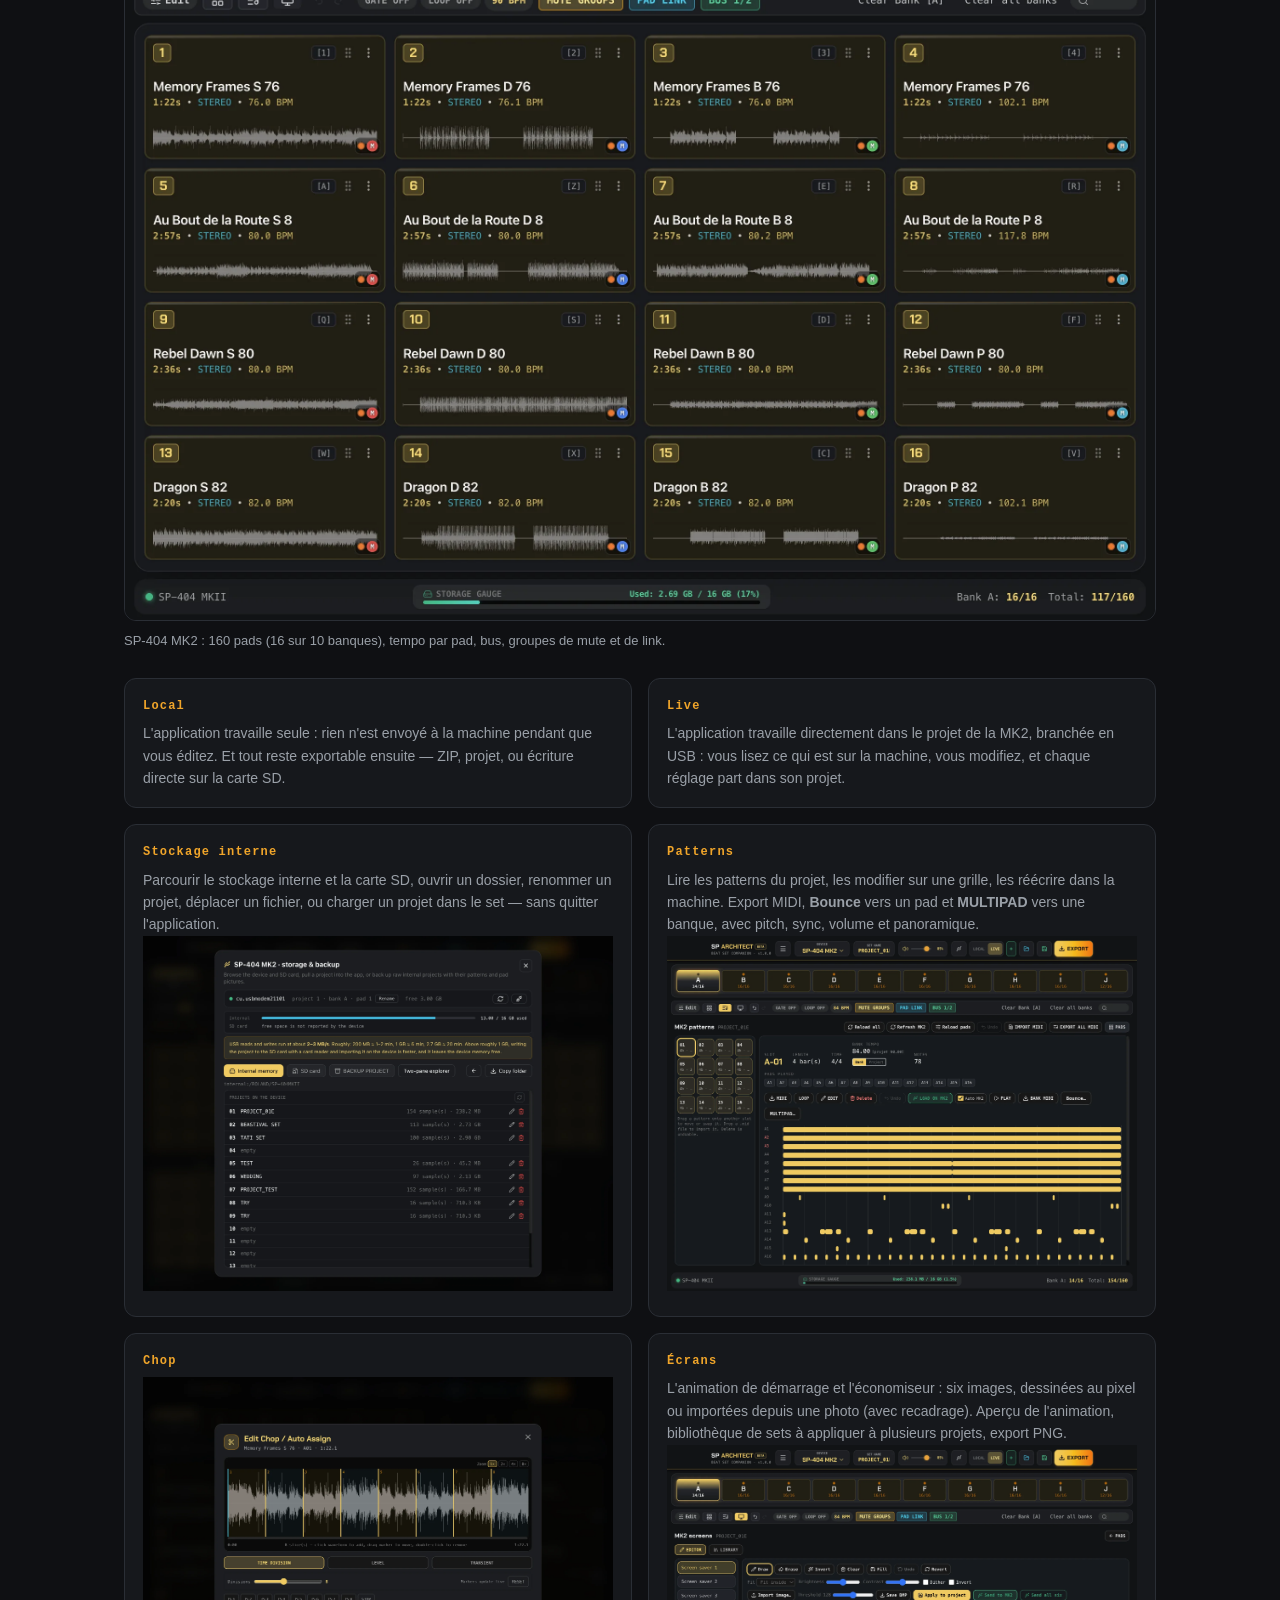
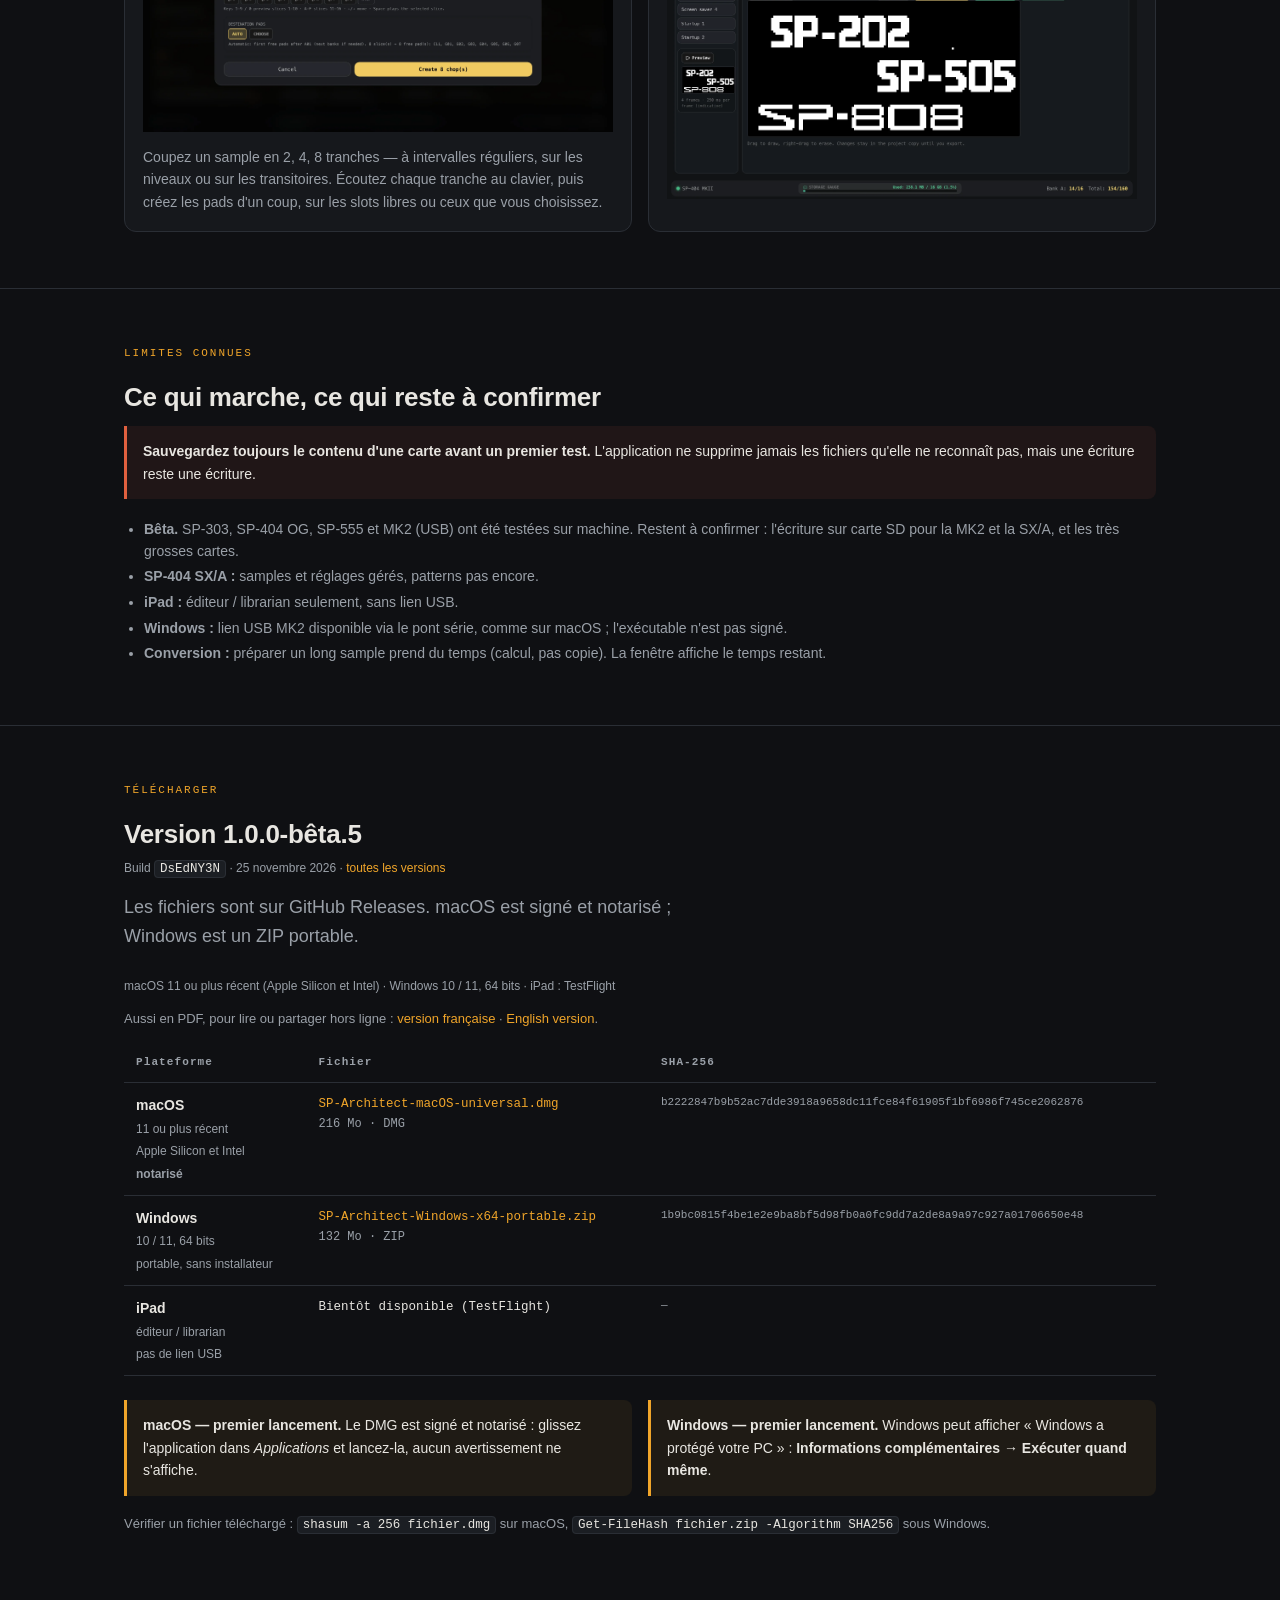
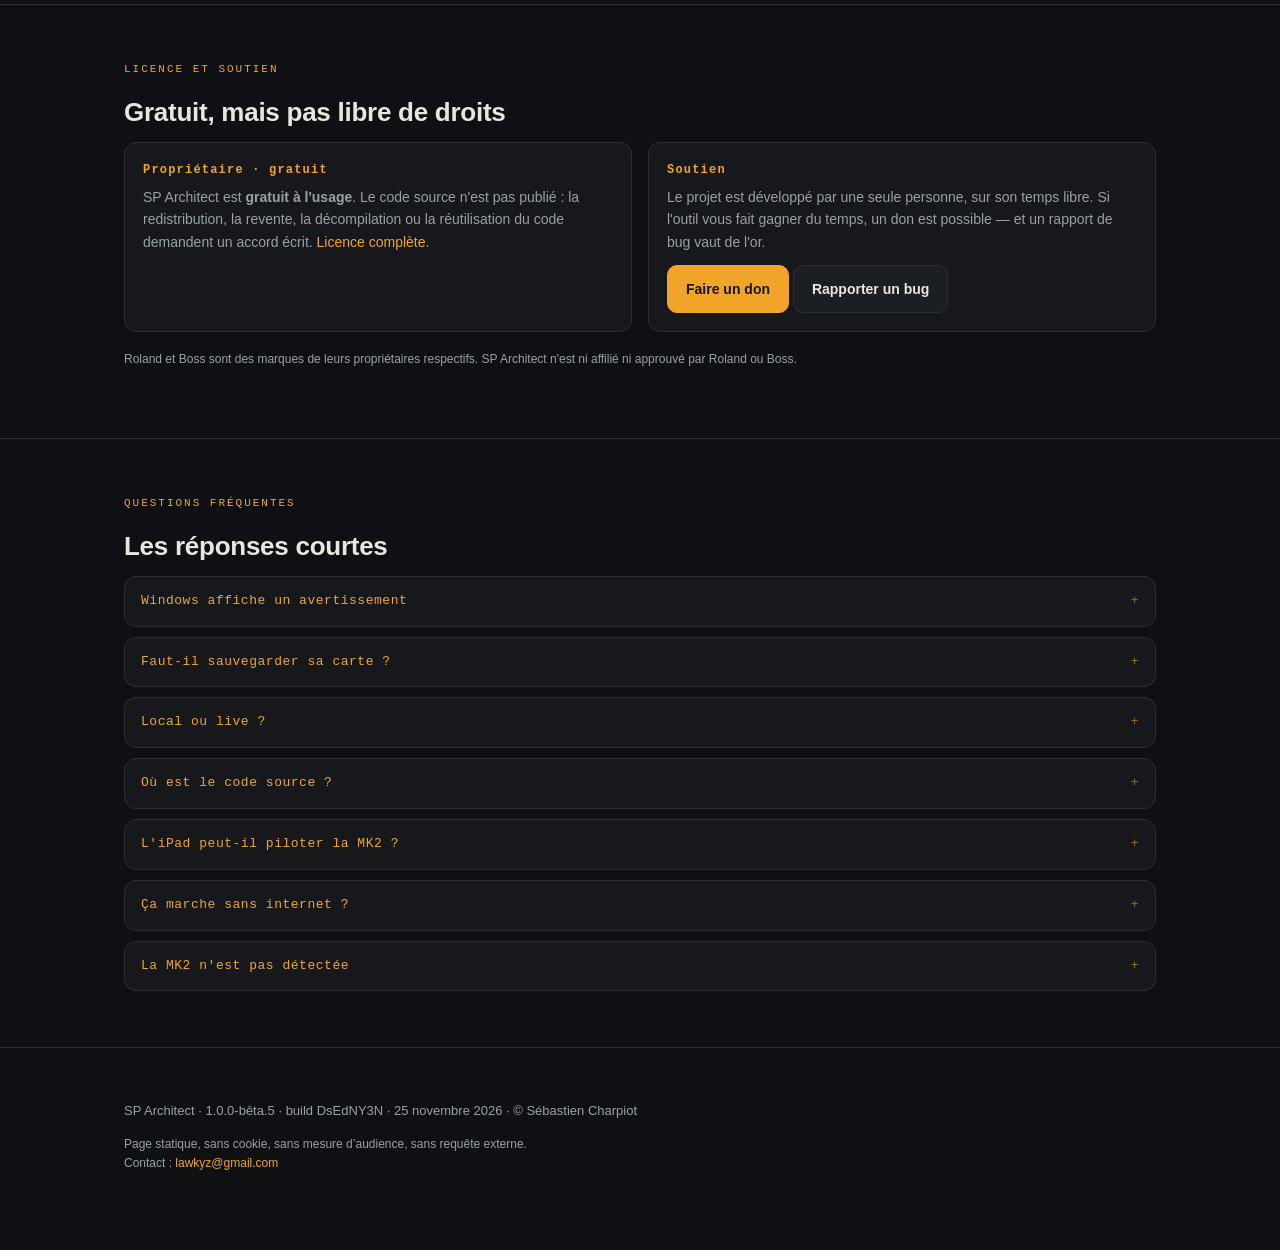
==== commit 83b1f7c7: "SP Architect — releases, docs and credits (no source)" ====
--- a/index.html
+++ b/index.html
@@ -291,13 +291,13 @@
 <section id="telecharger">
   <div class="wrap">
     <p class="kicker">TÉLÉCHARGER</p>
-    <h2>Version 1.0.0-bêta.4</h2>
-    <p class="tiny" style="margin:-4px 0 14px">Build <code>BFNwb7I6</code> · 25 novembre 2026 · <a href="https://github.com/sound-sculpture/SP-Architect-releases/releases/latest">toutes les versions</a></p>
+    <h2>Version 1.0.0-bêta.5</h2>
+    <p class="tiny" style="margin:-4px 0 14px">Build <code>DsEdNY3N</code> · 25 novembre 2026 · <a href="https://github.com/sound-sculpture/SP-Architect-releases/releases/latest">toutes les versions</a></p>
     <p class="lead">Les fichiers sont sur GitHub Releases. macOS est signé et notarisé ; Windows est un ZIP portable.</p>
     <p class="tiny">macOS 11 ou plus récent (Apple Silicon et Intel) · Windows 10 / 11, 64 bits · iPad : TestFlight</p>
     <p class="small">Aussi en PDF, pour lire ou partager hors ligne :
-      <a href="SP-Architect-beta4-FR.pdf">version française</a> ·
-      <a href="SP-Architect-beta4-EN.pdf">English version</a>.</p>
+      <a href="SP-Architect-beta5-FR.pdf">version française</a> ·
+      <a href="SP-Architect-beta5-EN.pdf">English version</a>.</p>
 
     <table>
       <thead>
@@ -306,12 +306,12 @@
       <tbody>
         <tr>
           <td><strong>macOS</strong><br><span class="tiny">11 ou plus récent<br>Apple Silicon et Intel<br><strong>notarisé</strong></span></td>
-          <td class="mono"><a href="https://github.com/sound-sculpture/SP-Architect-releases/releases/download/v1.0.0-beta.4/SP-Architect-macOS-universal.dmg">SP-Architect-macOS-universal.dmg</a><br><span class="tiny">216 Mo · DMG</span></td>
+          <td class="mono"><a href="https://github.com/sound-sculpture/SP-Architect-releases/releases/download/v1.0.0-beta.5/SP-Architect-macOS-universal.dmg">SP-Architect-macOS-universal.dmg</a><br><span class="tiny">216 Mo · DMG</span></td>
           <td class="hash">b2222847b9b52ac7dde3918a9658dc11fce84f61905f1bf6986f745ce2062876</td>
         </tr>
         <tr>
           <td><strong>Windows</strong><br><span class="tiny">10 / 11, 64 bits<br>portable, sans installateur</span></td>
-          <td class="mono"><a href="https://github.com/sound-sculpture/SP-Architect-releases/releases/download/v1.0.0-beta.4/SP-Architect-Windows-x64-portable.zip">SP-Architect-Windows-x64-portable.zip</a><br><span class="tiny">132 Mo · ZIP</span></td>
+          <td class="mono"><a href="https://github.com/sound-sculpture/SP-Architect-releases/releases/download/v1.0.0-beta.5/SP-Architect-Windows-x64-portable.zip">SP-Architect-Windows-x64-portable.zip</a><br><span class="tiny">132 Mo · ZIP</span></td>
           <td class="hash">1b9bc0815f4be1e2e9ba8bf5d98fb0a0fc9dd7a2de8a9a97c927a01706650e48</td>
         </tr>
         <tr>
@@ -417,7 +417,7 @@
 
 <footer>
   <div class="wrap">
-    <p>SP Architect · 1.0.0-bêta.4 · build BFNwb7I6 · 25 novembre 2026 · © Sébastien Charpiot</p>
+    <p>SP Architect · 1.0.0-bêta.5 · build DsEdNY3N · 25 novembre 2026 · © Sébastien Charpiot</p>
     <p class="tiny">Page statique, sans cookie, sans mesure d’audience, sans requête externe.<br>Contact : <a href="mailto:lawkyz@gmail.com">lawkyz@gmail.com</a></p>
   </div>
 </footer>
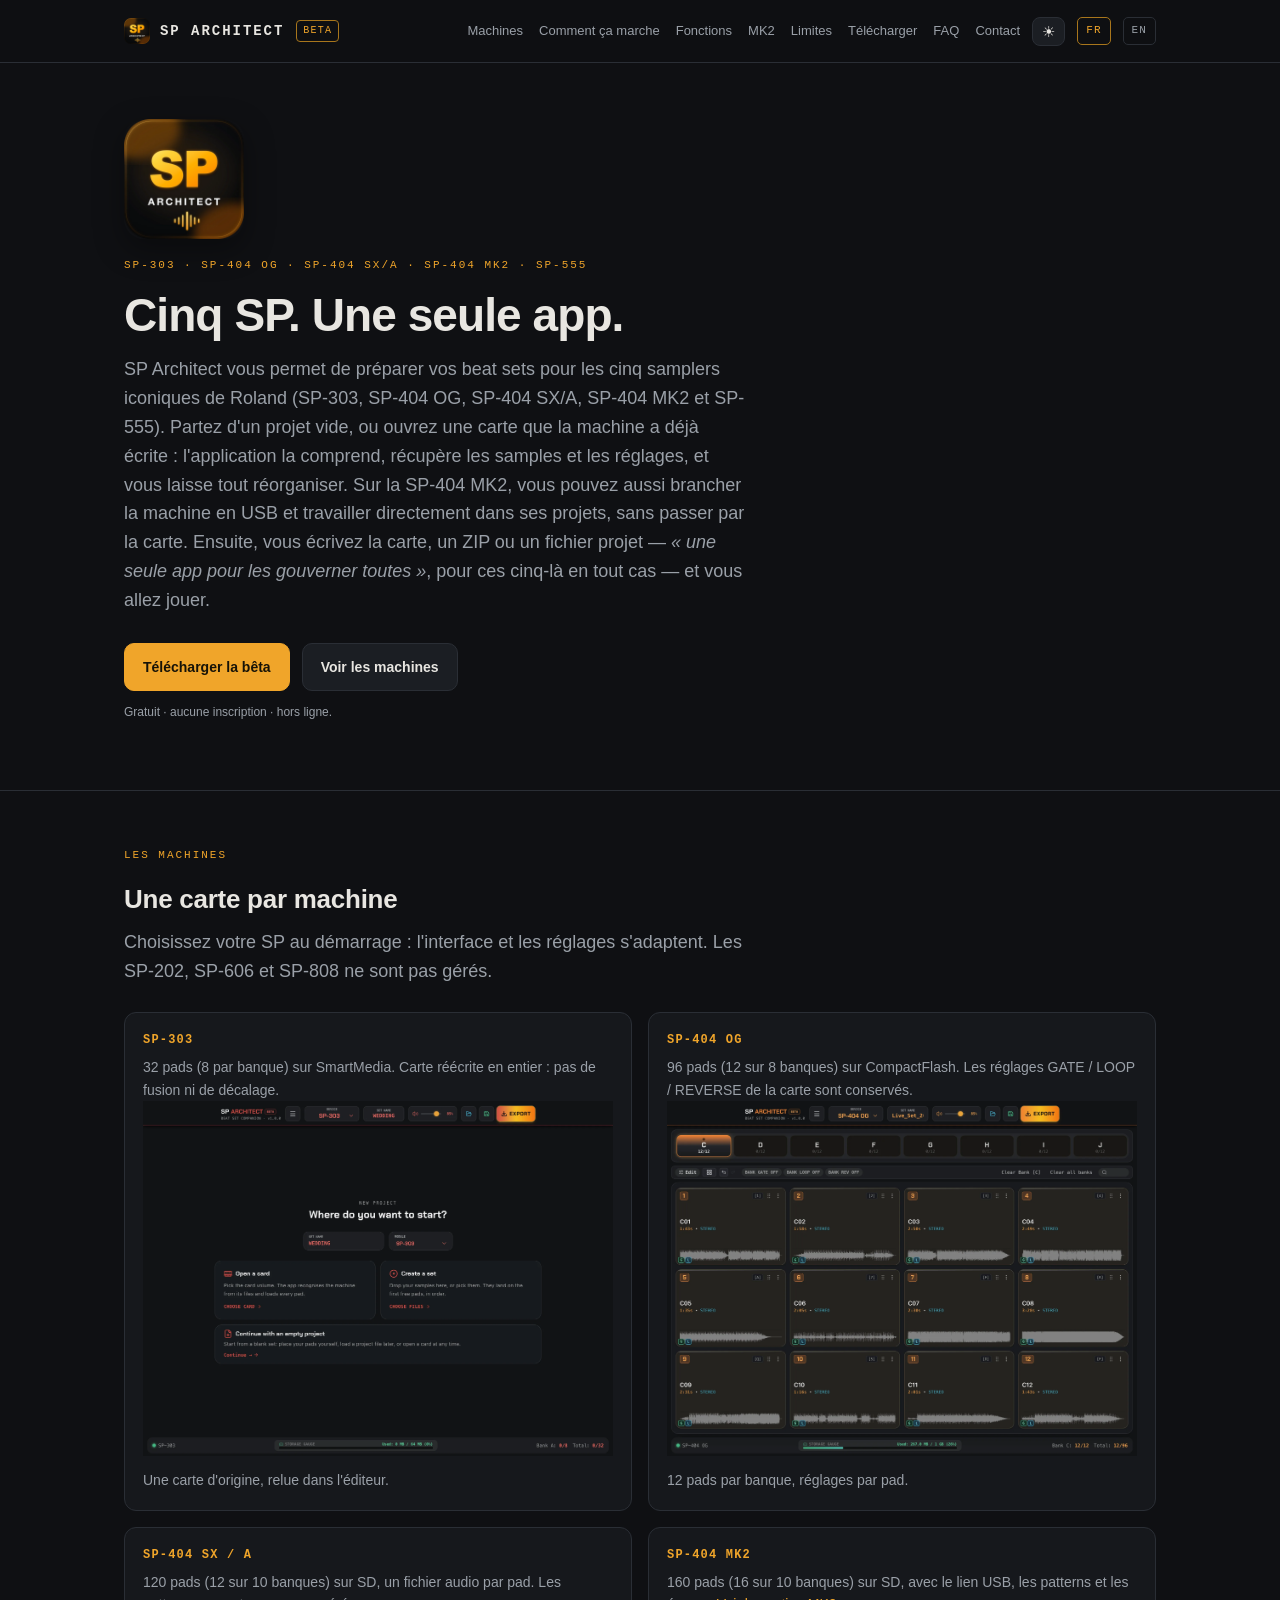
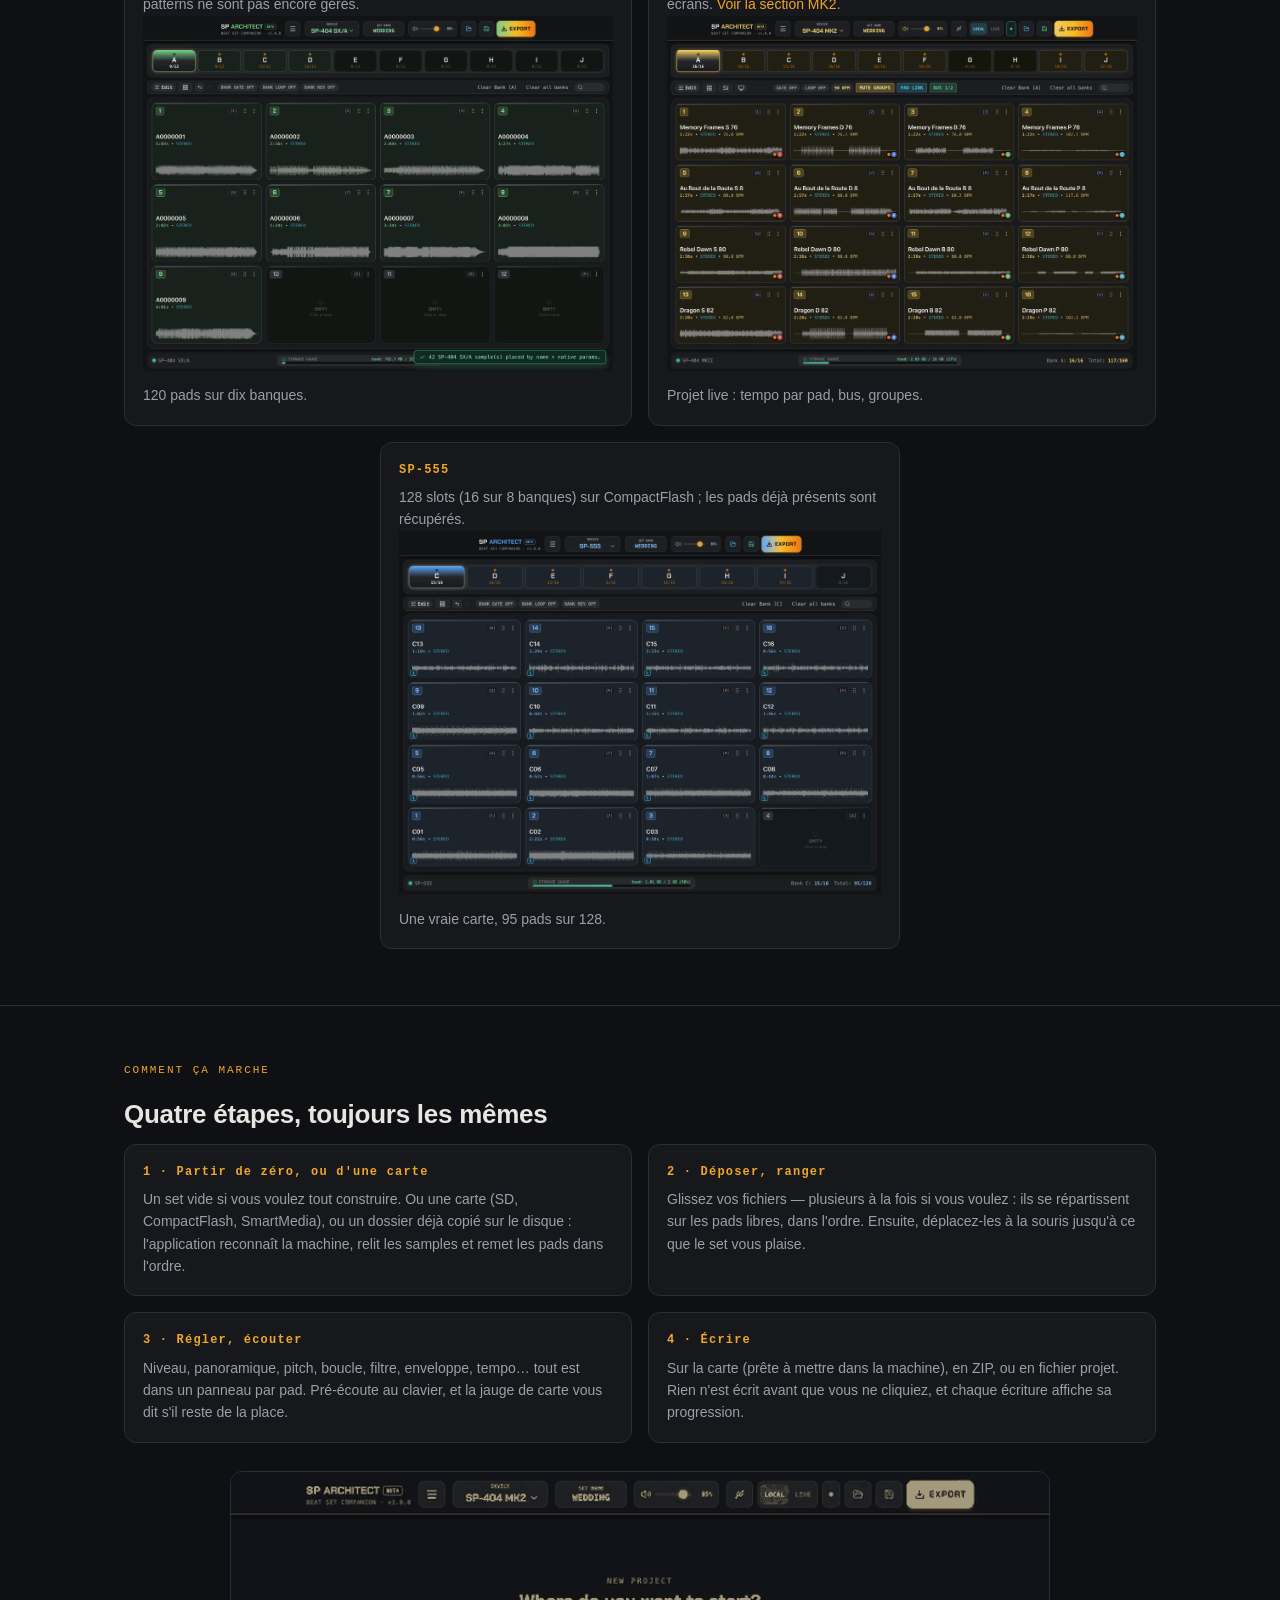
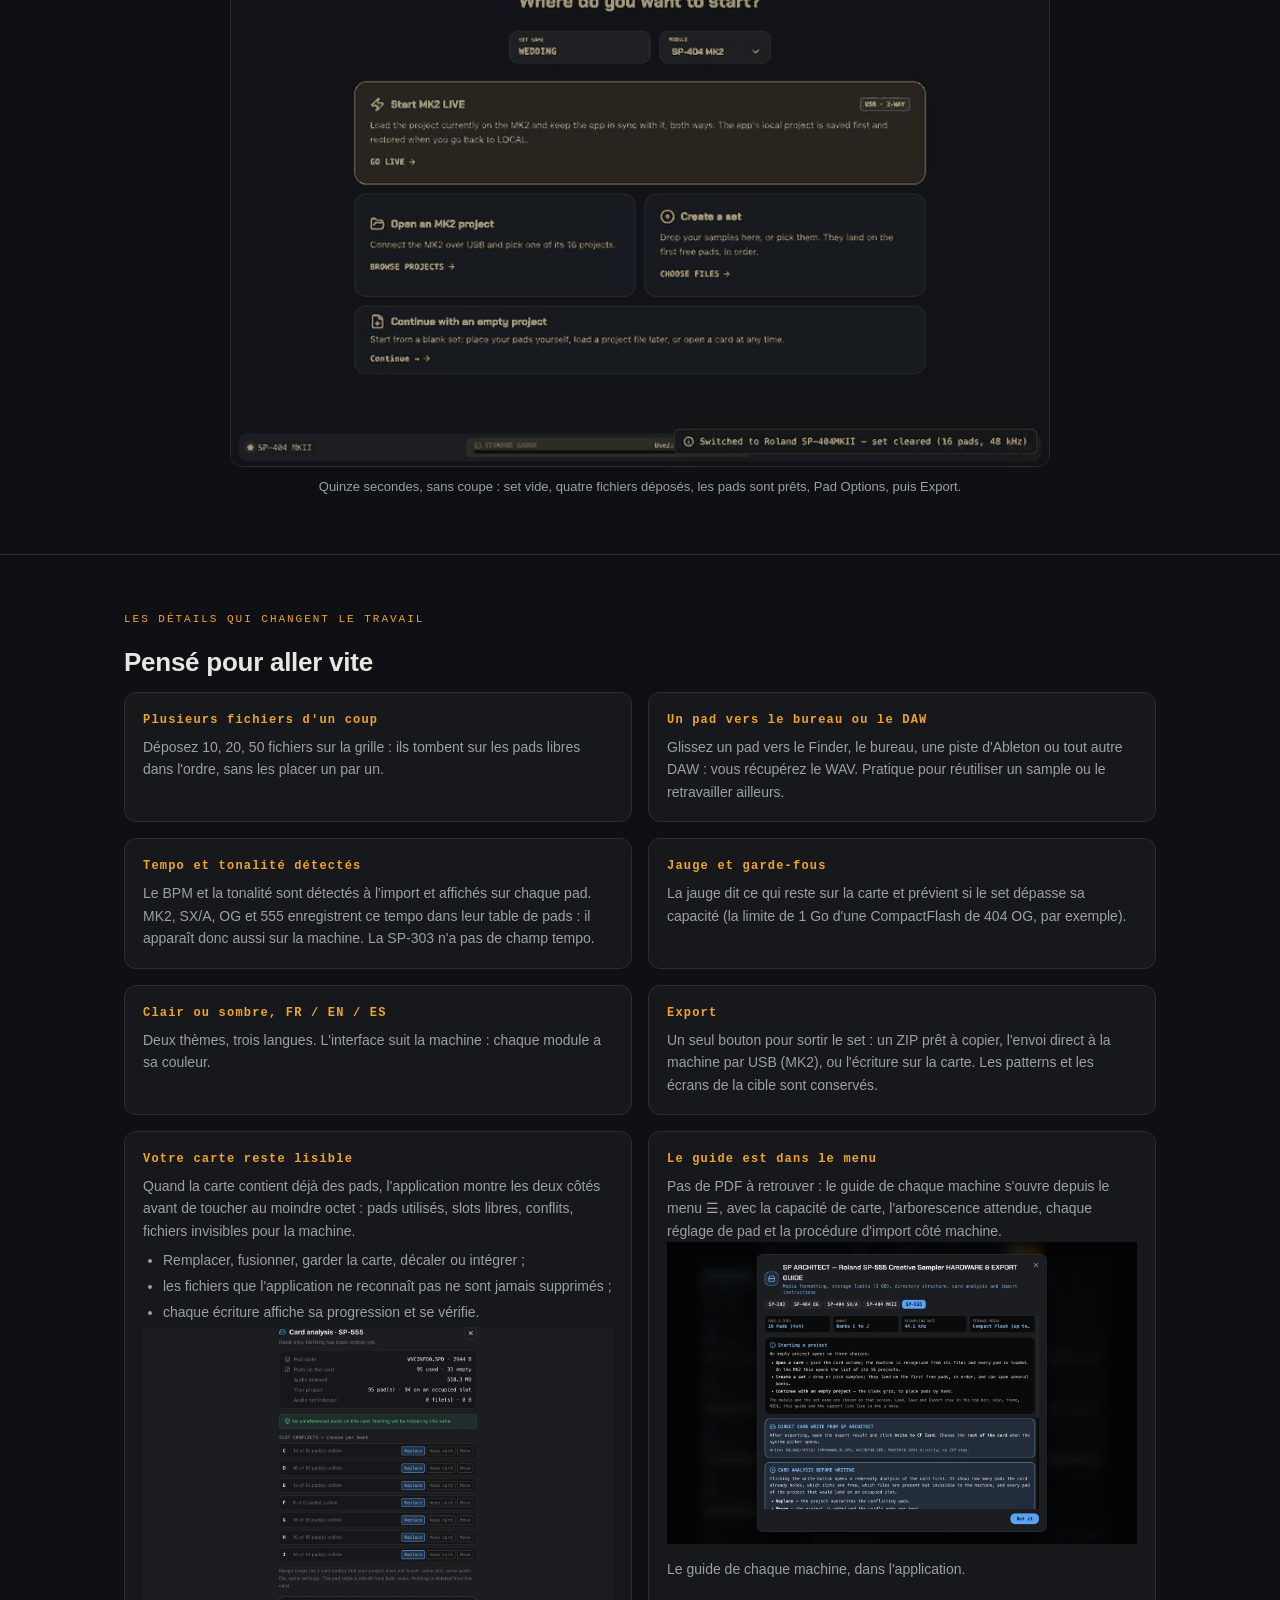
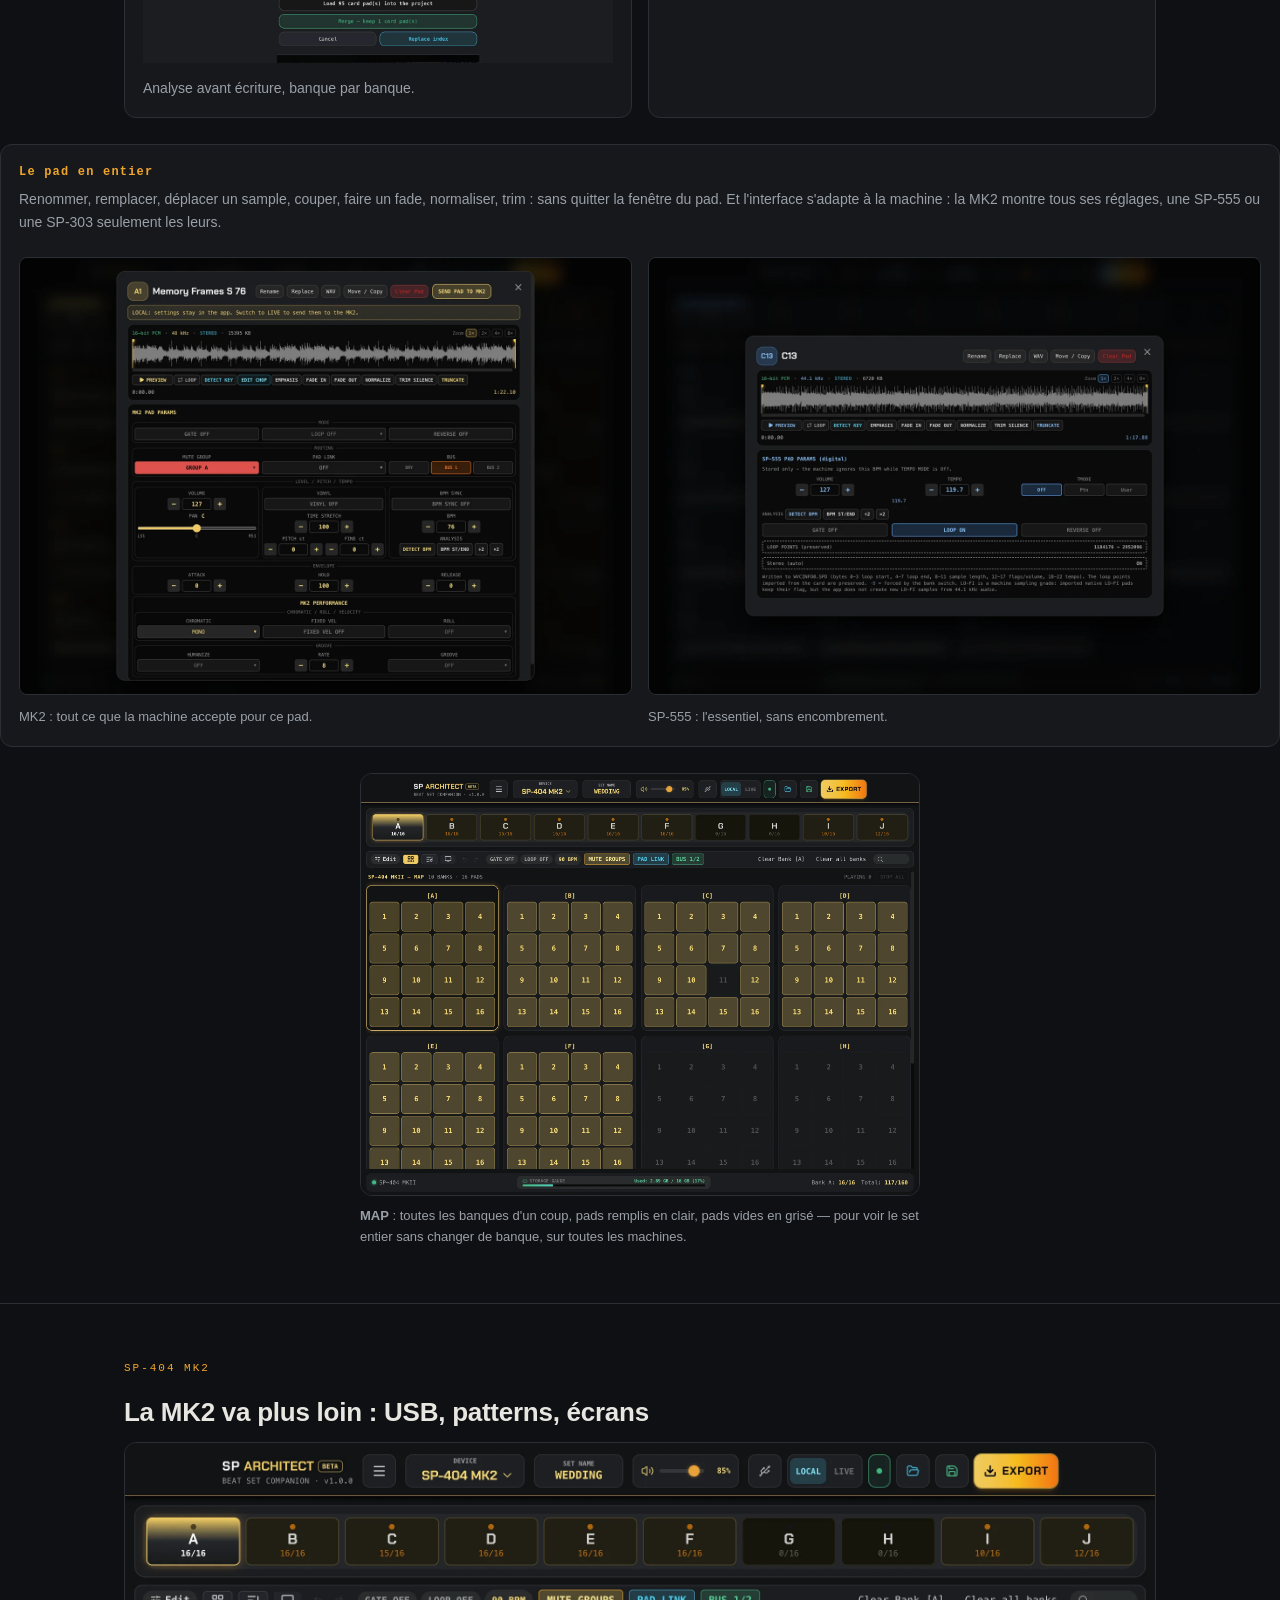
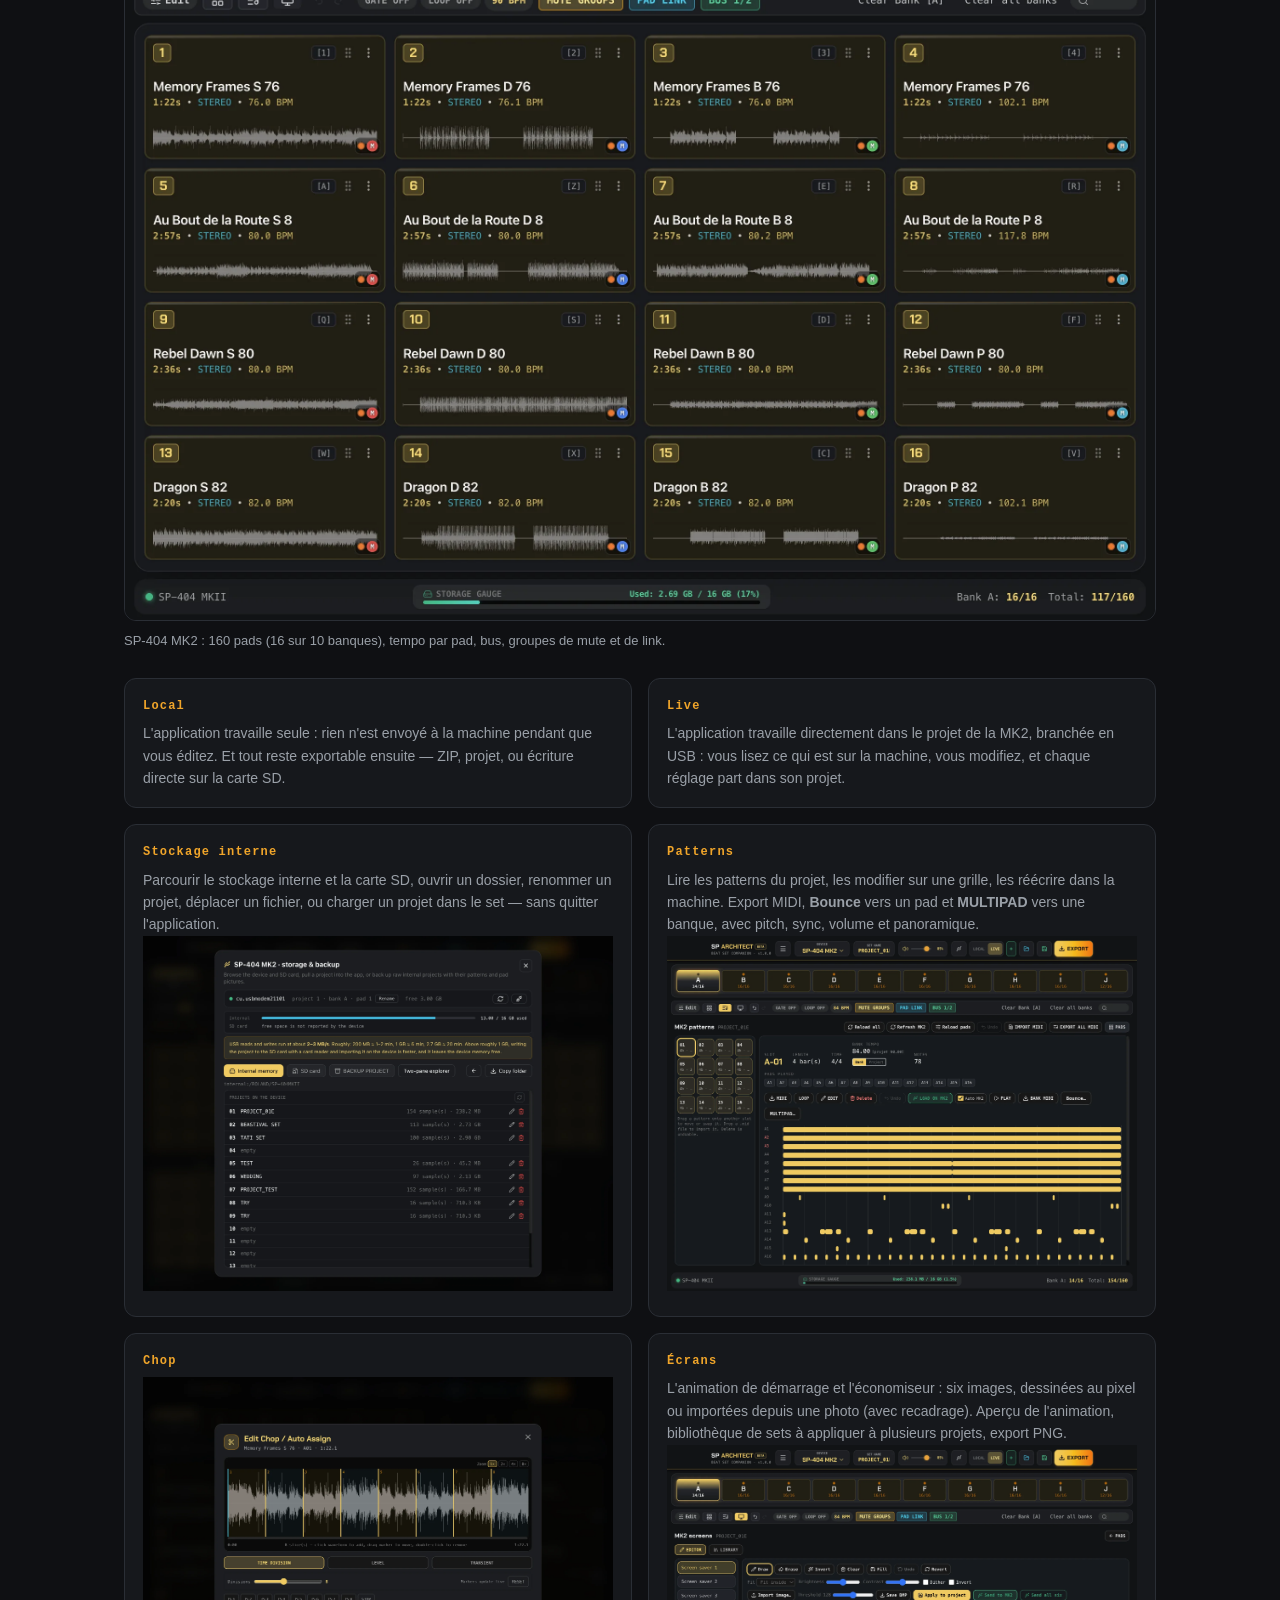
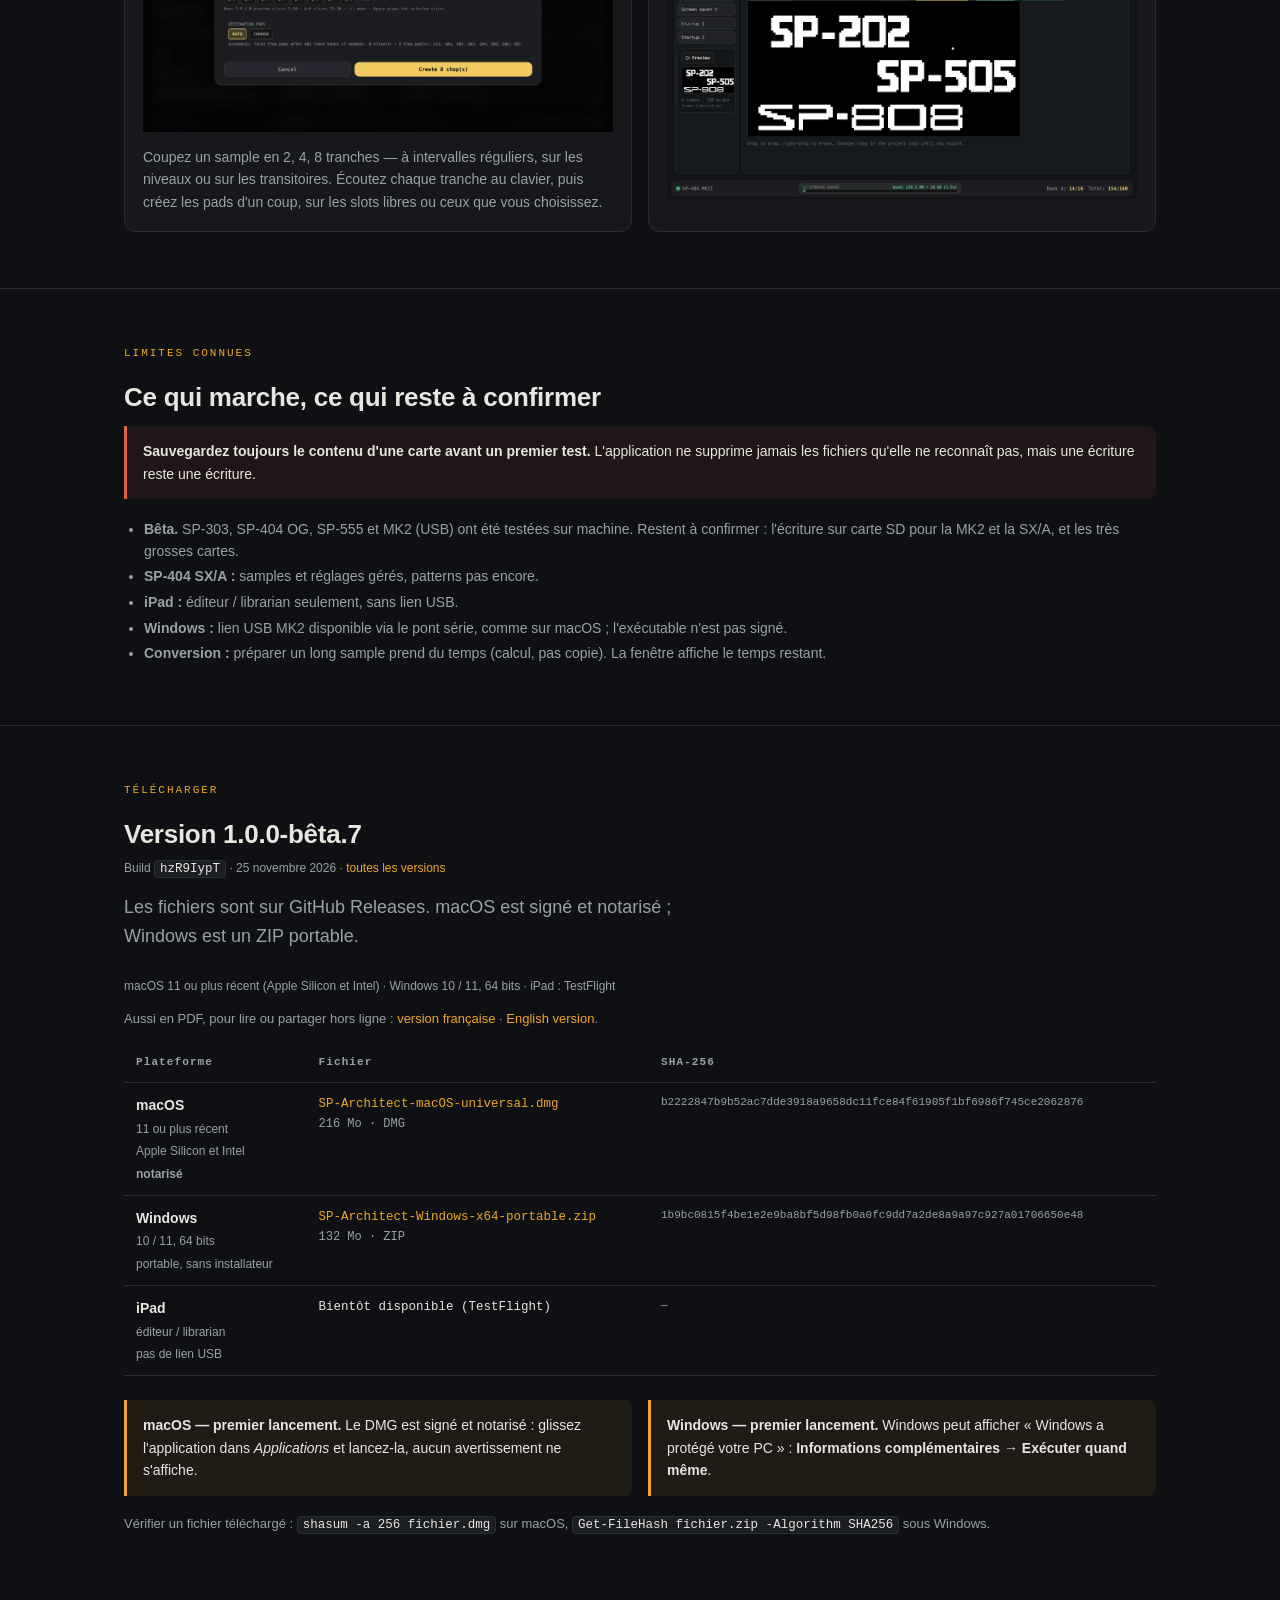
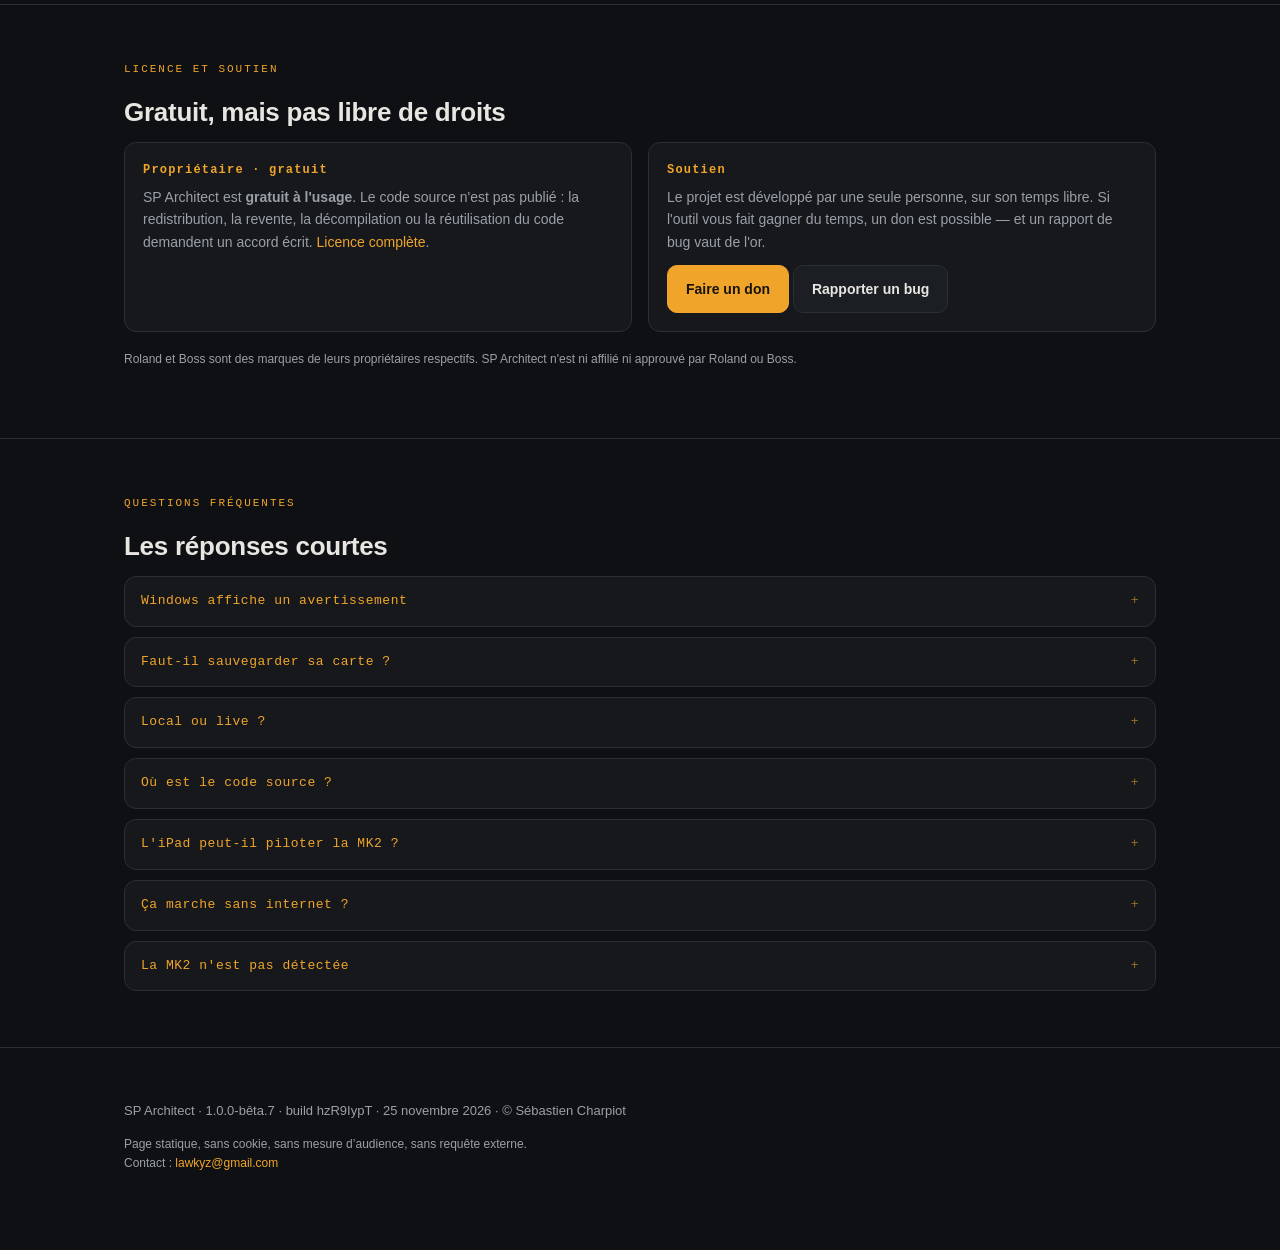
==== commit 5cfbf53a: "SP Architect — releases, docs and credits (no source)" ====
--- a/index.html
+++ b/index.html
@@ -291,13 +291,13 @@
 <section id="telecharger">
   <div class="wrap">
     <p class="kicker">TÉLÉCHARGER</p>
-    <h2>Version 1.0.0-bêta.5</h2>
-    <p class="tiny" style="margin:-4px 0 14px">Build <code>DsEdNY3N</code> · 25 novembre 2026 · <a href="https://github.com/sound-sculpture/SP-Architect-releases/releases/latest">toutes les versions</a></p>
+    <h2>Version 1.0.0-bêta.7</h2>
+    <p class="tiny" style="margin:-4px 0 14px">Build <code>hzR9IypT</code> · 25 novembre 2026 · <a href="https://github.com/sound-sculpture/SP-Architect-releases/releases/latest">toutes les versions</a></p>
     <p class="lead">Les fichiers sont sur GitHub Releases. macOS est signé et notarisé ; Windows est un ZIP portable.</p>
     <p class="tiny">macOS 11 ou plus récent (Apple Silicon et Intel) · Windows 10 / 11, 64 bits · iPad : TestFlight</p>
     <p class="small">Aussi en PDF, pour lire ou partager hors ligne :
-      <a href="SP-Architect-beta5-FR.pdf">version française</a> ·
-      <a href="SP-Architect-beta5-EN.pdf">English version</a>.</p>
+      <a href="SP-Architect-beta7-FR.pdf">version française</a> ·
+      <a href="SP-Architect-beta7-EN.pdf">English version</a>.</p>
 
     <table>
       <thead>
@@ -306,12 +306,12 @@
       <tbody>
         <tr>
           <td><strong>macOS</strong><br><span class="tiny">11 ou plus récent<br>Apple Silicon et Intel<br><strong>notarisé</strong></span></td>
-          <td class="mono"><a href="https://github.com/sound-sculpture/SP-Architect-releases/releases/download/v1.0.0-beta.5/SP-Architect-macOS-universal.dmg">SP-Architect-macOS-universal.dmg</a><br><span class="tiny">216 Mo · DMG</span></td>
+          <td class="mono"><a href="https://github.com/sound-sculpture/SP-Architect-releases/releases/download/v1.0.0-beta.7/SP-Architect-macOS-universal.dmg">SP-Architect-macOS-universal.dmg</a><br><span class="tiny">216 Mo · DMG</span></td>
           <td class="hash">b2222847b9b52ac7dde3918a9658dc11fce84f61905f1bf6986f745ce2062876</td>
         </tr>
         <tr>
           <td><strong>Windows</strong><br><span class="tiny">10 / 11, 64 bits<br>portable, sans installateur</span></td>
-          <td class="mono"><a href="https://github.com/sound-sculpture/SP-Architect-releases/releases/download/v1.0.0-beta.5/SP-Architect-Windows-x64-portable.zip">SP-Architect-Windows-x64-portable.zip</a><br><span class="tiny">132 Mo · ZIP</span></td>
+          <td class="mono"><a href="https://github.com/sound-sculpture/SP-Architect-releases/releases/download/v1.0.0-beta.7/SP-Architect-Windows-x64-portable.zip">SP-Architect-Windows-x64-portable.zip</a><br><span class="tiny">132 Mo · ZIP</span></td>
           <td class="hash">1b9bc0815f4be1e2e9ba8bf5d98fb0a0fc9dd7a2de8a9a97c927a01706650e48</td>
         </tr>
         <tr>
@@ -417,7 +417,7 @@
 
 <footer>
   <div class="wrap">
-    <p>SP Architect · 1.0.0-bêta.5 · build DsEdNY3N · 25 novembre 2026 · © Sébastien Charpiot</p>
+    <p>SP Architect · 1.0.0-bêta.7 · build hzR9IypT · 25 novembre 2026 · © Sébastien Charpiot</p>
     <p class="tiny">Page statique, sans cookie, sans mesure d’audience, sans requête externe.<br>Contact : <a href="mailto:lawkyz@gmail.com">lawkyz@gmail.com</a></p>
   </div>
 </footer>
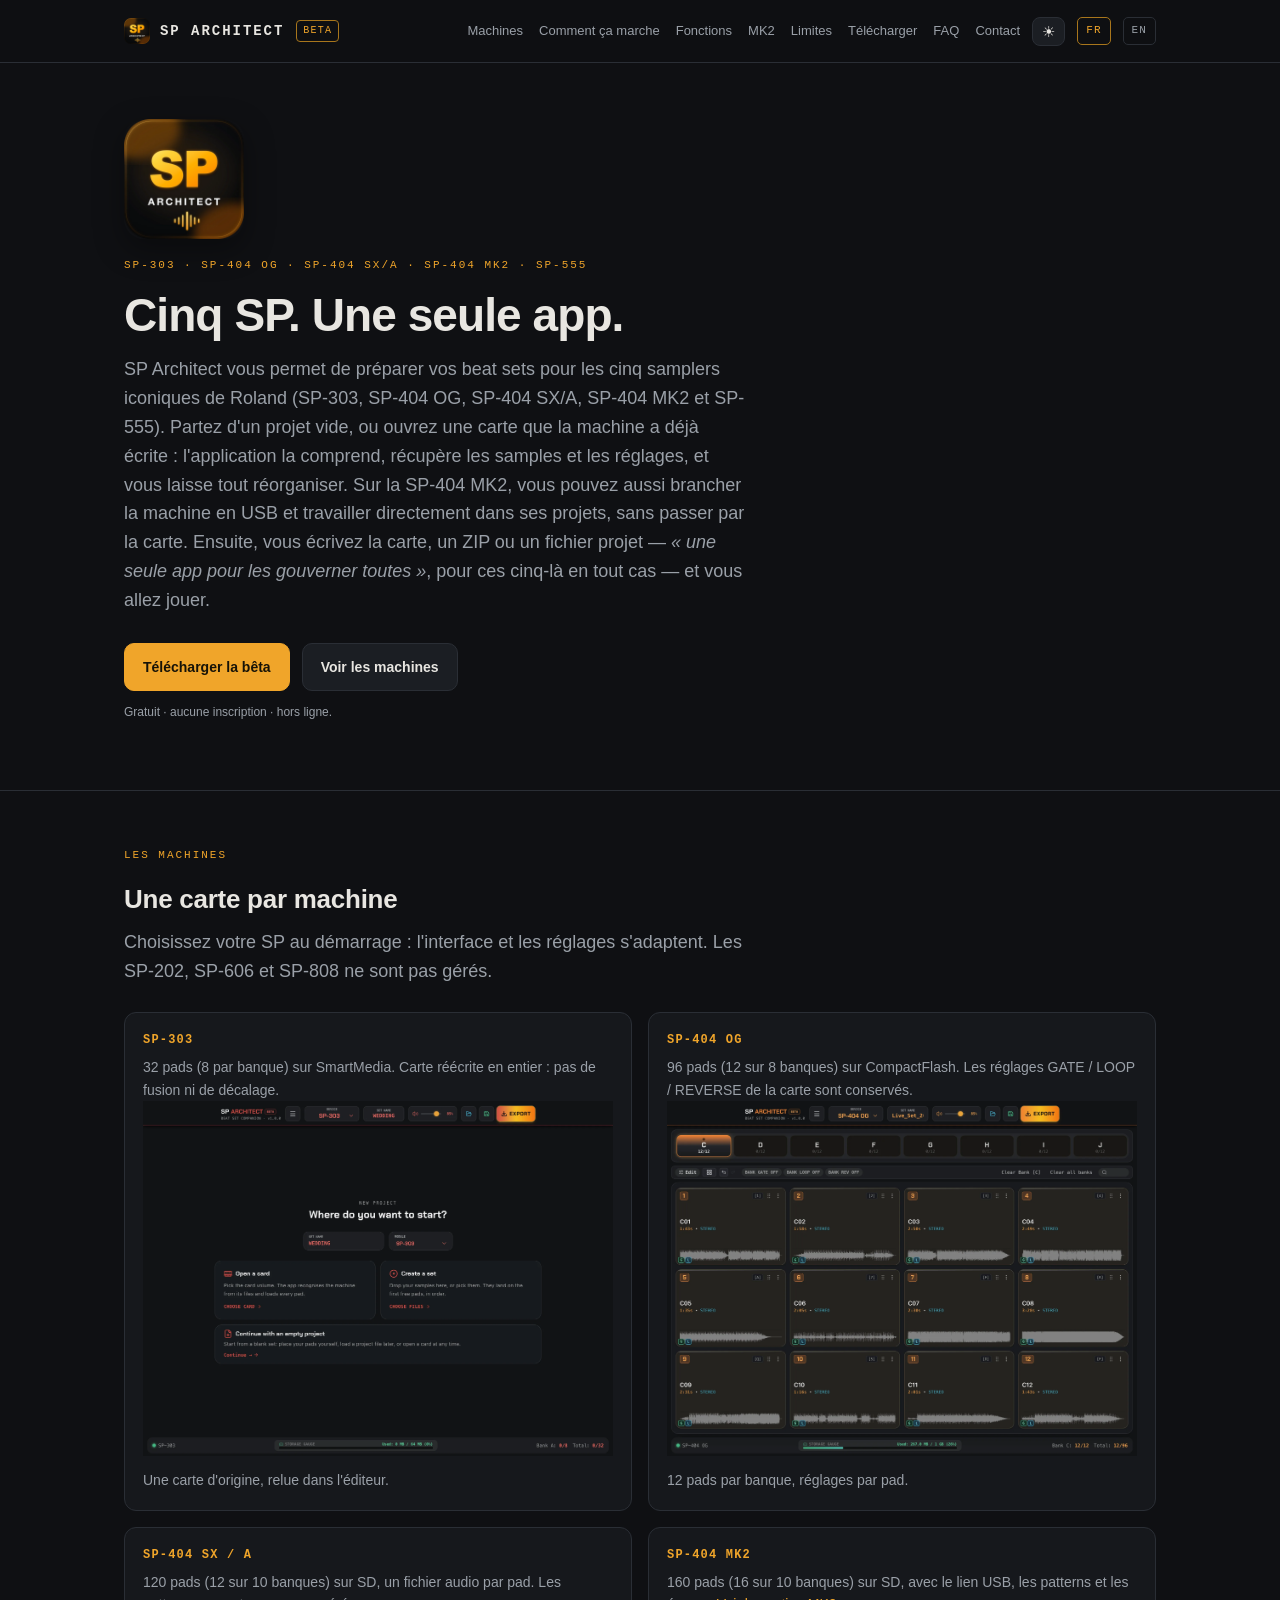
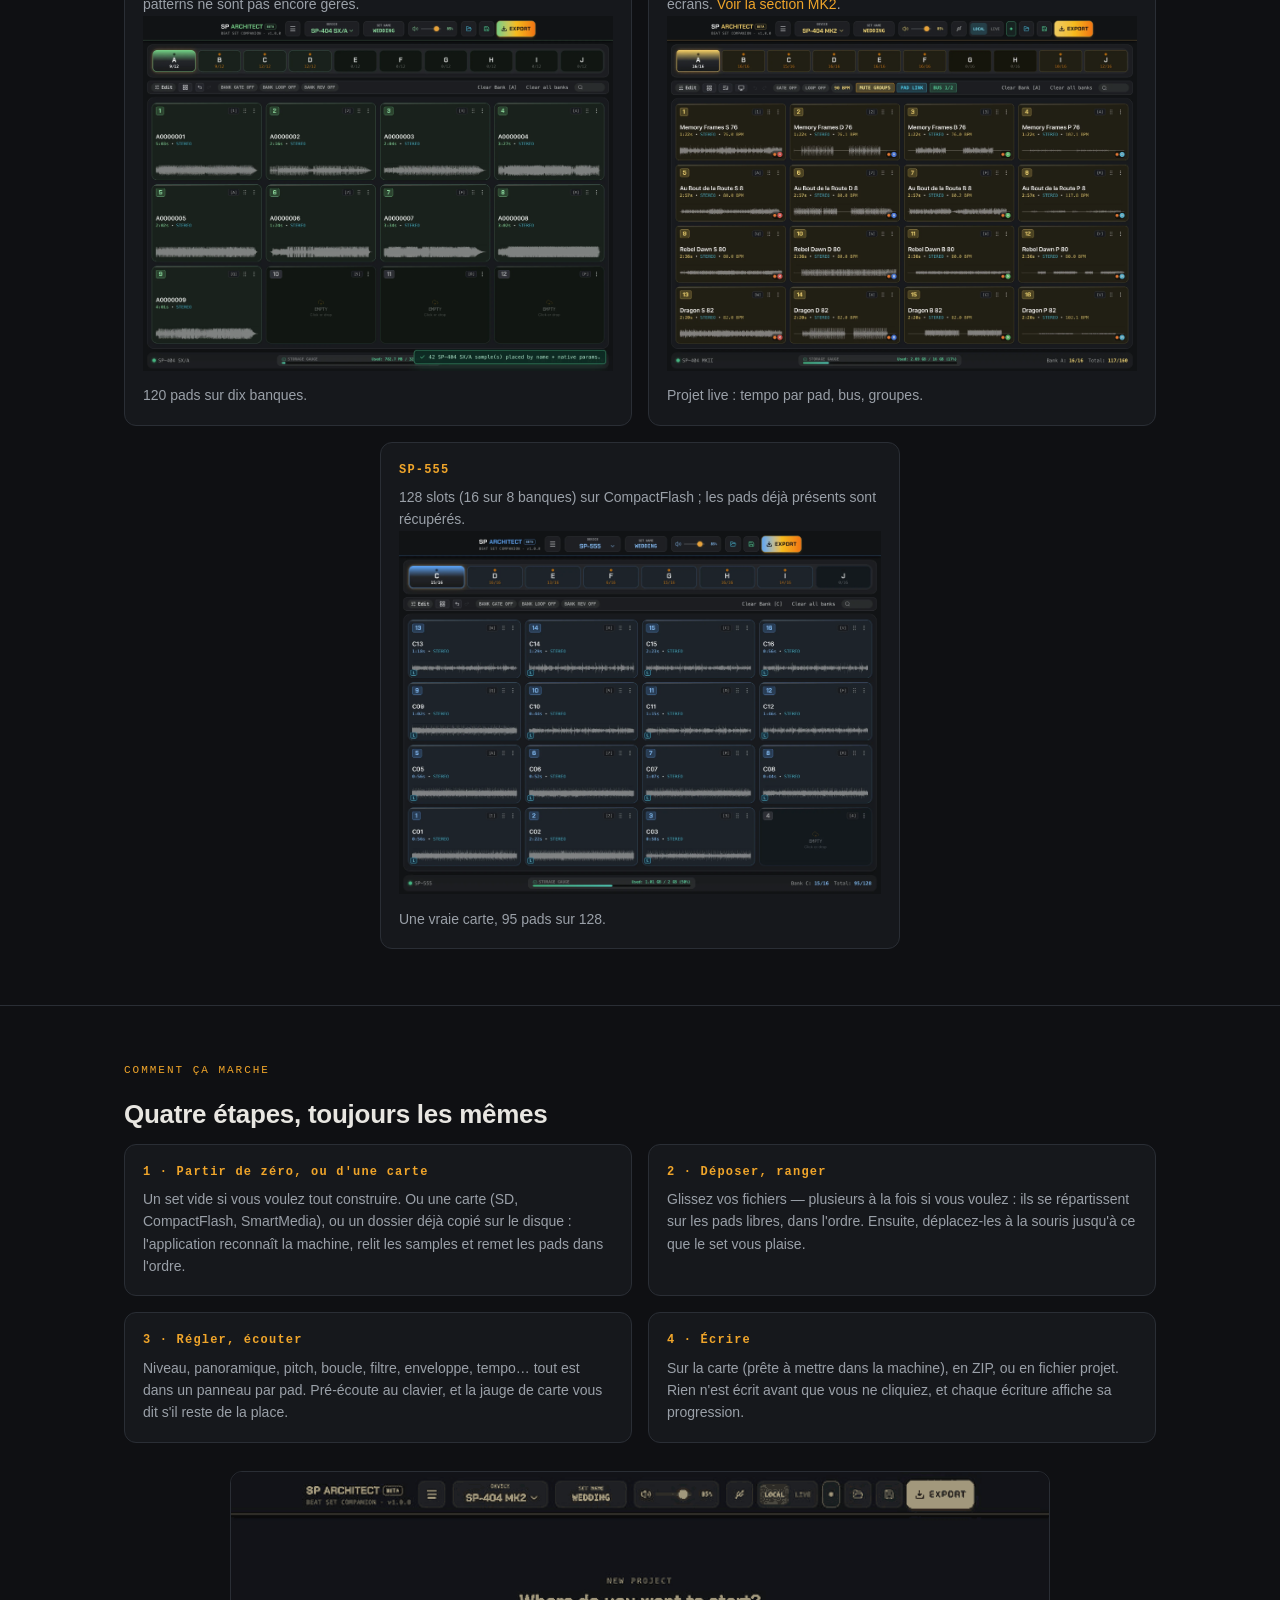
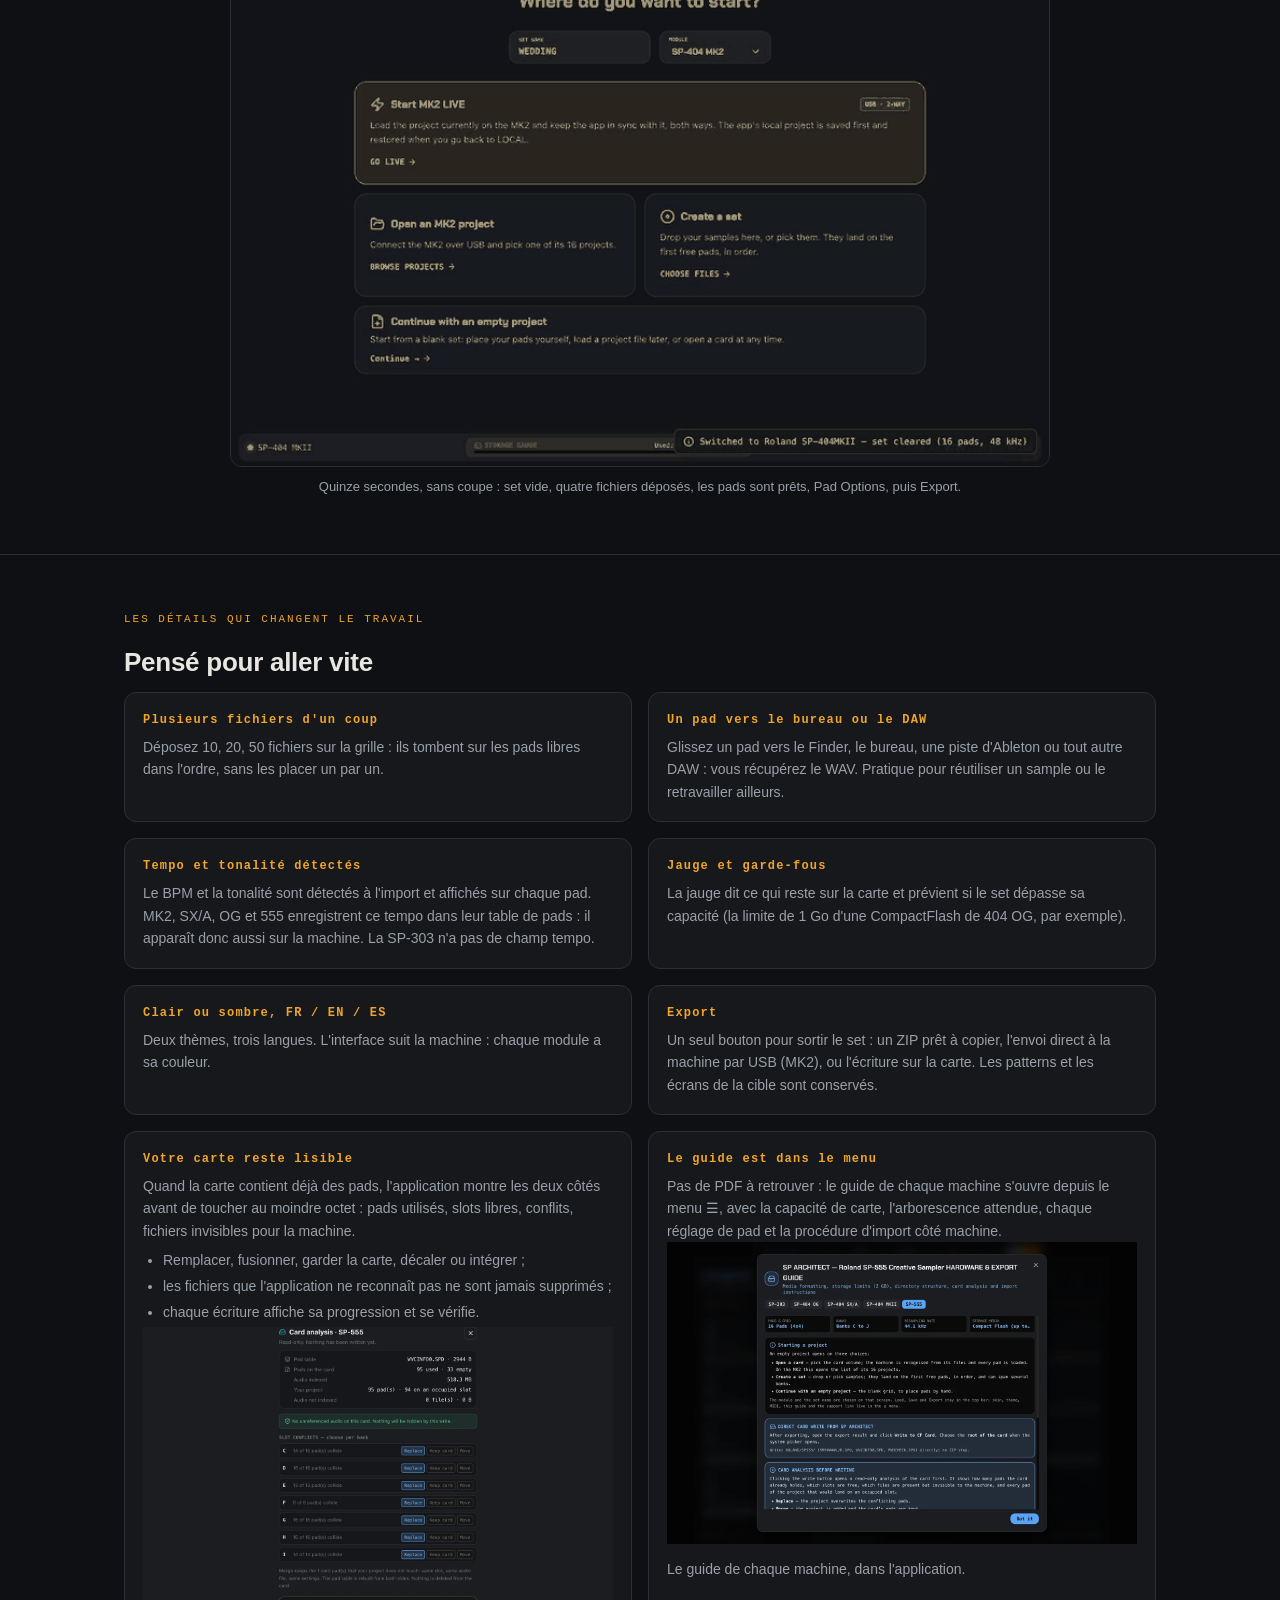
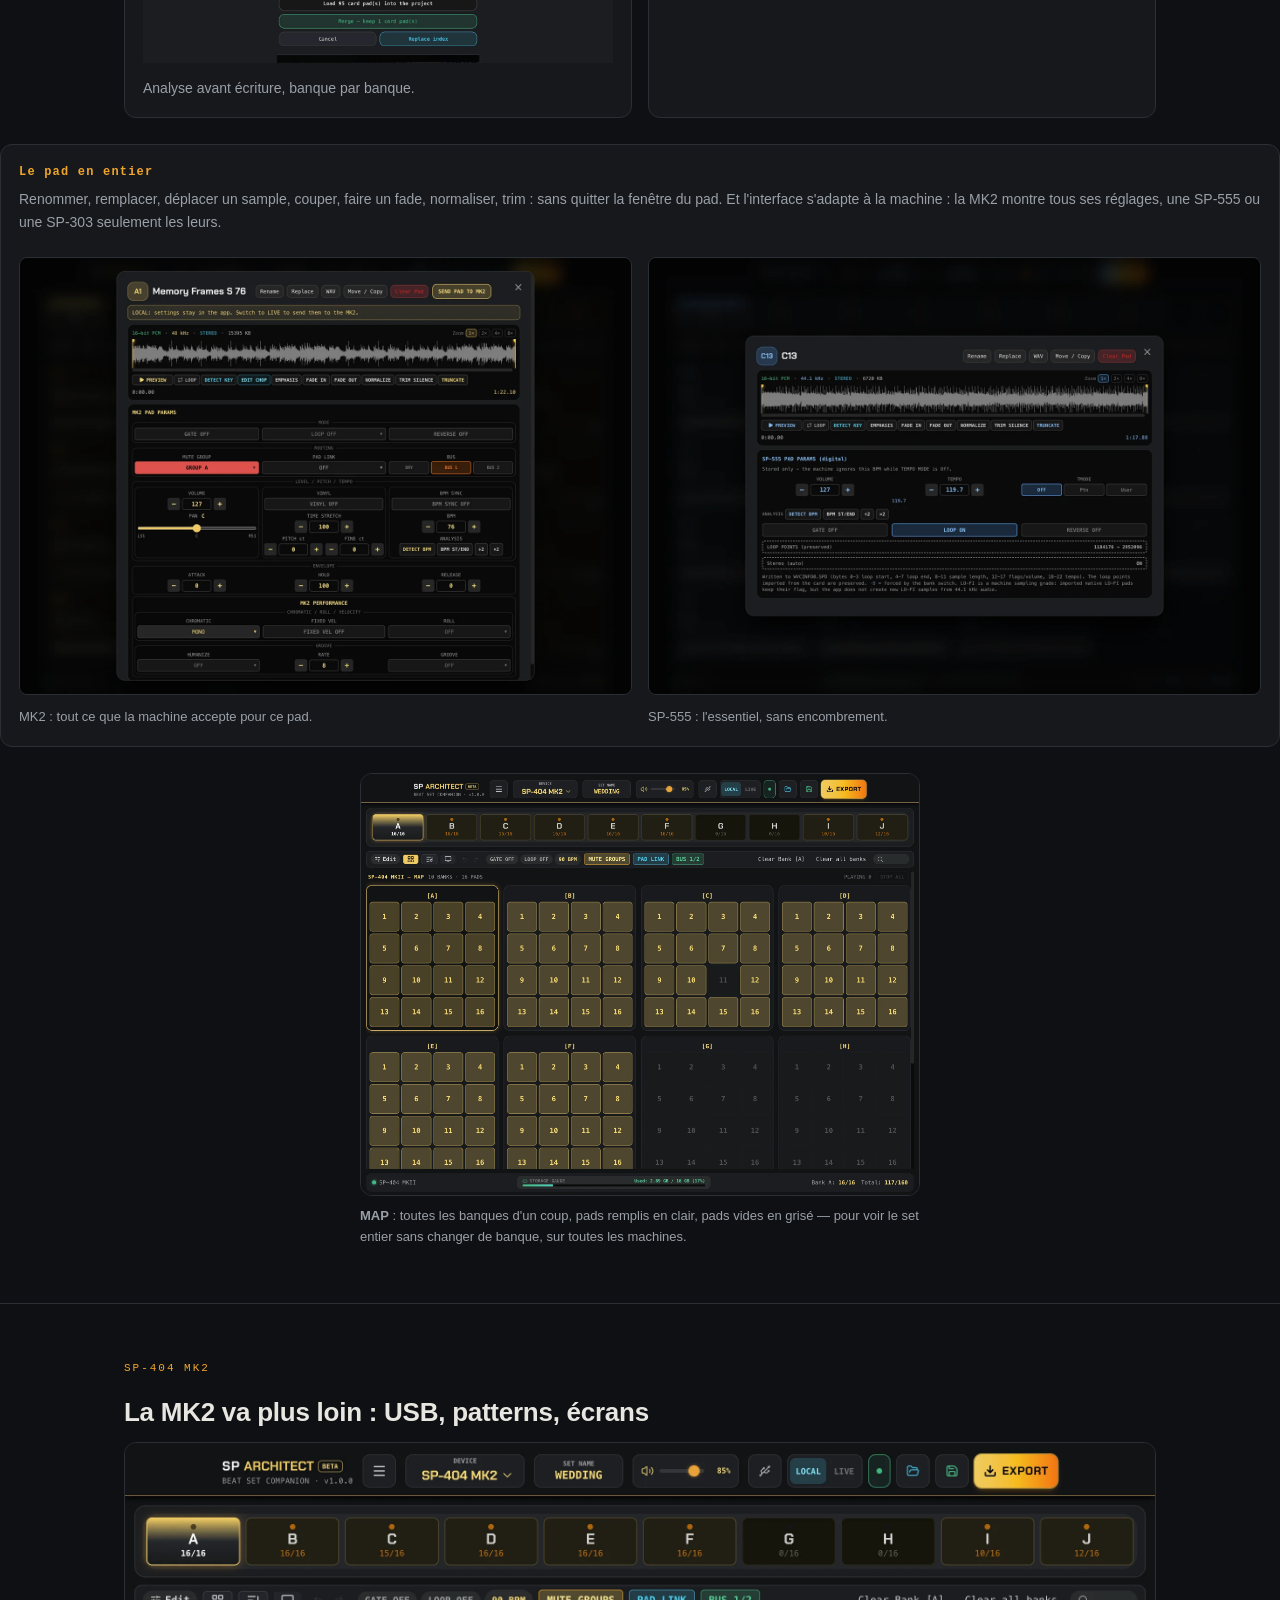
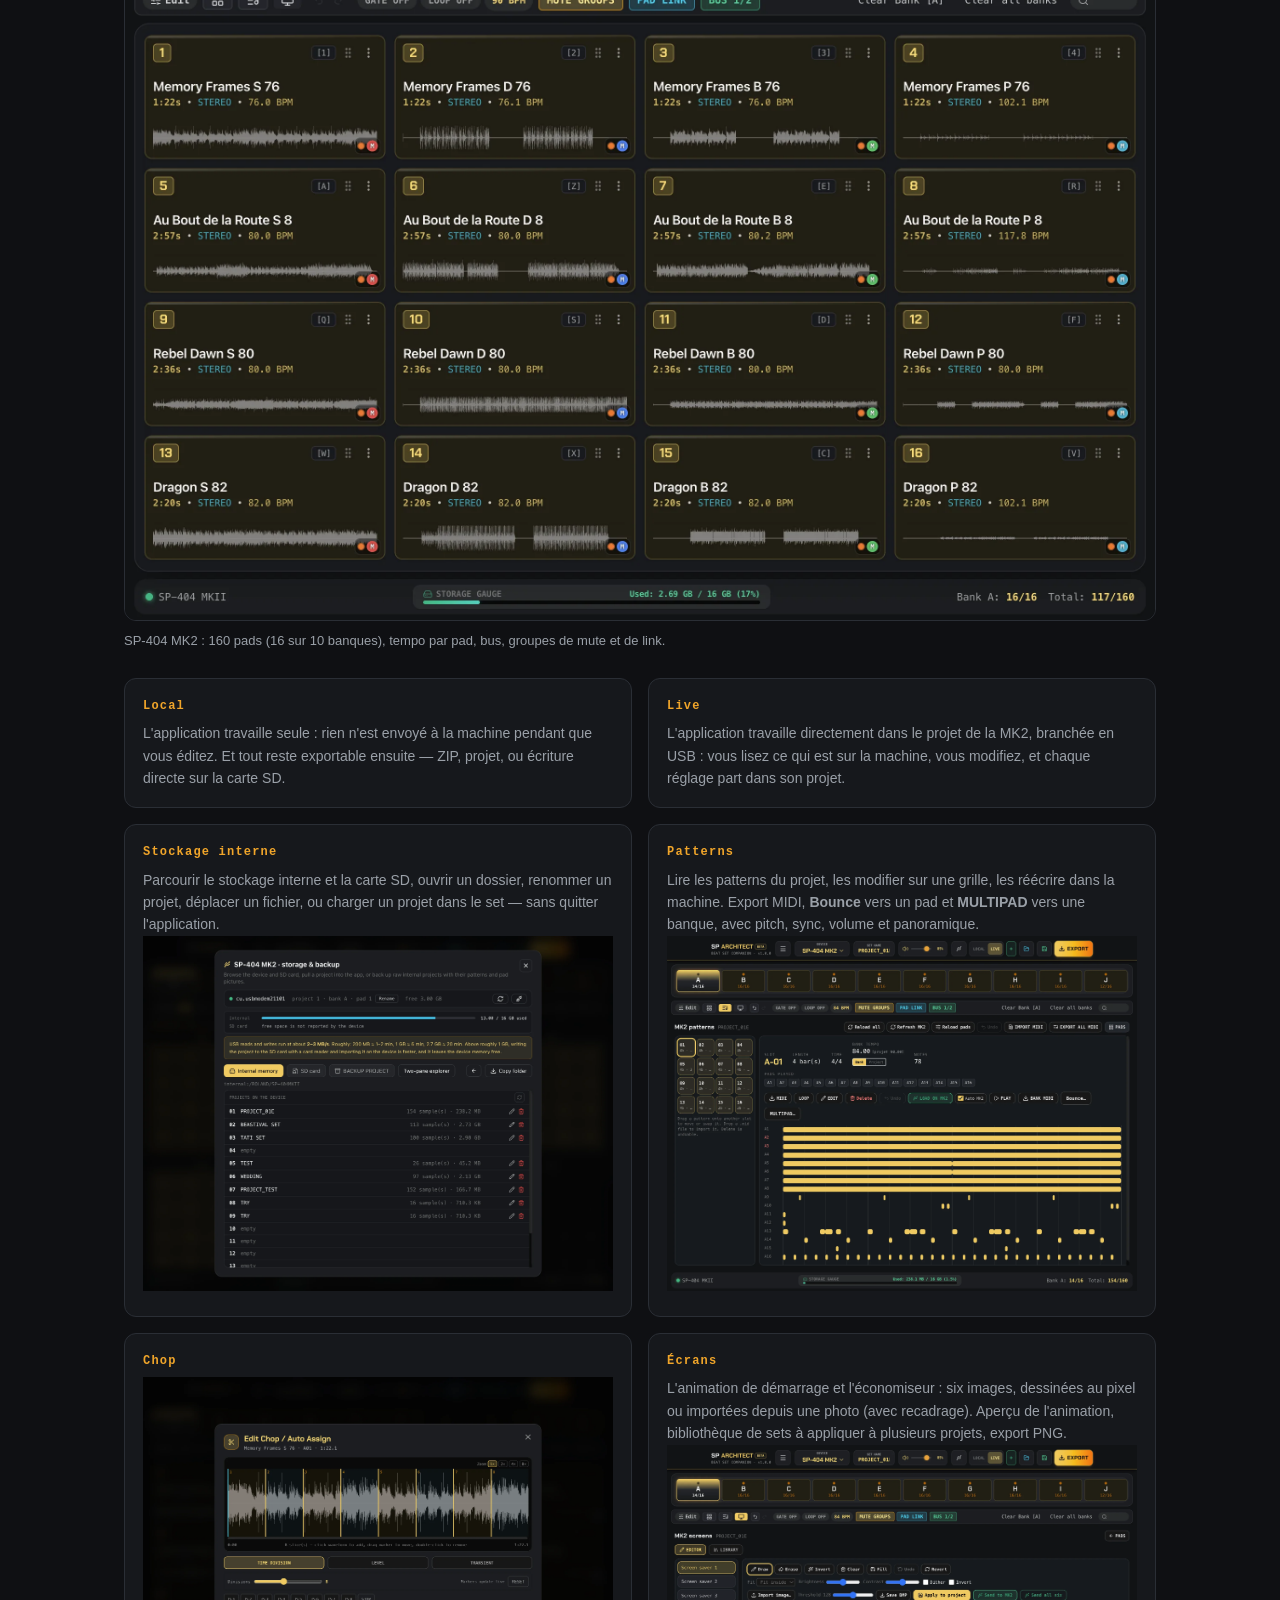
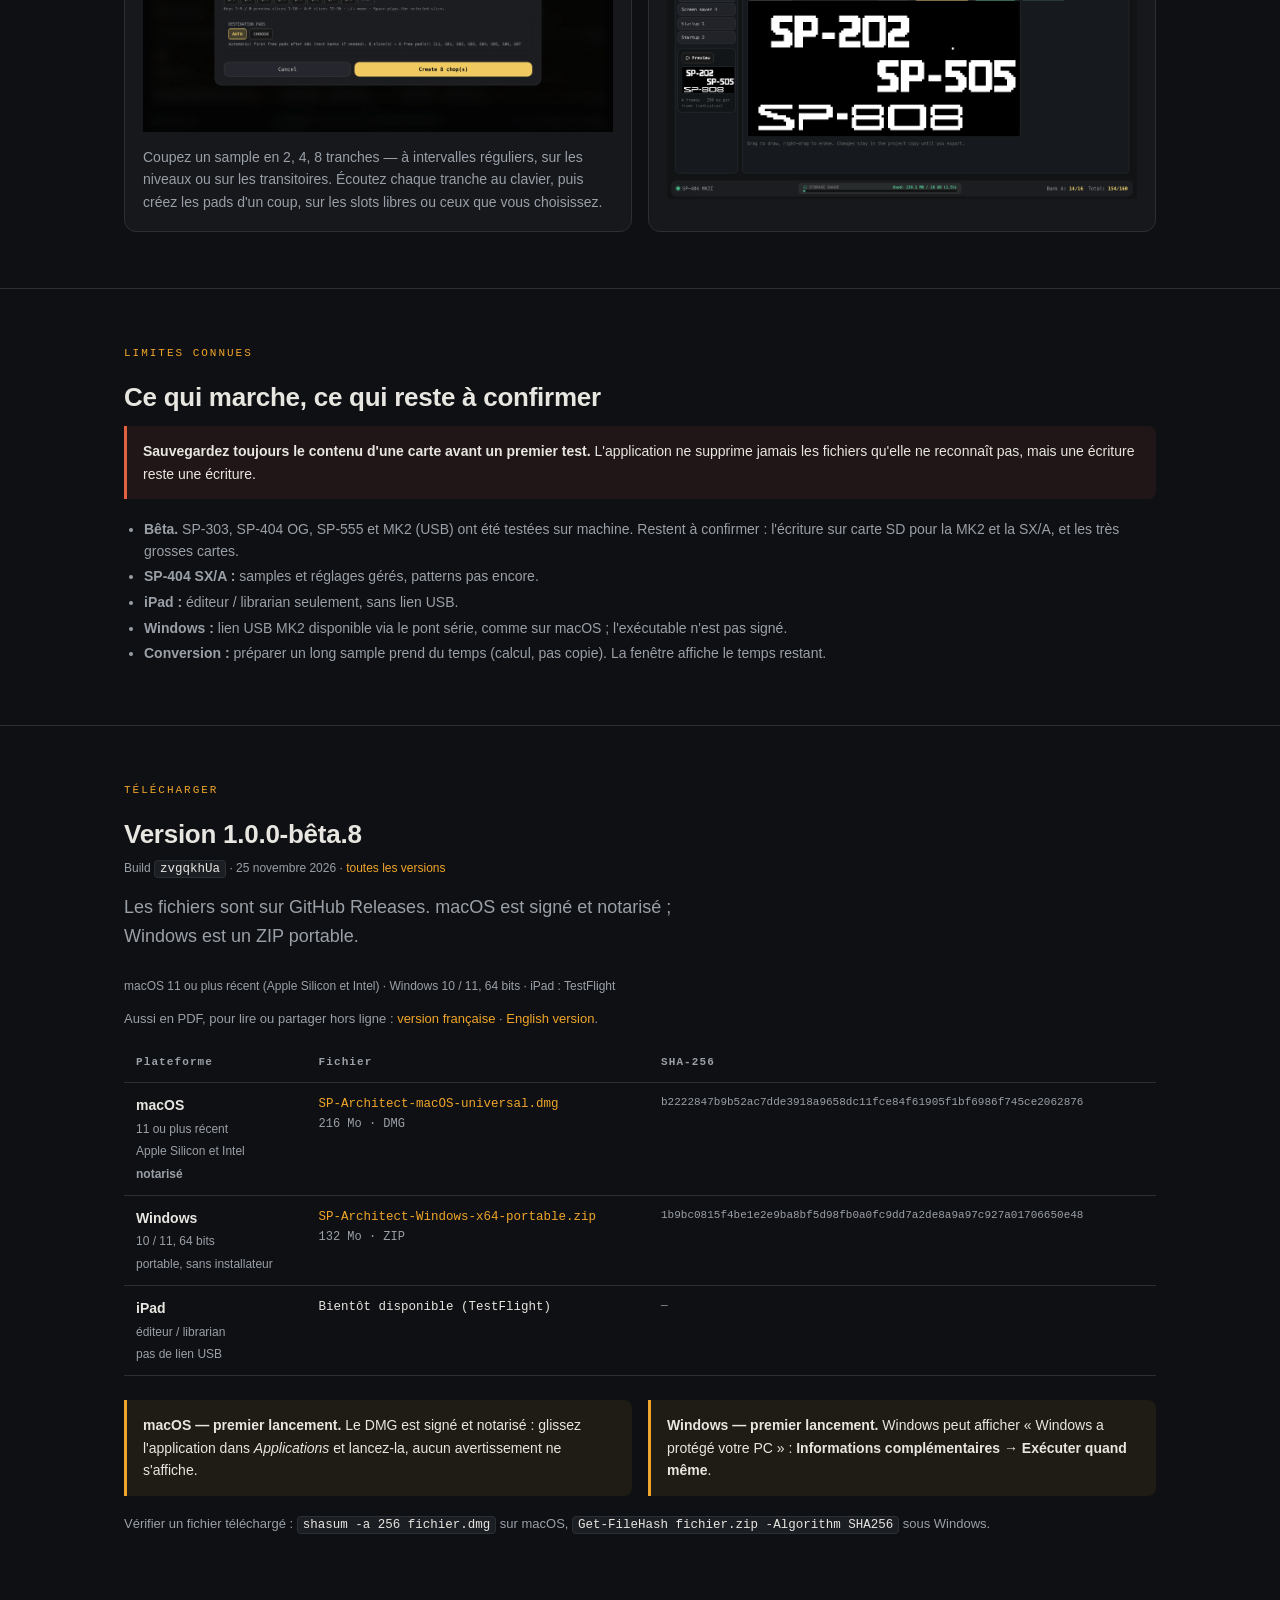
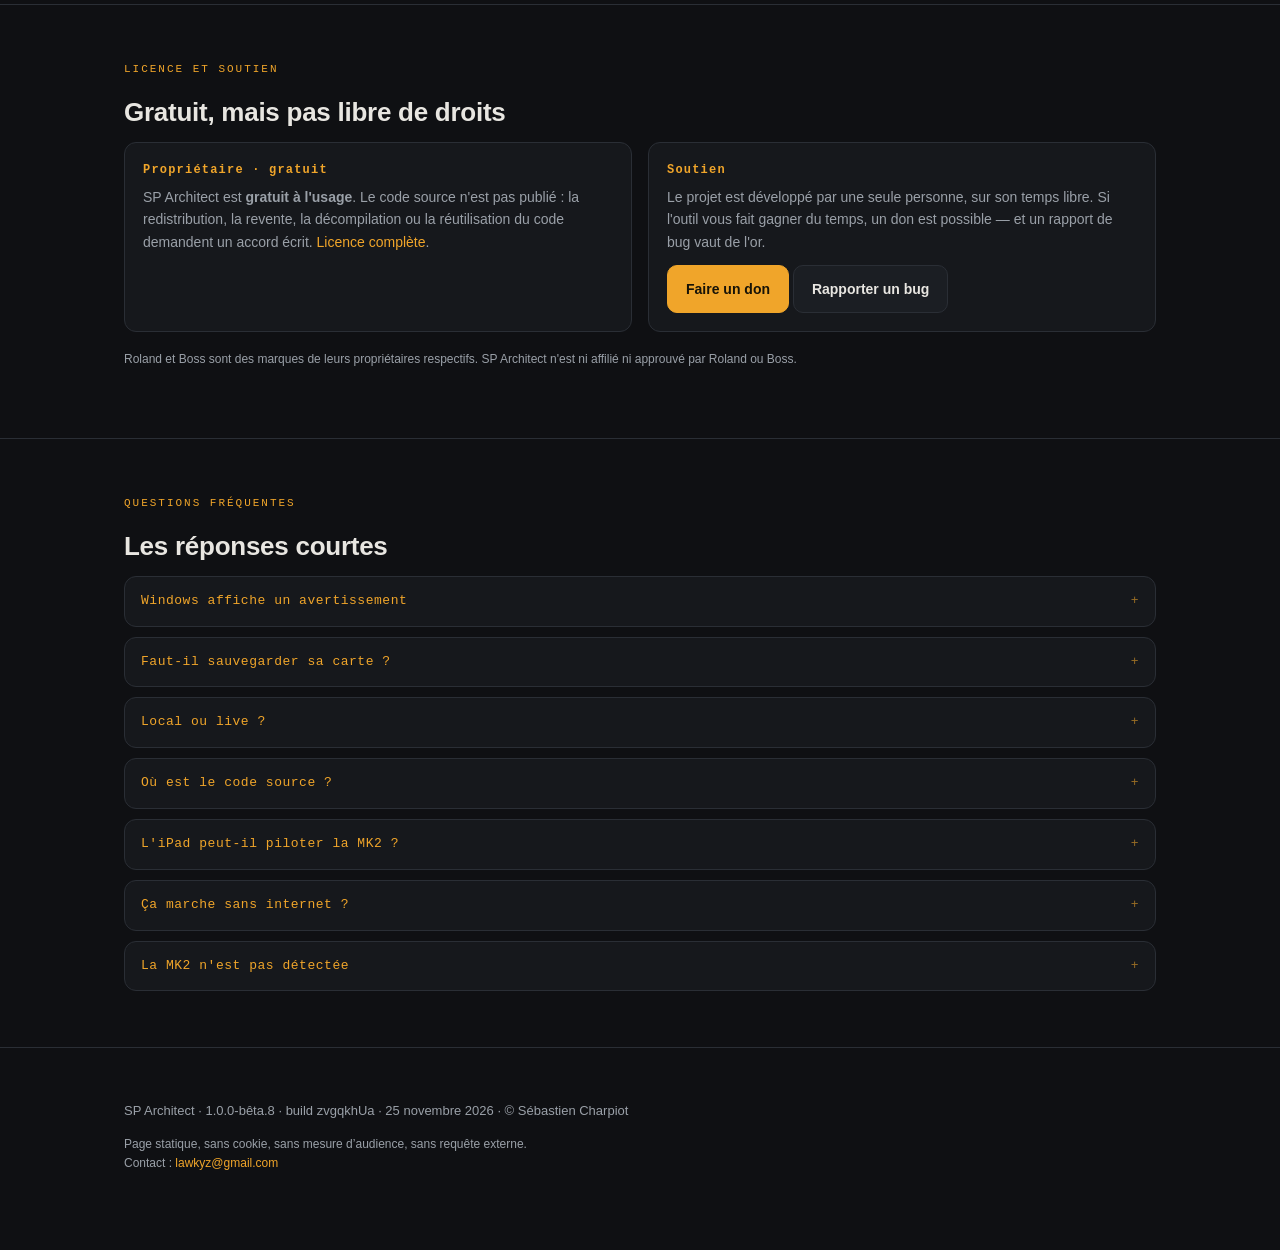
==== commit 38ae493f: "SP Architect — releases, docs and credits (no source)" ====
--- a/index.html
+++ b/index.html
@@ -291,13 +291,13 @@
 <section id="telecharger">
   <div class="wrap">
     <p class="kicker">TÉLÉCHARGER</p>
-    <h2>Version 1.0.0-bêta.7</h2>
-    <p class="tiny" style="margin:-4px 0 14px">Build <code>hzR9IypT</code> · 25 novembre 2026 · <a href="https://github.com/sound-sculpture/SP-Architect-releases/releases/latest">toutes les versions</a></p>
+    <h2>Version 1.0.0-bêta.8</h2>
+    <p class="tiny" style="margin:-4px 0 14px">Build <code>zvgqkhUa</code> · 25 novembre 2026 · <a href="https://github.com/sound-sculpture/SP-Architect-releases/releases/latest">toutes les versions</a></p>
     <p class="lead">Les fichiers sont sur GitHub Releases. macOS est signé et notarisé ; Windows est un ZIP portable.</p>
     <p class="tiny">macOS 11 ou plus récent (Apple Silicon et Intel) · Windows 10 / 11, 64 bits · iPad : TestFlight</p>
     <p class="small">Aussi en PDF, pour lire ou partager hors ligne :
-      <a href="SP-Architect-beta7-FR.pdf">version française</a> ·
-      <a href="SP-Architect-beta7-EN.pdf">English version</a>.</p>
+      <a href="SP-Architect-beta8-FR.pdf">version française</a> ·
+      <a href="SP-Architect-beta8-EN.pdf">English version</a>.</p>
 
     <table>
       <thead>
@@ -306,12 +306,12 @@
       <tbody>
         <tr>
           <td><strong>macOS</strong><br><span class="tiny">11 ou plus récent<br>Apple Silicon et Intel<br><strong>notarisé</strong></span></td>
-          <td class="mono"><a href="https://github.com/sound-sculpture/SP-Architect-releases/releases/download/v1.0.0-beta.7/SP-Architect-macOS-universal.dmg">SP-Architect-macOS-universal.dmg</a><br><span class="tiny">216 Mo · DMG</span></td>
+          <td class="mono"><a href="https://github.com/sound-sculpture/SP-Architect-releases/releases/download/v1.0.0-beta.8/SP-Architect-macOS-universal.dmg">SP-Architect-macOS-universal.dmg</a><br><span class="tiny">216 Mo · DMG</span></td>
           <td class="hash">b2222847b9b52ac7dde3918a9658dc11fce84f61905f1bf6986f745ce2062876</td>
         </tr>
         <tr>
           <td><strong>Windows</strong><br><span class="tiny">10 / 11, 64 bits<br>portable, sans installateur</span></td>
-          <td class="mono"><a href="https://github.com/sound-sculpture/SP-Architect-releases/releases/download/v1.0.0-beta.7/SP-Architect-Windows-x64-portable.zip">SP-Architect-Windows-x64-portable.zip</a><br><span class="tiny">132 Mo · ZIP</span></td>
+          <td class="mono"><a href="https://github.com/sound-sculpture/SP-Architect-releases/releases/download/v1.0.0-beta.8/SP-Architect-Windows-x64-portable.zip">SP-Architect-Windows-x64-portable.zip</a><br><span class="tiny">132 Mo · ZIP</span></td>
           <td class="hash">1b9bc0815f4be1e2e9ba8bf5d98fb0a0fc9dd7a2de8a9a97c927a01706650e48</td>
         </tr>
         <tr>
@@ -417,7 +417,7 @@
 
 <footer>
   <div class="wrap">
-    <p>SP Architect · 1.0.0-bêta.7 · build hzR9IypT · 25 novembre 2026 · © Sébastien Charpiot</p>
+    <p>SP Architect · 1.0.0-bêta.8 · build zvgqkhUa · 25 novembre 2026 · © Sébastien Charpiot</p>
     <p class="tiny">Page statique, sans cookie, sans mesure d’audience, sans requête externe.<br>Contact : <a href="mailto:lawkyz@gmail.com">lawkyz@gmail.com</a></p>
   </div>
 </footer>
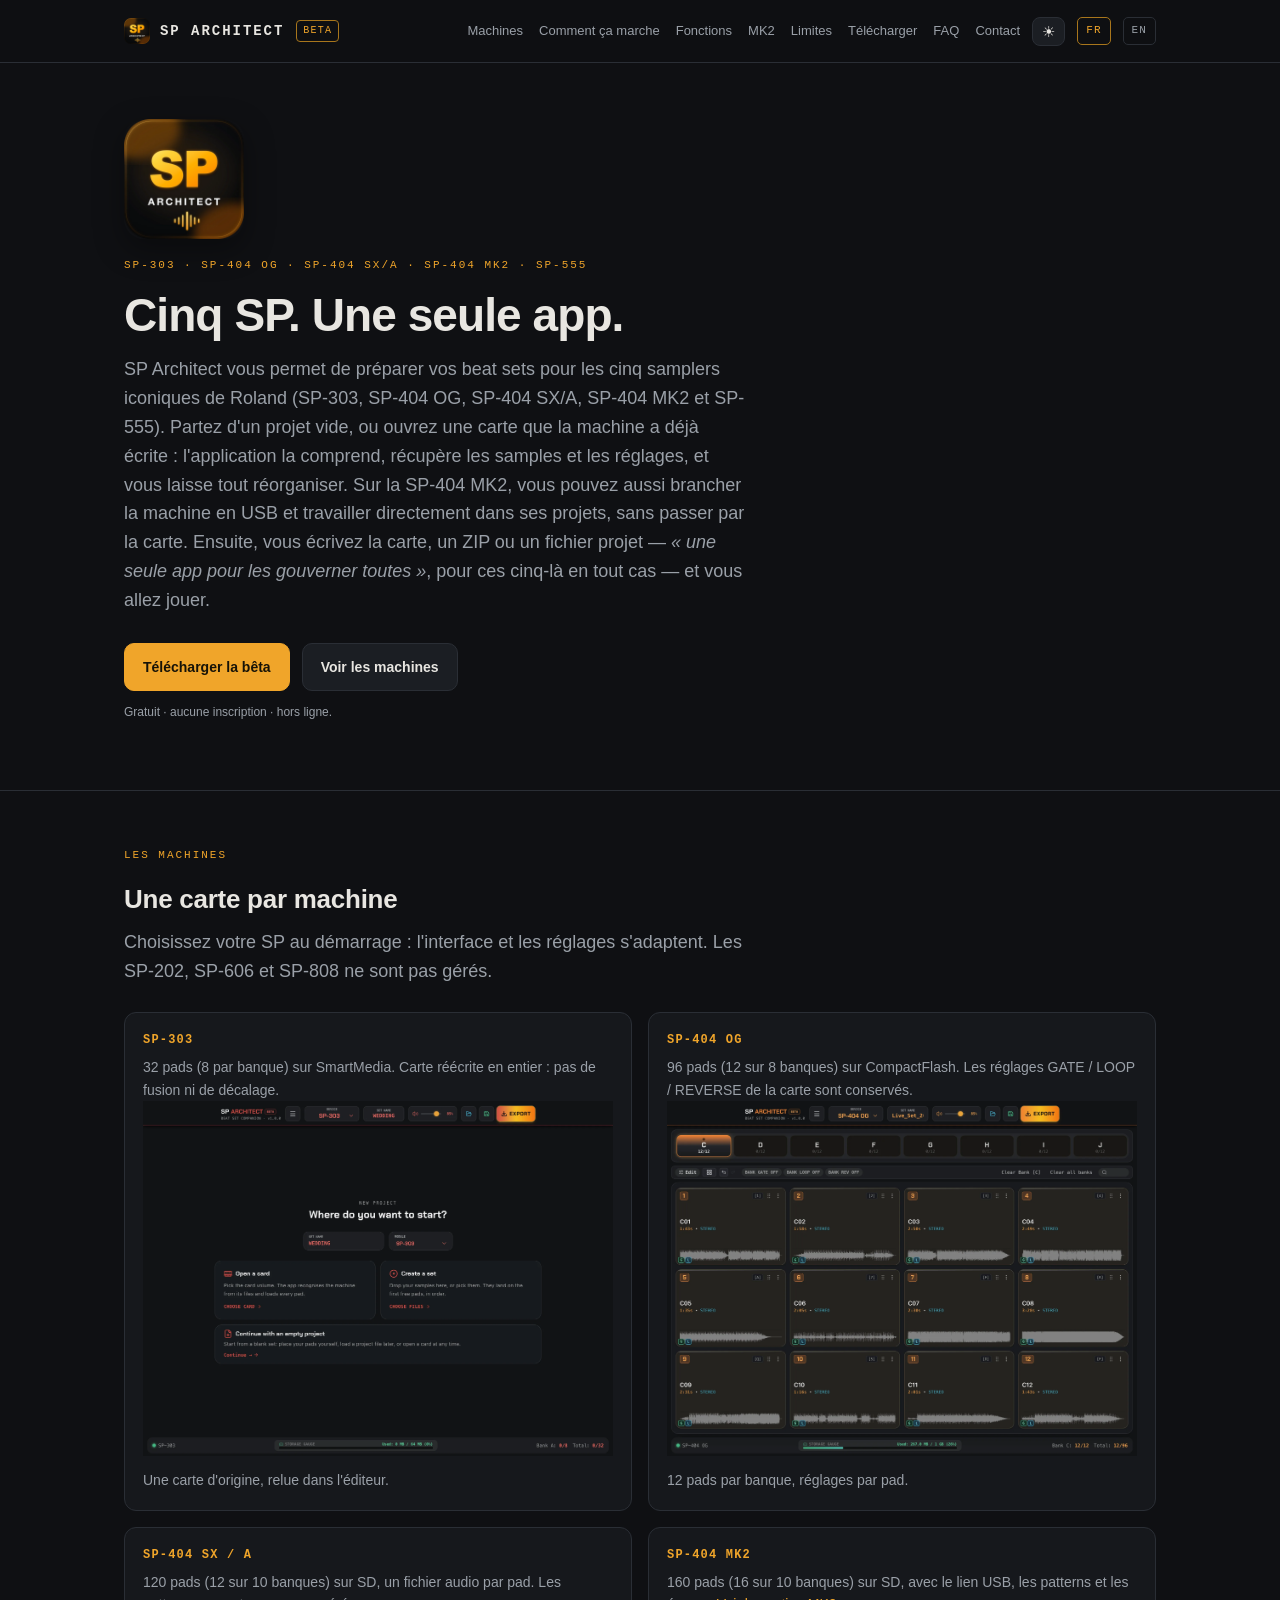
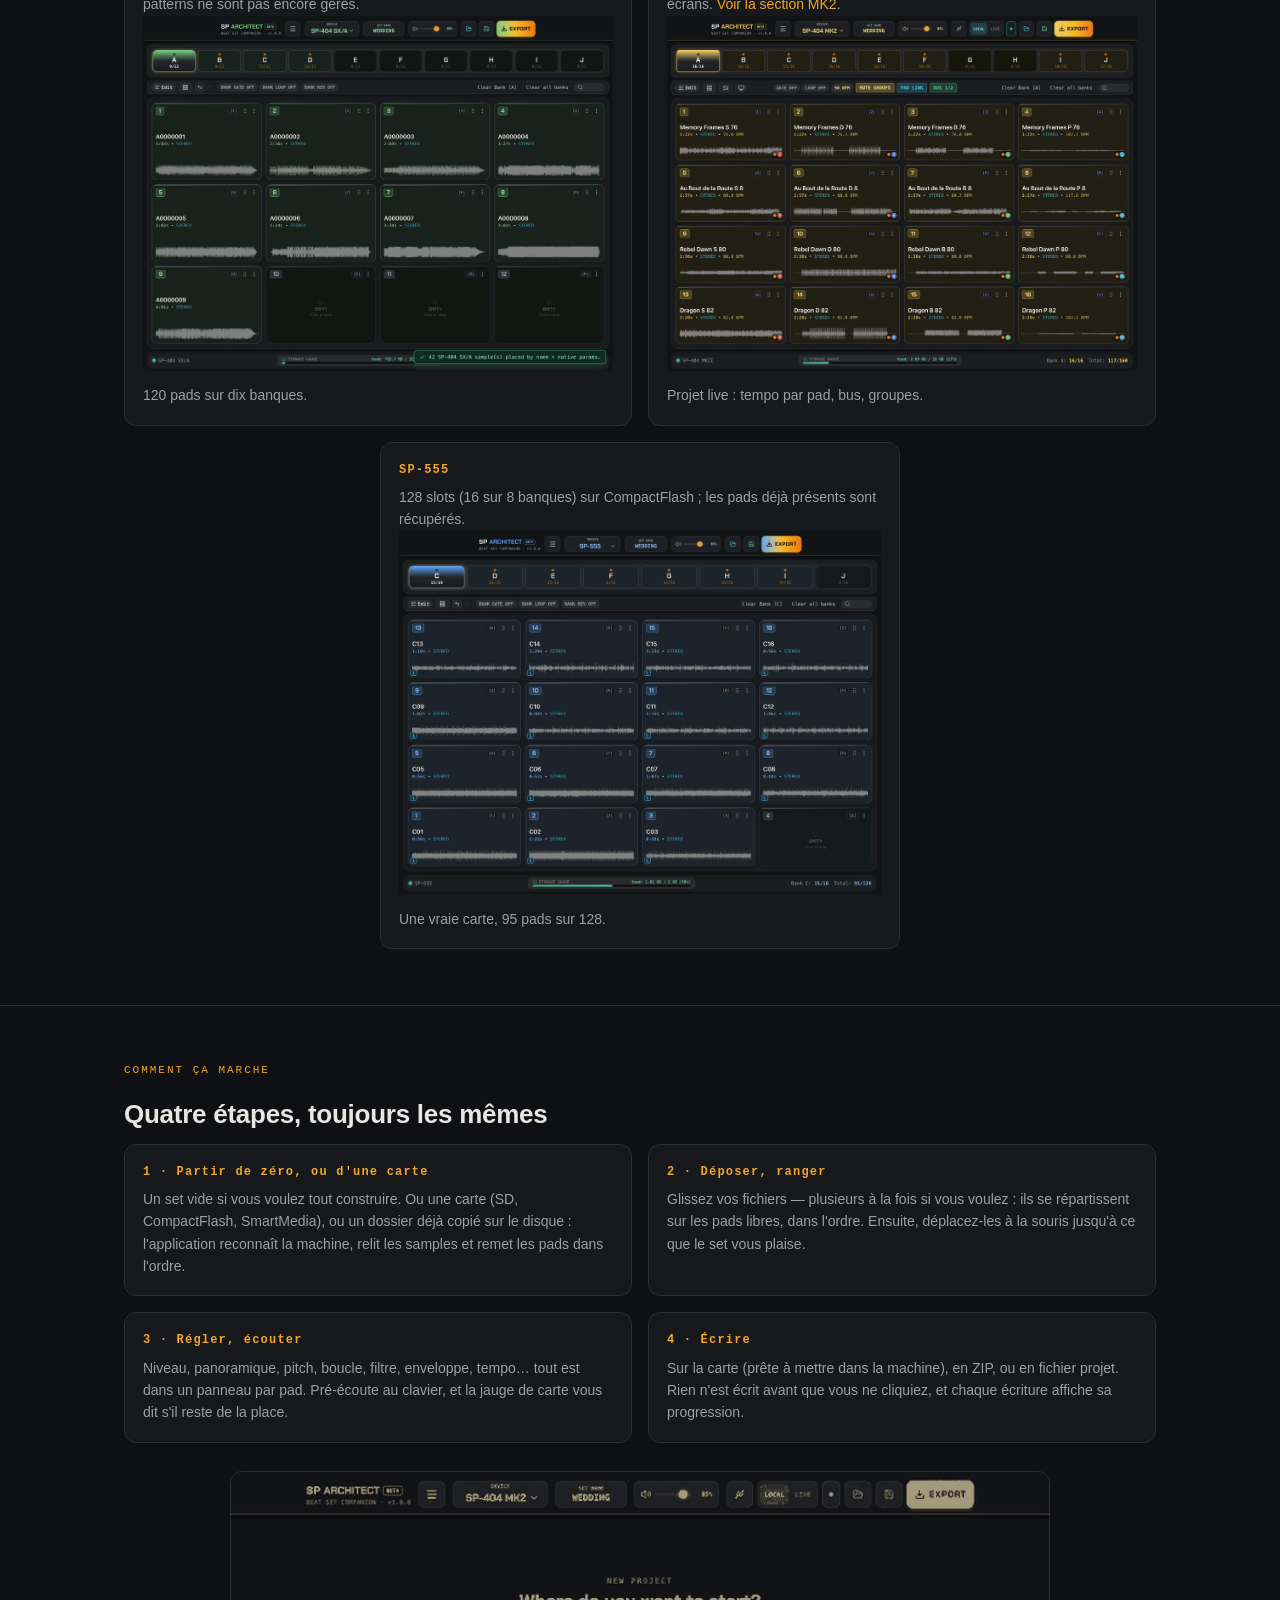
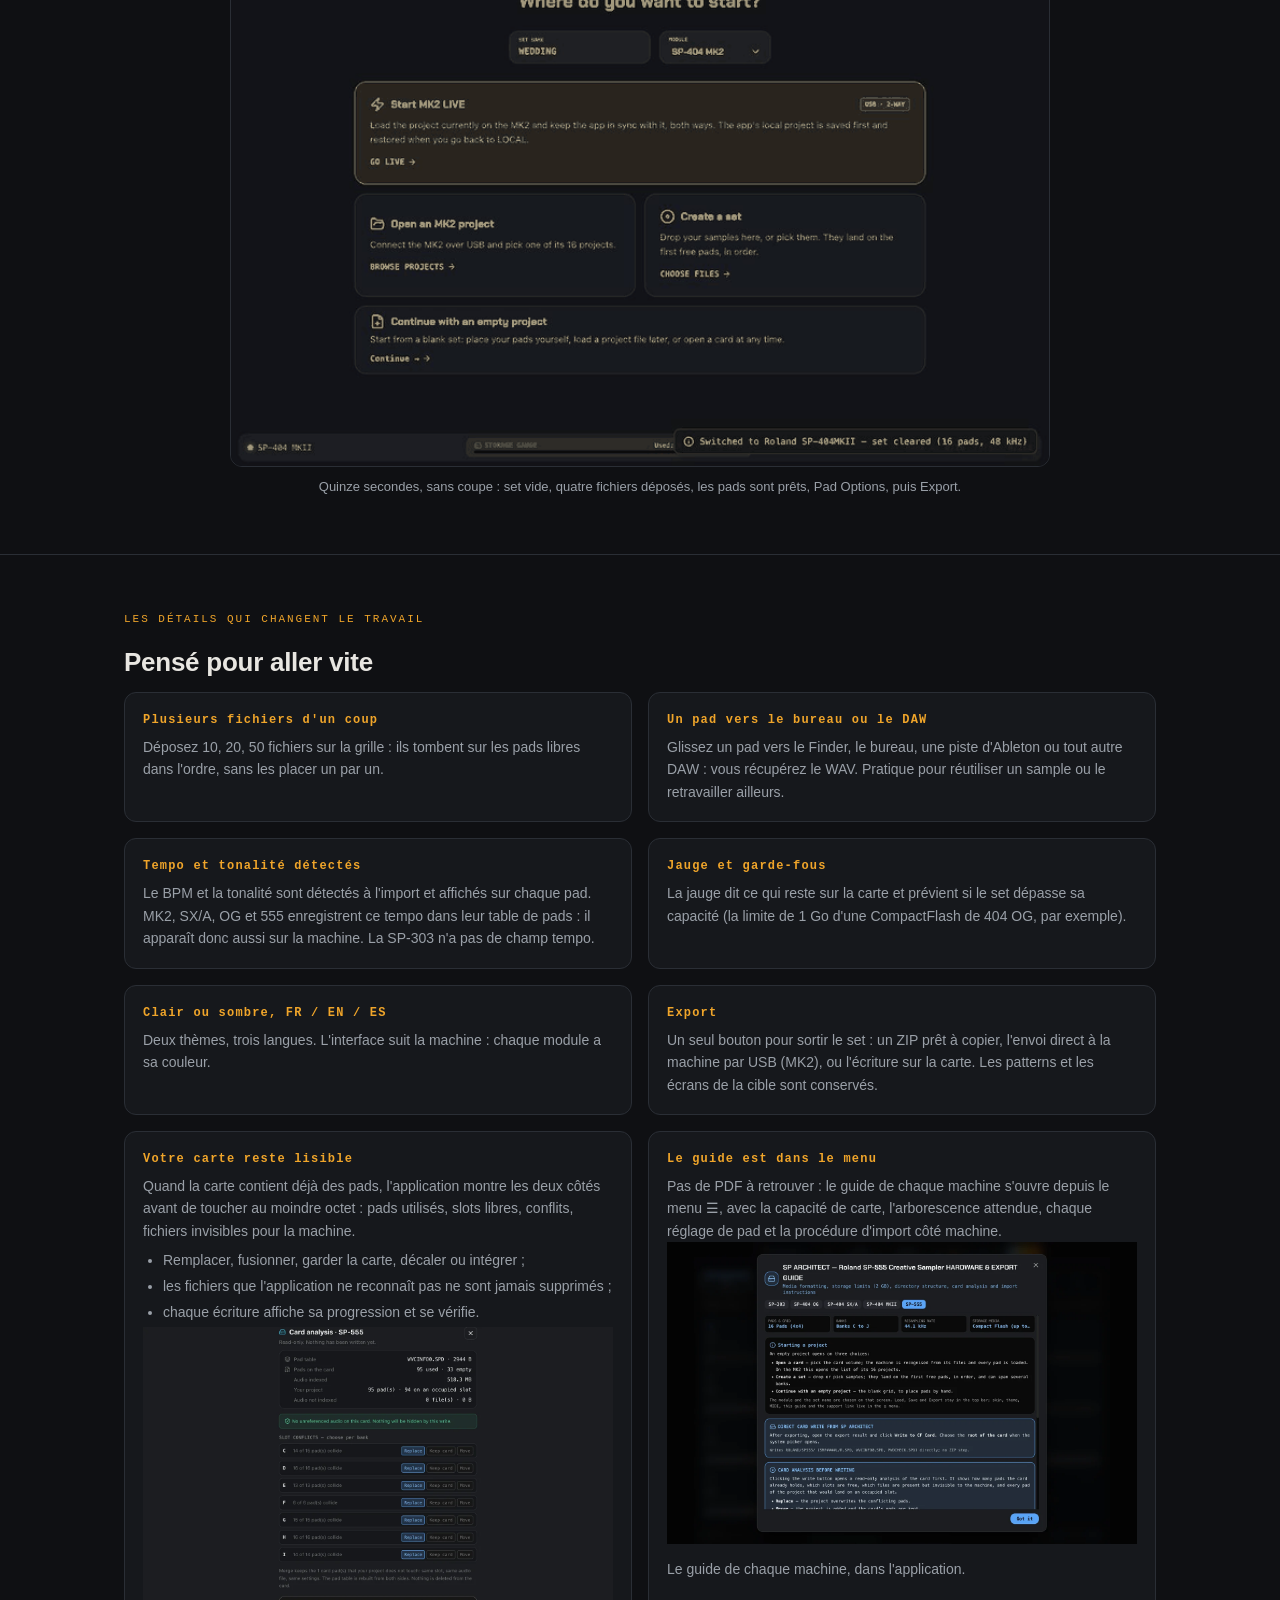
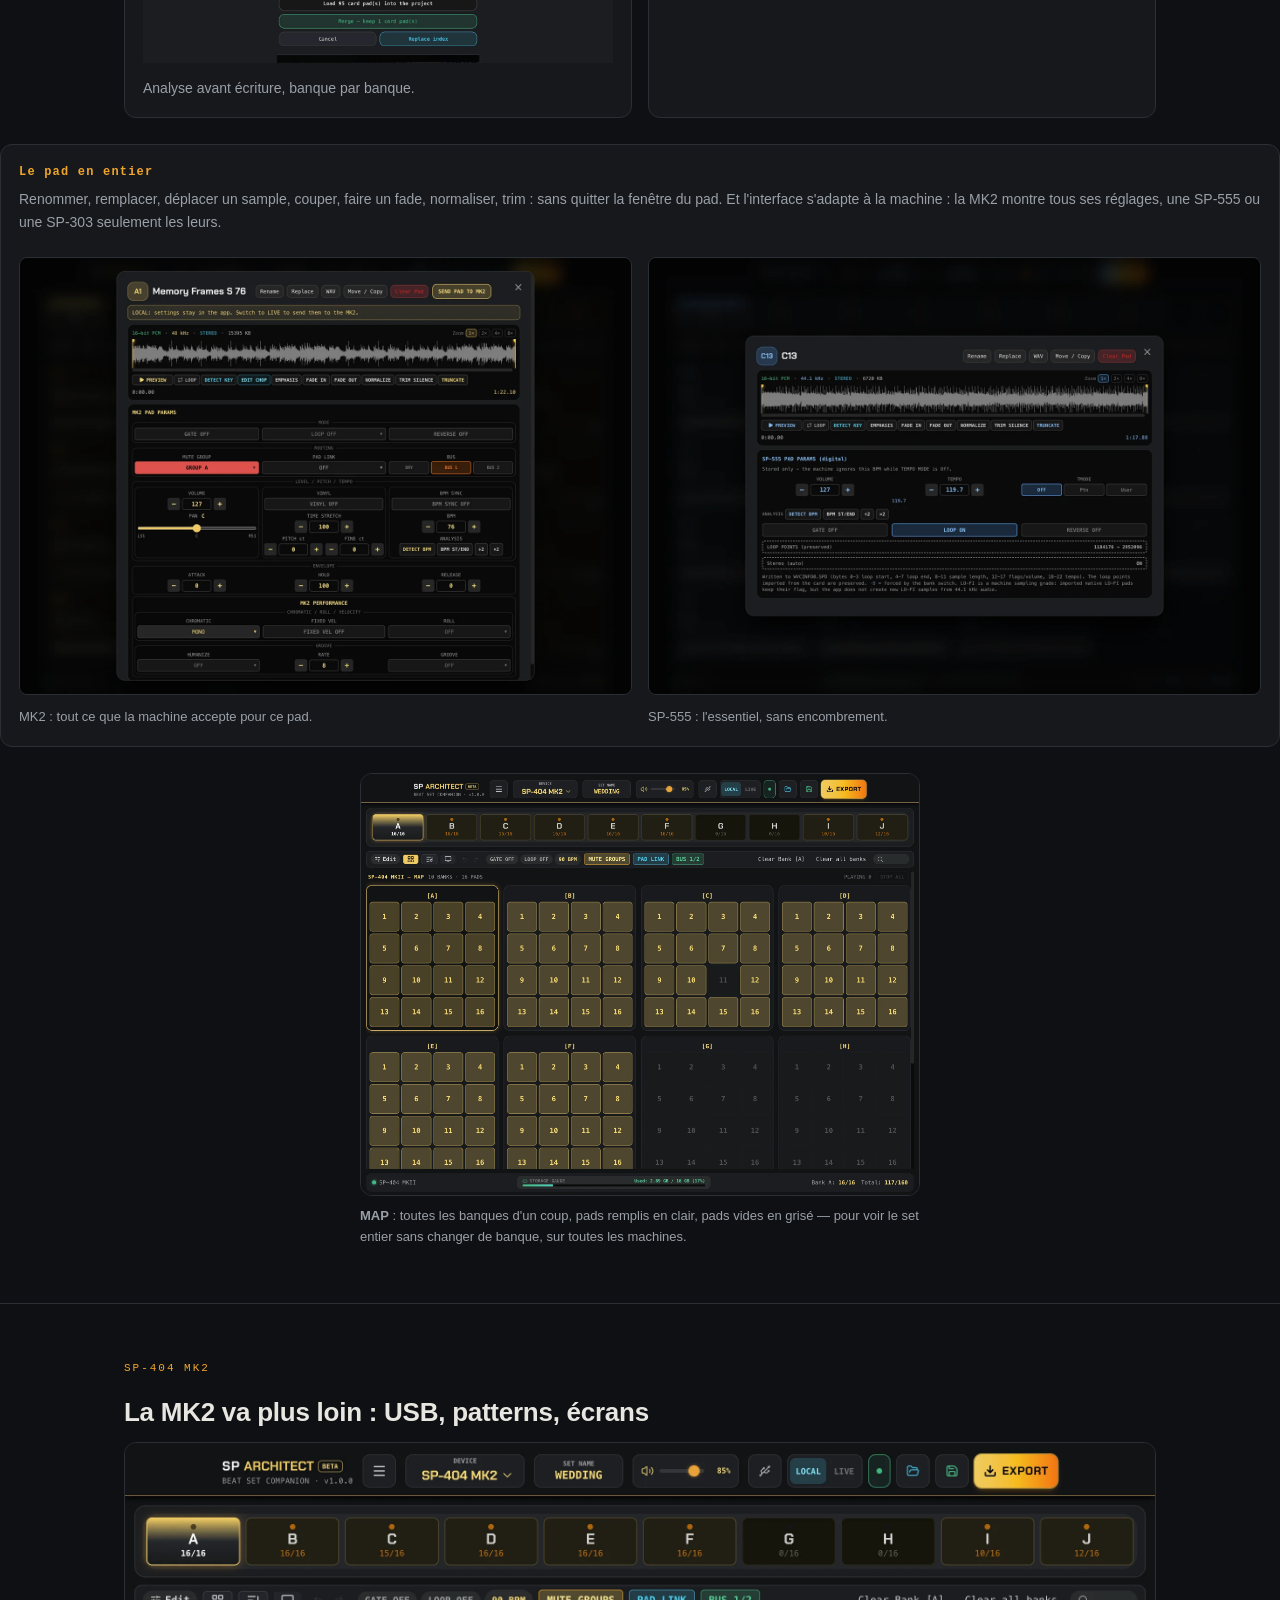
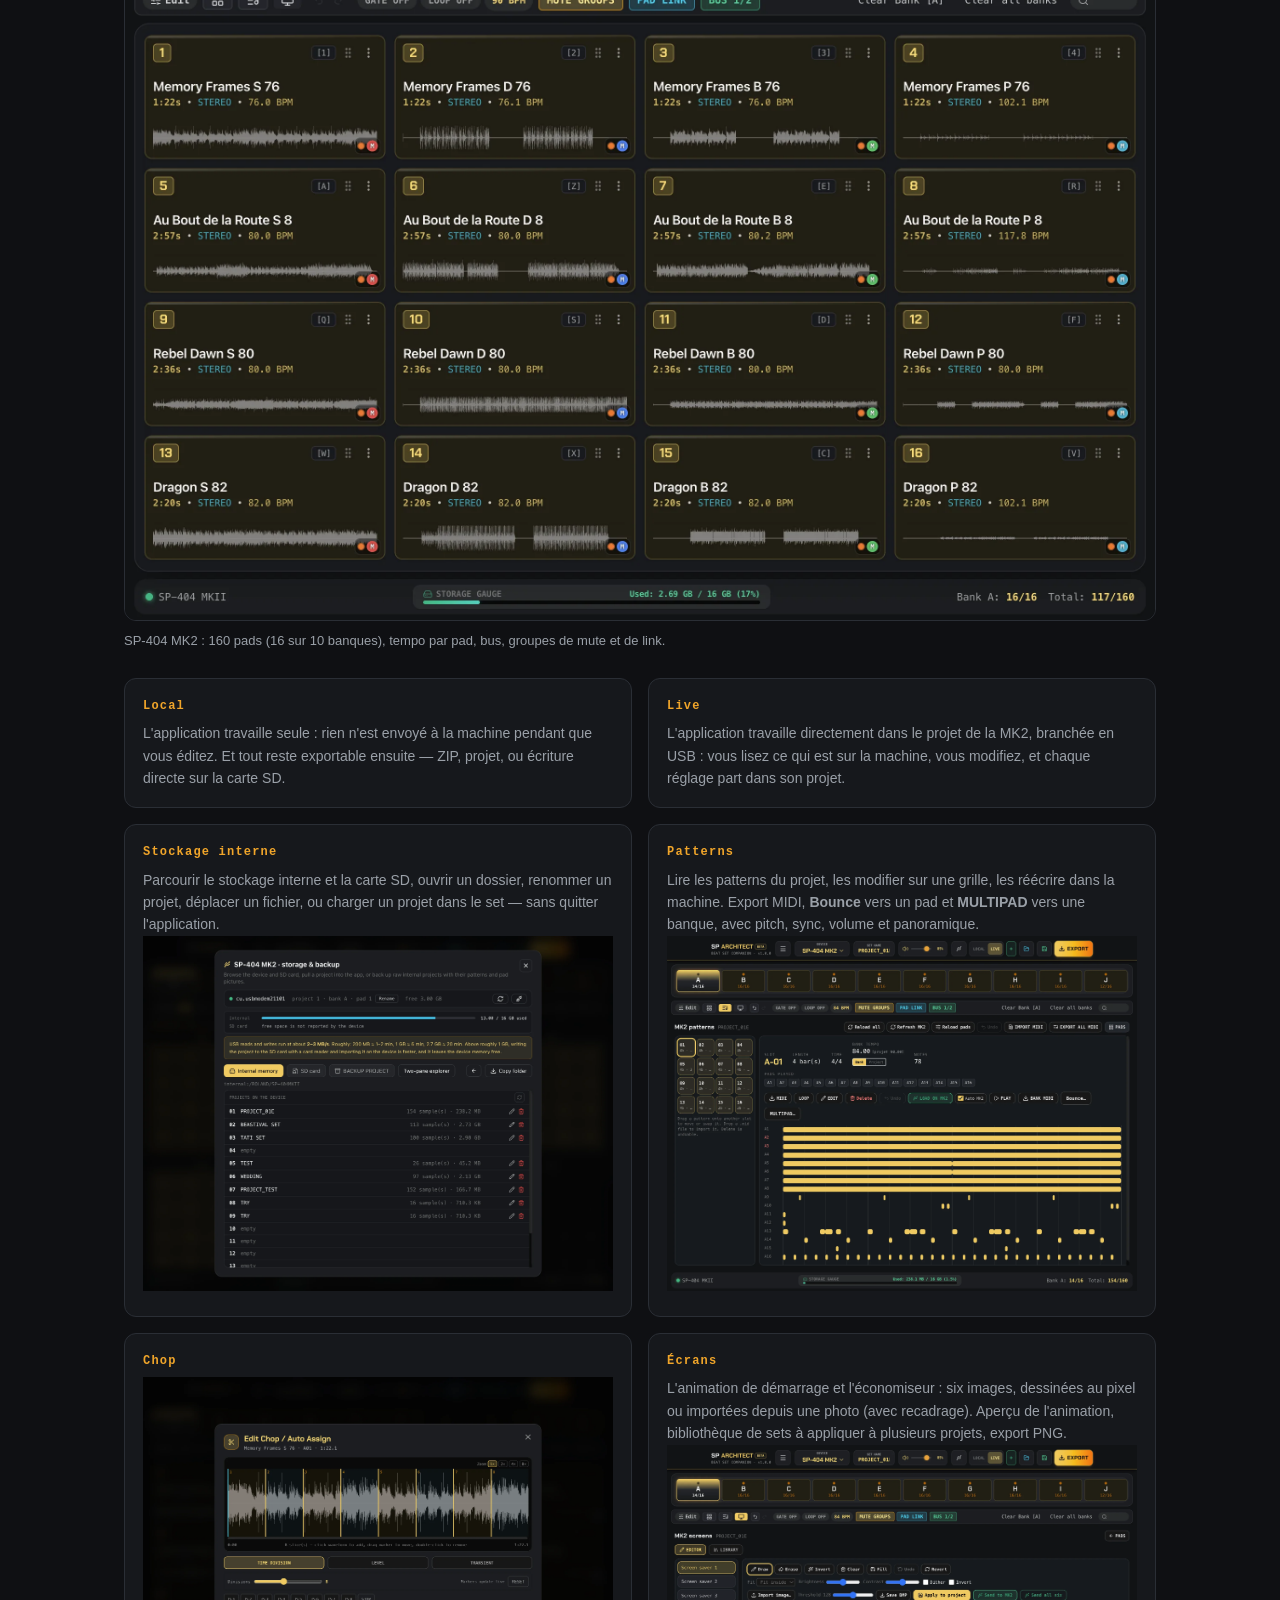
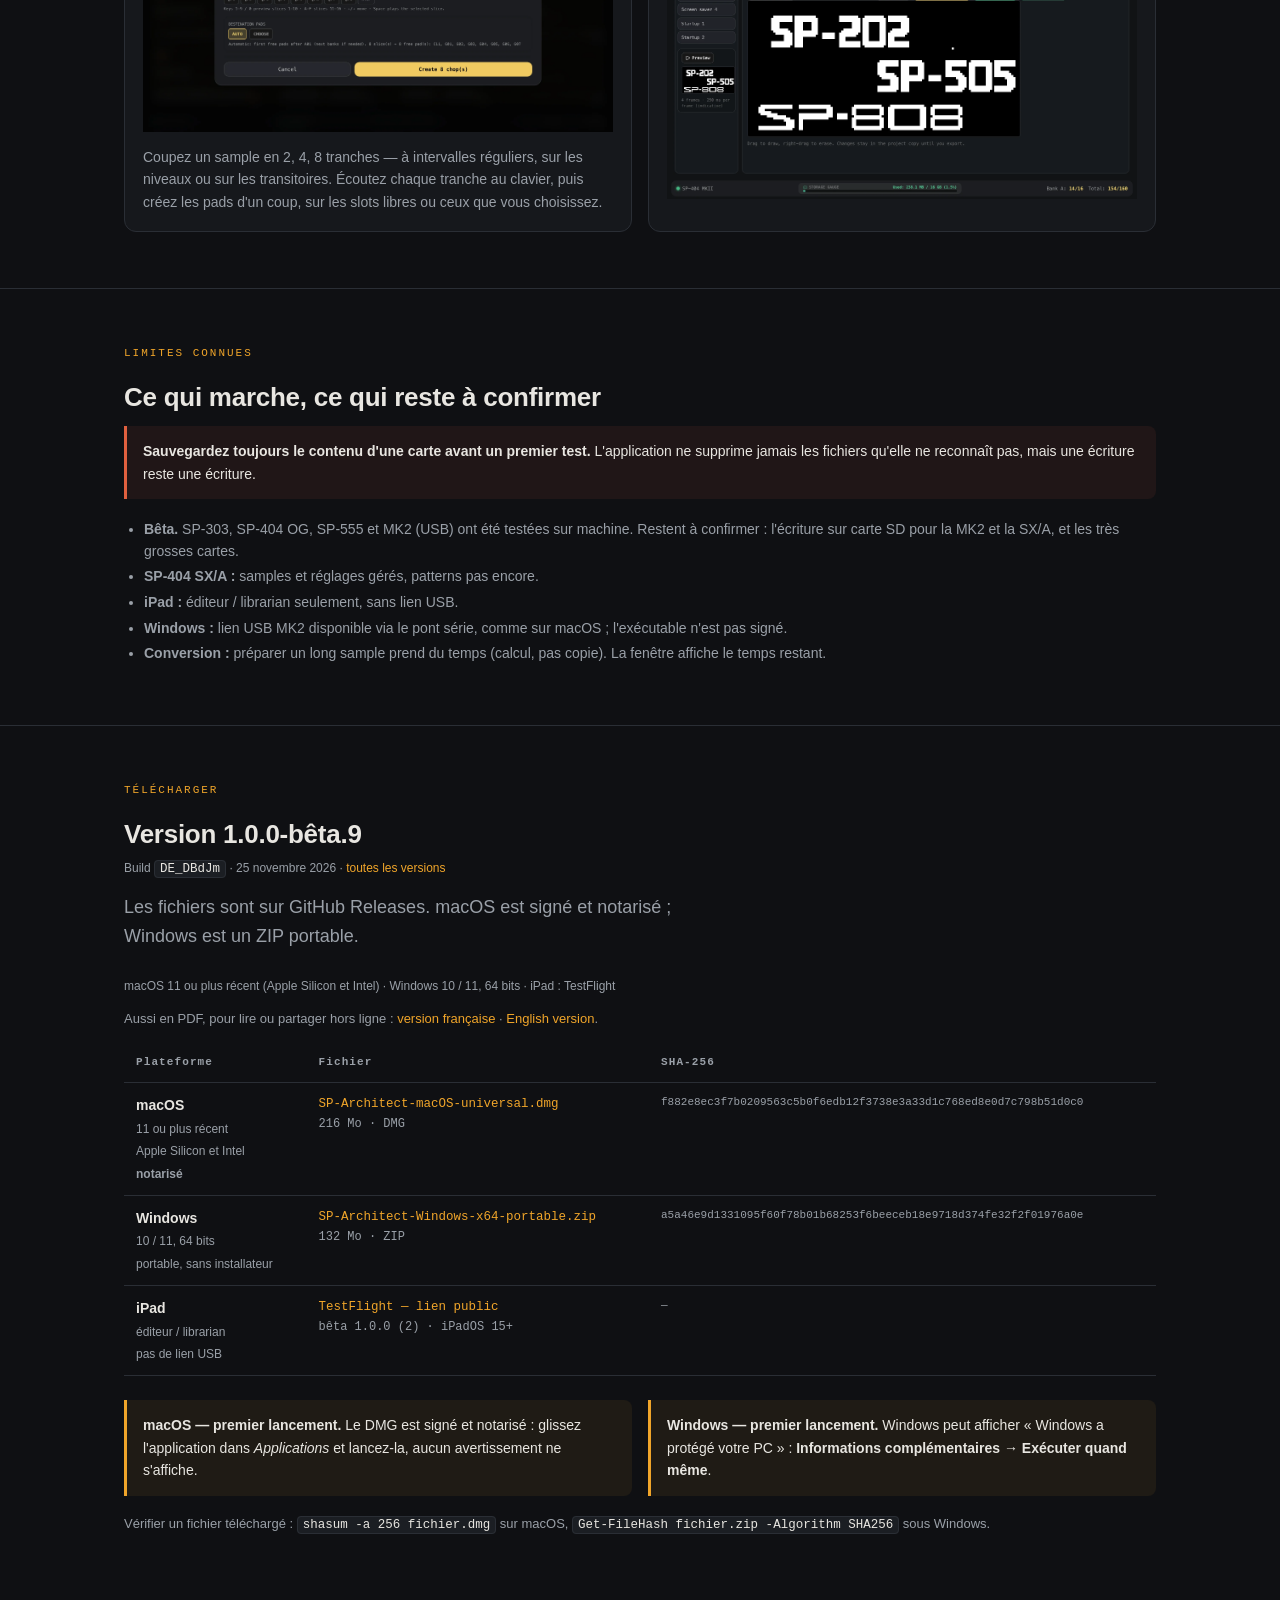
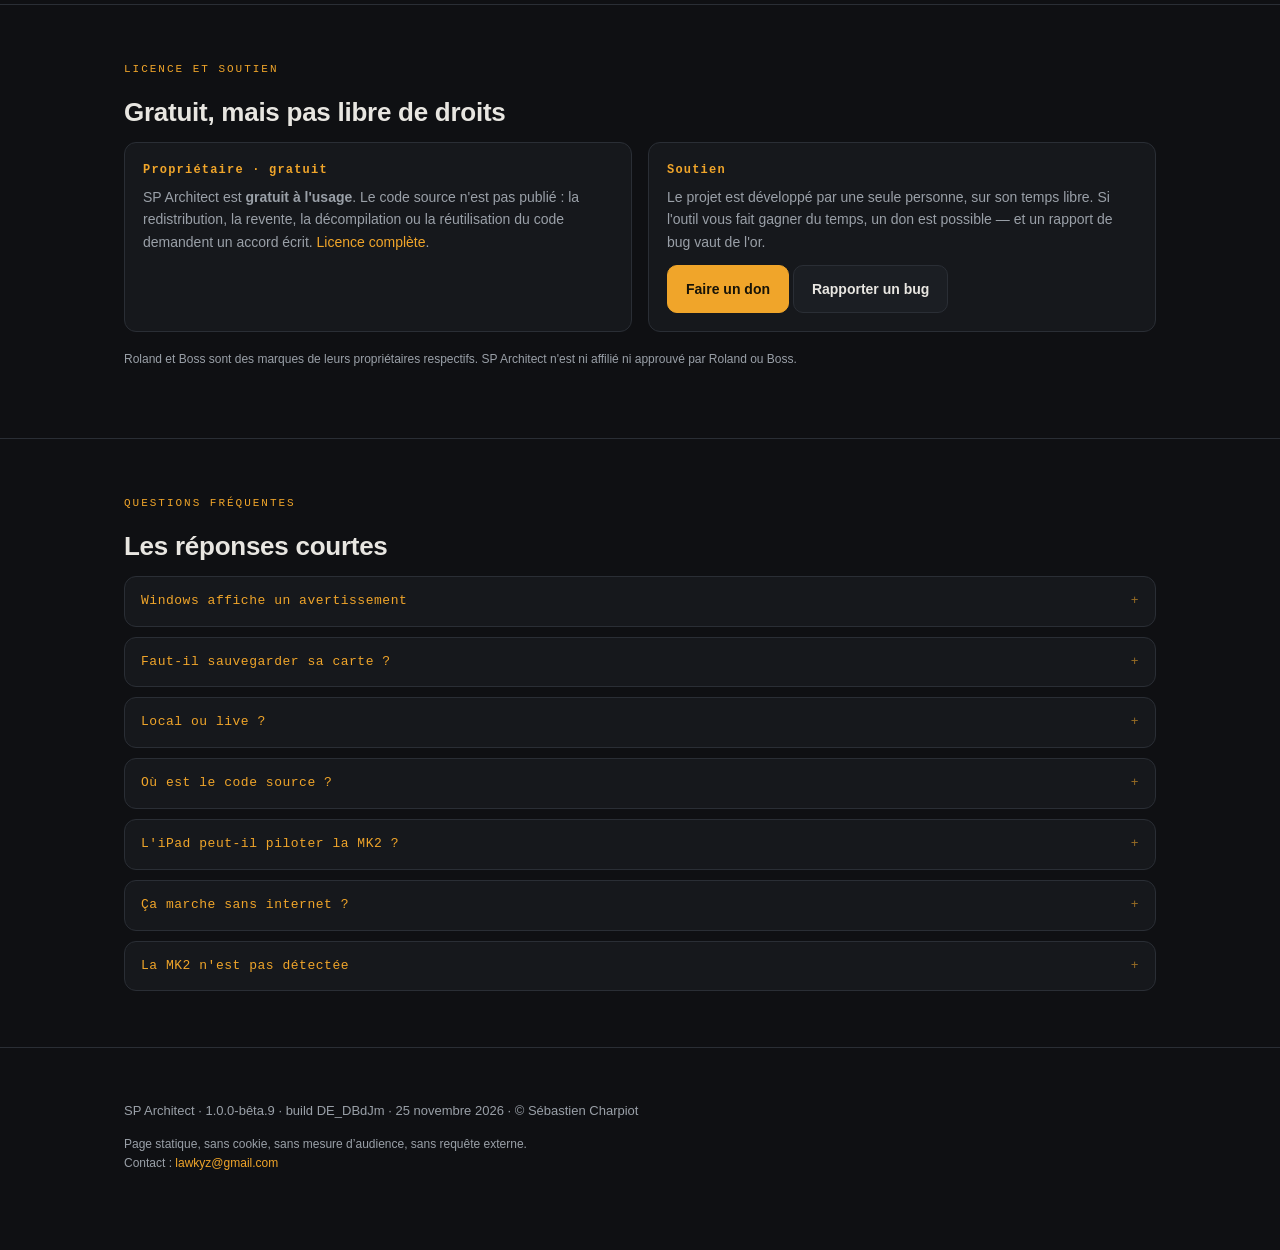
==== commit 799fe8d9: "SP Architect — releases, docs and credits (no source)" ====
--- a/index.html
+++ b/index.html
@@ -291,13 +291,13 @@
 <section id="telecharger">
   <div class="wrap">
     <p class="kicker">TÉLÉCHARGER</p>
-    <h2>Version 1.0.0-bêta.8</h2>
-    <p class="tiny" style="margin:-4px 0 14px">Build <code>zvgqkhUa</code> · 25 novembre 2026 · <a href="https://github.com/sound-sculpture/SP-Architect-releases/releases/latest">toutes les versions</a></p>
+    <h2>Version 1.0.0-bêta.9</h2>
+    <p class="tiny" style="margin:-4px 0 14px">Build <code>DE_DBdJm</code> · 25 novembre 2026 · <a href="https://github.com/sound-sculpture/SP-Architect-releases/releases/latest">toutes les versions</a></p>
     <p class="lead">Les fichiers sont sur GitHub Releases. macOS est signé et notarisé ; Windows est un ZIP portable.</p>
     <p class="tiny">macOS 11 ou plus récent (Apple Silicon et Intel) · Windows 10 / 11, 64 bits · iPad : TestFlight</p>
     <p class="small">Aussi en PDF, pour lire ou partager hors ligne :
-      <a href="SP-Architect-beta8-FR.pdf">version française</a> ·
-      <a href="SP-Architect-beta8-EN.pdf">English version</a>.</p>
+      <a href="SP-Architect-beta9-FR.pdf">version française</a> ·
+      <a href="SP-Architect-beta9-EN.pdf">English version</a>.</p>
 
     <table>
       <thead>
@@ -306,17 +306,17 @@
       <tbody>
         <tr>
           <td><strong>macOS</strong><br><span class="tiny">11 ou plus récent<br>Apple Silicon et Intel<br><strong>notarisé</strong></span></td>
-          <td class="mono"><a href="https://github.com/sound-sculpture/SP-Architect-releases/releases/download/v1.0.0-beta.8/SP-Architect-macOS-universal.dmg">SP-Architect-macOS-universal.dmg</a><br><span class="tiny">216 Mo · DMG</span></td>
-          <td class="hash">b2222847b9b52ac7dde3918a9658dc11fce84f61905f1bf6986f745ce2062876</td>
+          <td class="mono"><a href="https://github.com/sound-sculpture/SP-Architect-releases/releases/download/v1.0.0-beta.9/SP-Architect-macOS-universal.dmg">SP-Architect-macOS-universal.dmg</a><br><span class="tiny">216 Mo · DMG</span></td>
+          <td class="hash">f882e8ec3f7b0209563c5b0f6edb12f3738e3a33d1c768ed8e0d7c798b51d0c0</td>
         </tr>
         <tr>
           <td><strong>Windows</strong><br><span class="tiny">10 / 11, 64 bits<br>portable, sans installateur</span></td>
-          <td class="mono"><a href="https://github.com/sound-sculpture/SP-Architect-releases/releases/download/v1.0.0-beta.8/SP-Architect-Windows-x64-portable.zip">SP-Architect-Windows-x64-portable.zip</a><br><span class="tiny">132 Mo · ZIP</span></td>
-          <td class="hash">1b9bc0815f4be1e2e9ba8bf5d98fb0a0fc9dd7a2de8a9a97c927a01706650e48</td>
+          <td class="mono"><a href="https://github.com/sound-sculpture/SP-Architect-releases/releases/download/v1.0.0-beta.9/SP-Architect-Windows-x64-portable.zip">SP-Architect-Windows-x64-portable.zip</a><br><span class="tiny">132 Mo · ZIP</span></td>
+          <td class="hash">a5a46e9d1331095f60f78b01b68253f6beeceb18e9718d374fe32f2f01976a0e</td>
         </tr>
         <tr>
           <td><strong>iPad</strong><br><span class="tiny">éditeur / librarian<br>pas de lien USB</span></td>
-          <td class="mono">Bientôt disponible (TestFlight)</td>
+          <td class="mono"><a href="https://testflight.apple.com/join/wR1hwmby">TestFlight — lien public</a><br><span class="tiny">bêta 1.0.0 (2) · iPadOS 15+</span></td>
           <td class="hash">—</td>
         </tr>
       </tbody>
@@ -417,7 +417,7 @@
 
 <footer>
   <div class="wrap">
-    <p>SP Architect · 1.0.0-bêta.8 · build zvgqkhUa · 25 novembre 2026 · © Sébastien Charpiot</p>
+    <p>SP Architect · 1.0.0-bêta.9 · build DE_DBdJm · 25 novembre 2026 · © Sébastien Charpiot</p>
     <p class="tiny">Page statique, sans cookie, sans mesure d’audience, sans requête externe.<br>Contact : <a href="mailto:lawkyz@gmail.com">lawkyz@gmail.com</a></p>
   </div>
 </footer>
